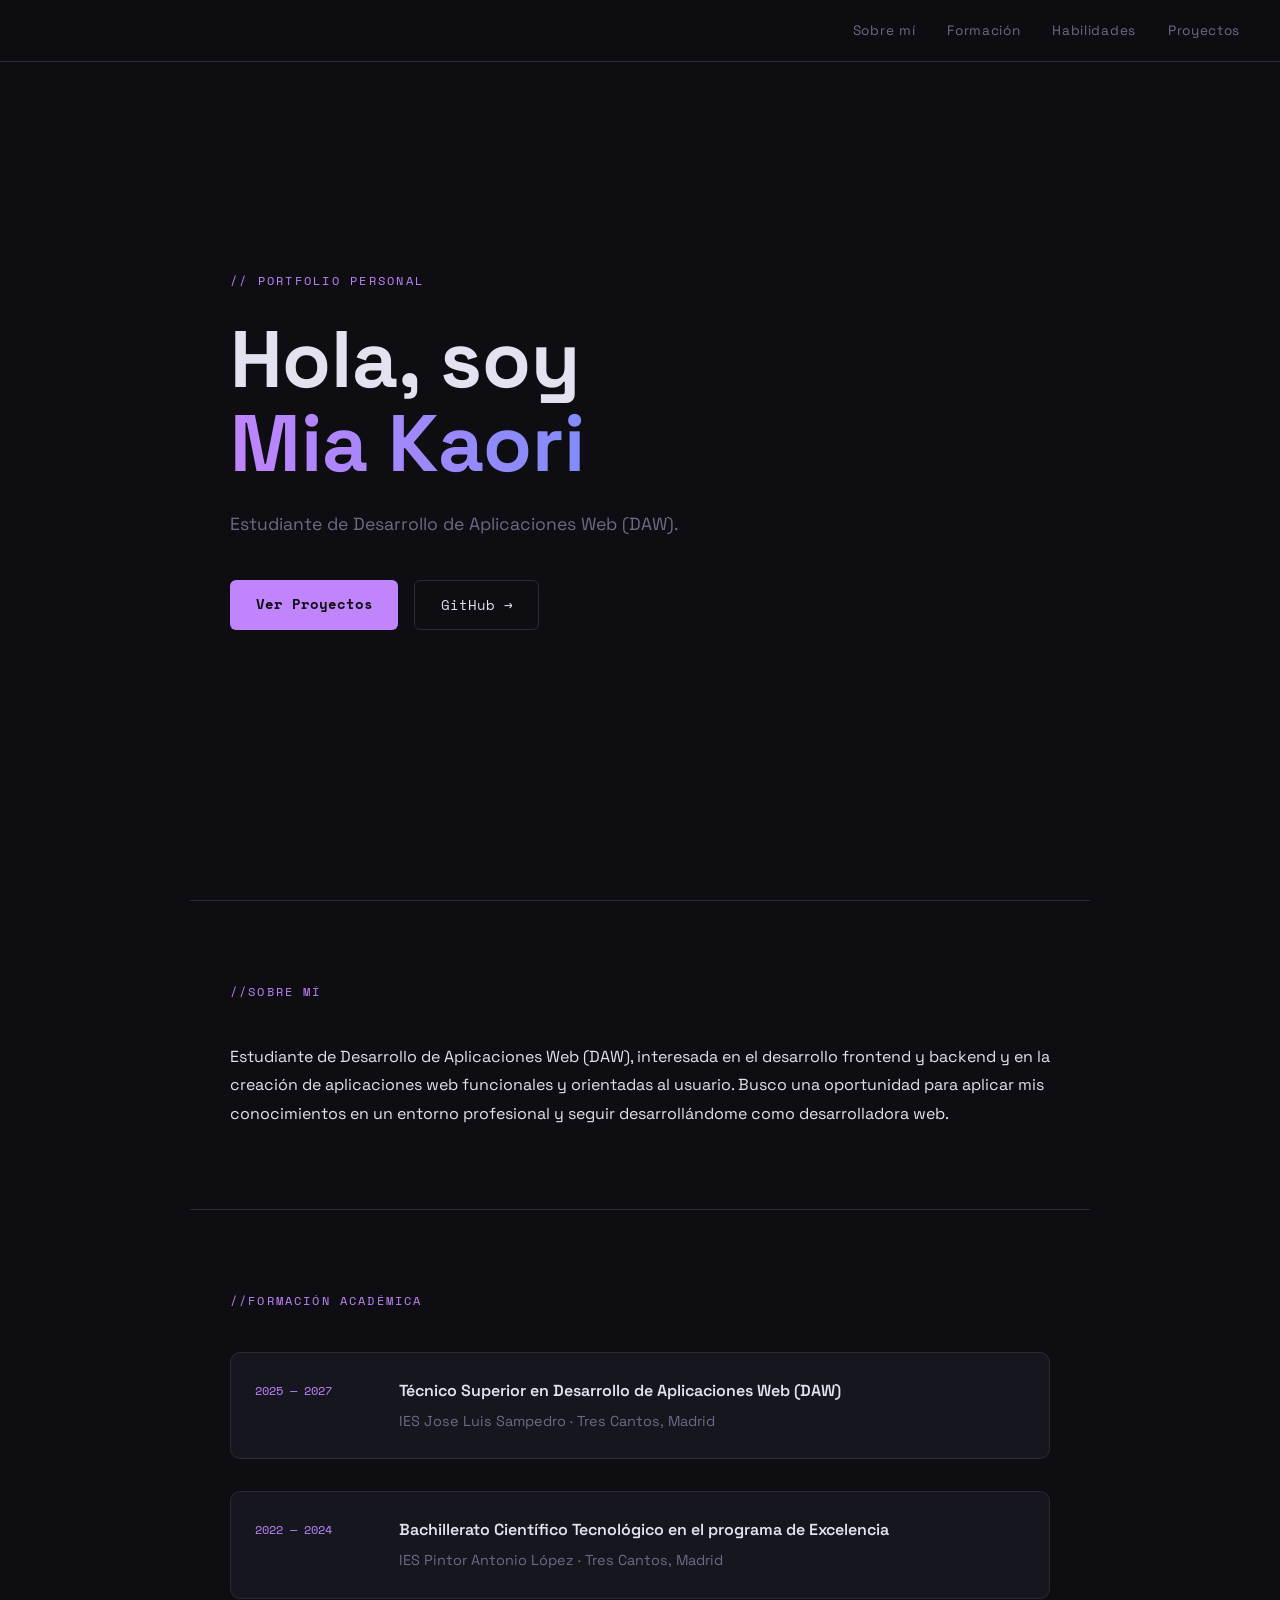
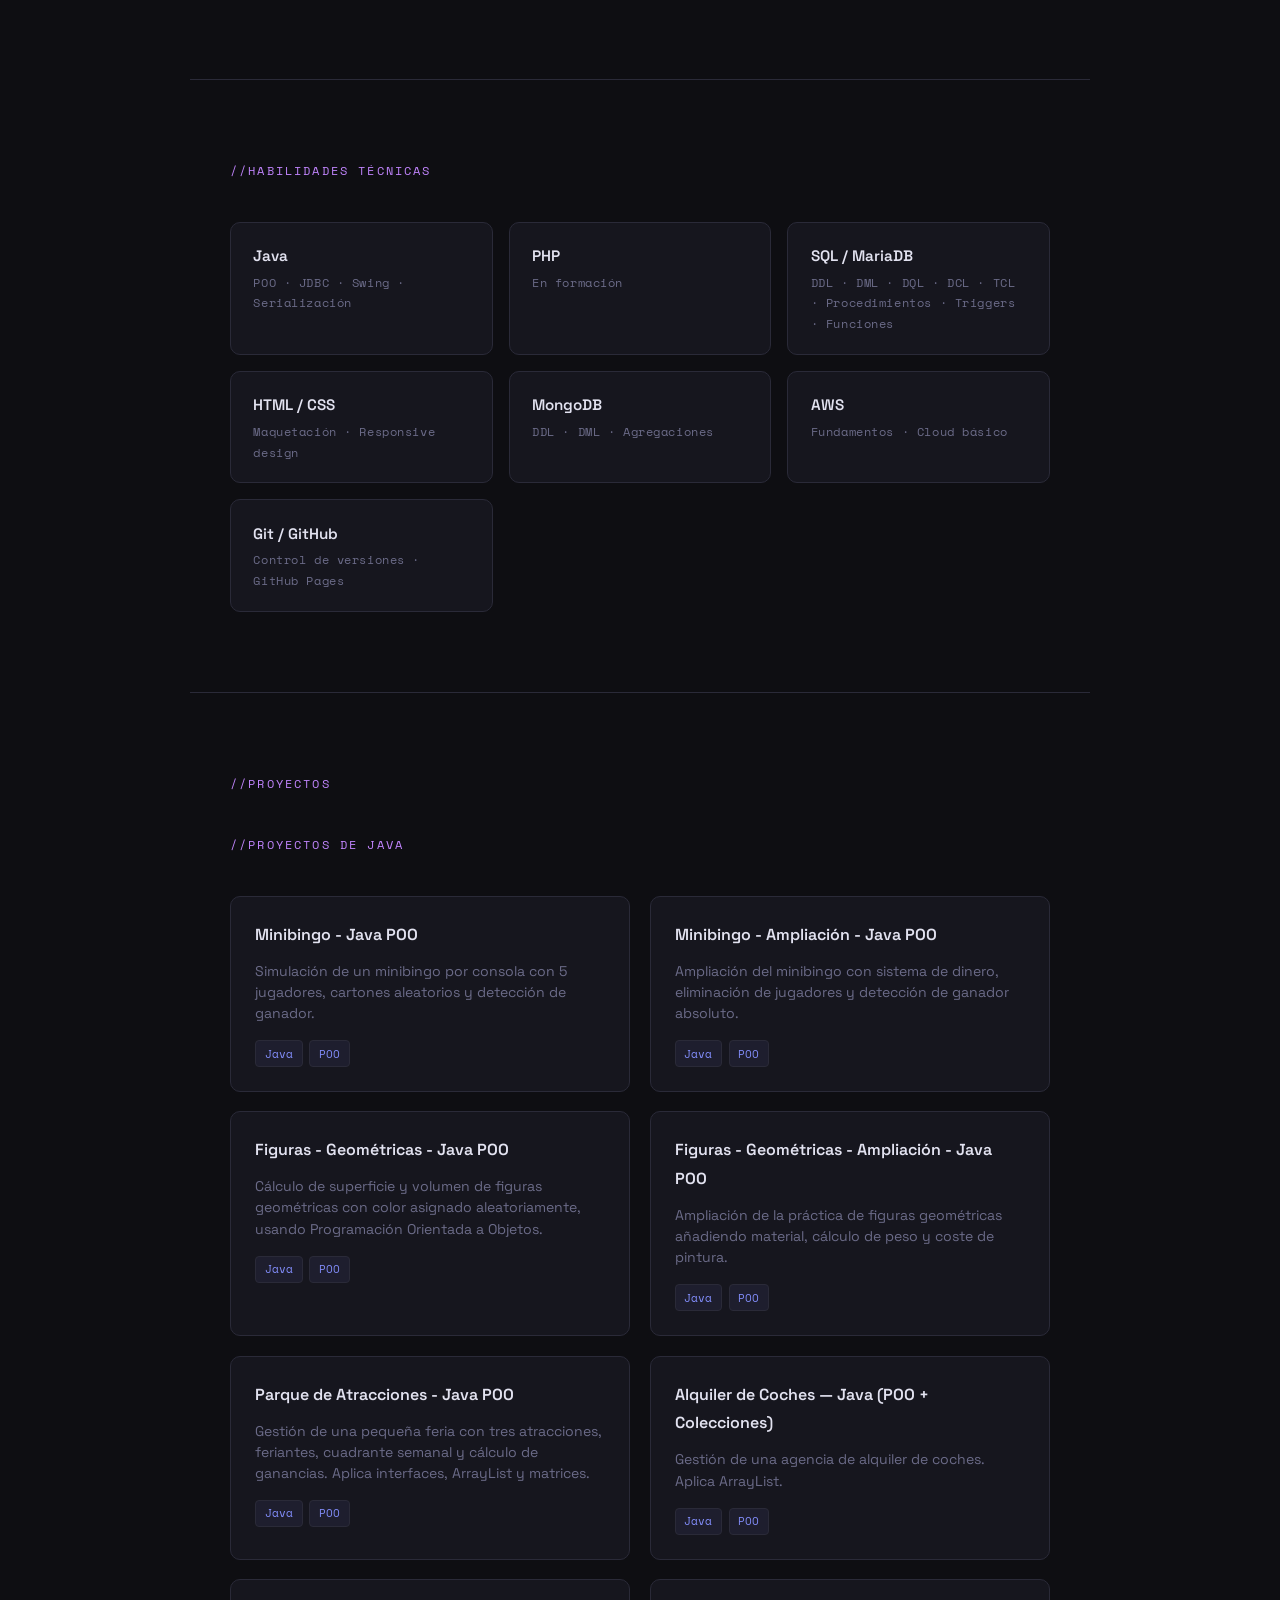
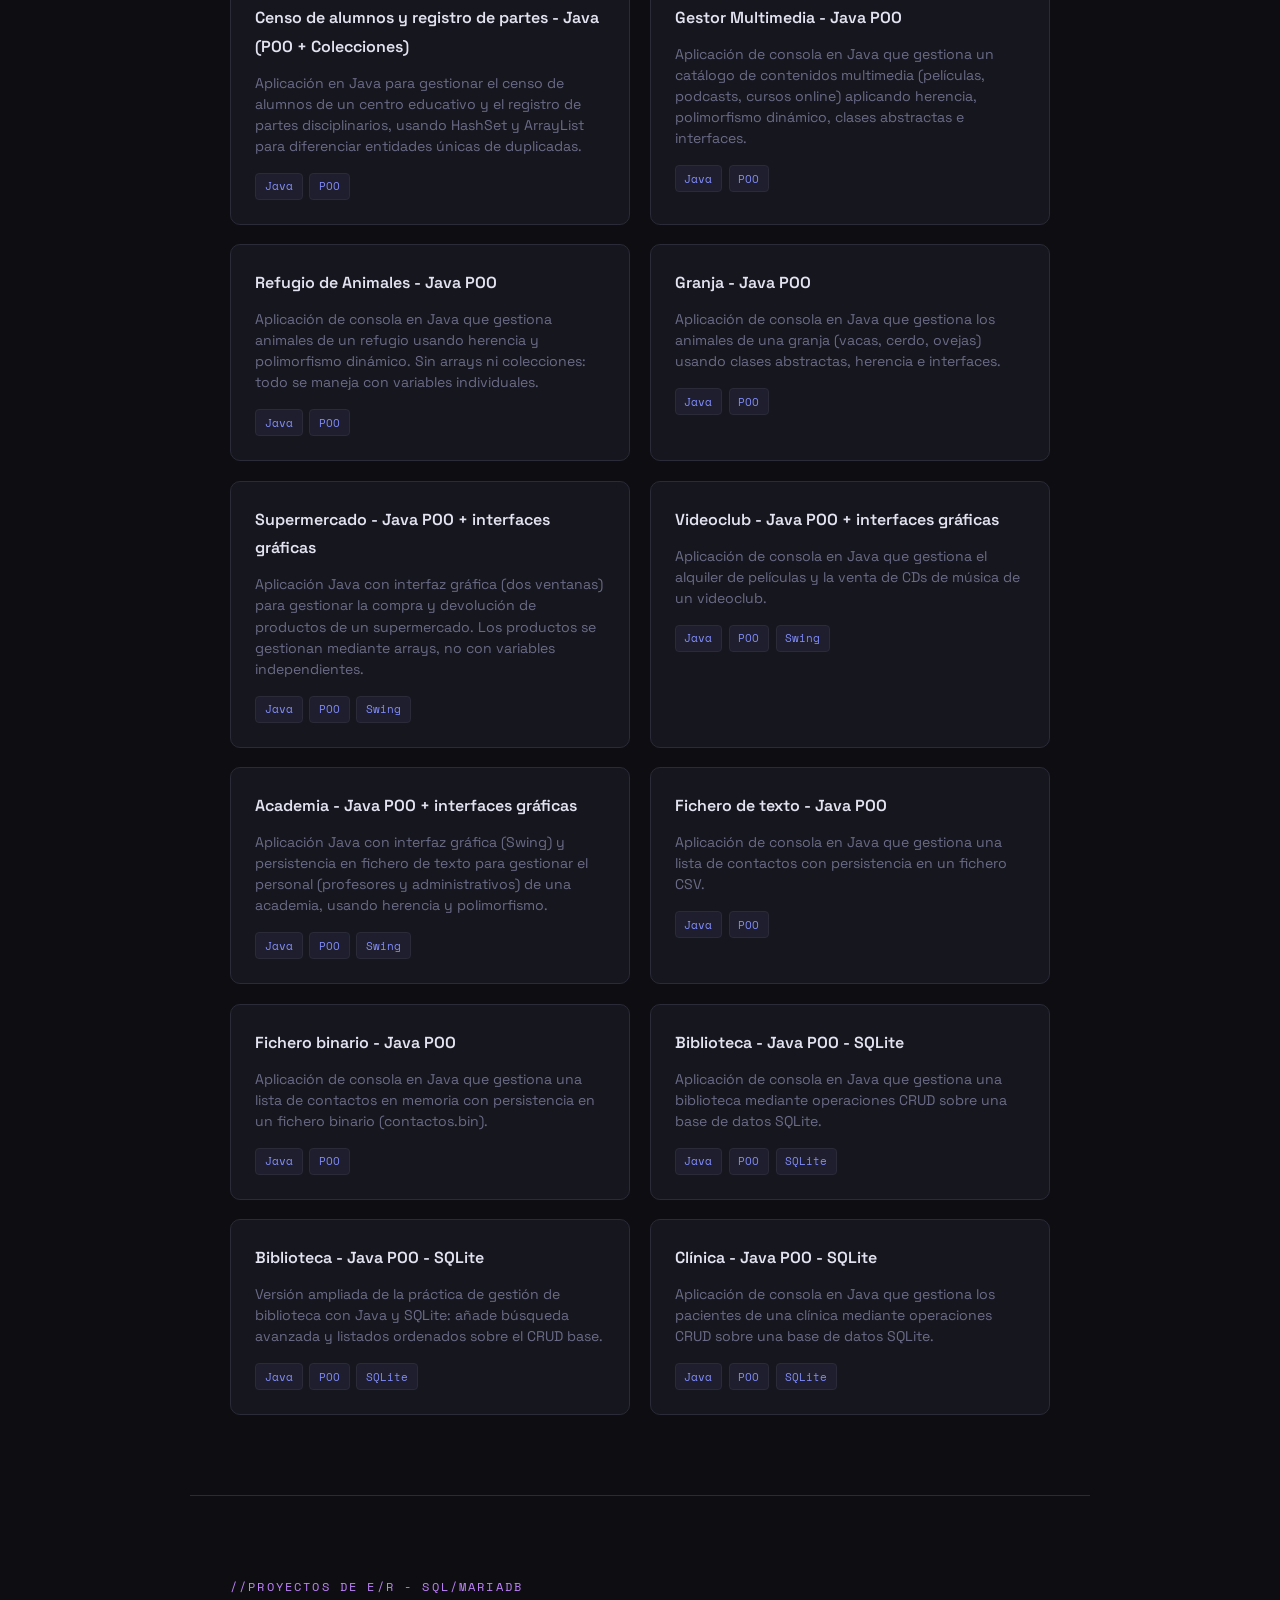
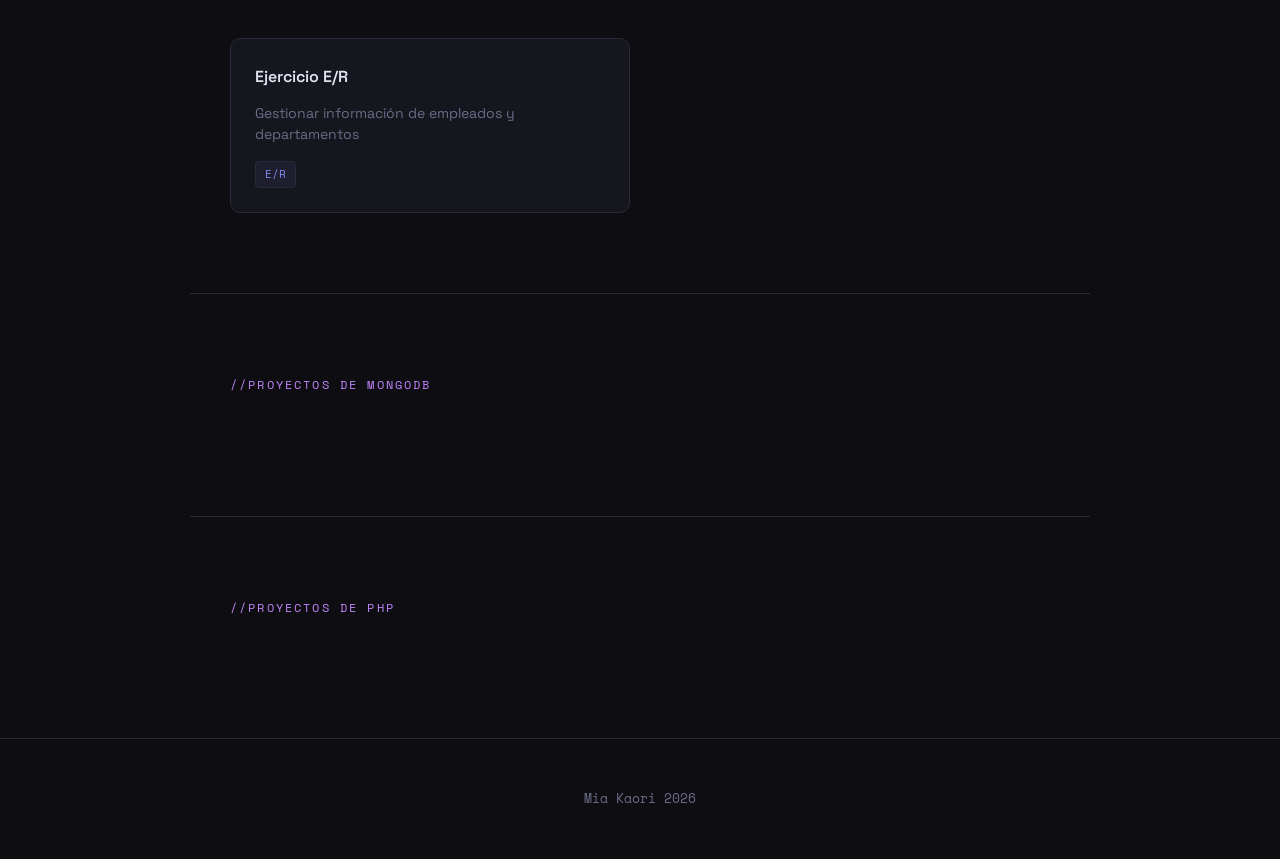
==== index.html @ c41f1506 "Update index.html" ====
<html>
<head>
  <meta name="viewport" content="width=device-width, initial-scale=1.0" />
  <title>Portfolio</title>
  <link href="https://fonts.googleapis.com/css2?family=Space+Grotesk:wght@300;400;500;700&family=Space+Mono:wght@400;700&display=swap" rel="stylesheet" />
  <link rel="stylesheet" href="style.css" />

</head>
<body>

  <nav>
    <span class="nav-logo"></span>
    <ul class="nav-links">
      <li><a href="#sobreMi">Sobre mí</a></li>
      <li><a href="#formacion">Formación</a></li>
      <li><a href="#habilidades">Habilidades</a></li>
      <li><a href="#proyectos">Proyectos</a></li>
    </ul>
  </nav>

  <div class="hero">
    <p class="hero-eyebrow">// portfolio personal</p>
    <h1>Hola, soy<br /><span> Mia Kaori</span></h1>
    <p class="hero-desc">
      Estudiante de Desarrollo de Aplicaciones Web (DAW).
    <div class="hero-cta">
      <a href="#proyectos" class="btn btn-primary">Ver Proyectos</a>
      <a href="https://github.com/Mia-Kaori" target="_blank" class="btn btn-ghost">GitHub →</a>
    </div>
  </div>

    <section id="sobreMi">
    <p class="section-label">//sobre mí</p>
    <div class="about-content">
      <div class="about-text">
        <p>Estudiante de Desarrollo de Aplicaciones Web (DAW), interesada en el desarrollo frontend 
          y backend y en la creación de aplicaciones web funcionales y orientadas al usuario. 
          Busco una oportunidad para aplicar mis conocimientos en un entorno profesional y seguir 
          desarrollándome como desarrolladora web.
        </p>
      </div>
     </div>
    </section>

    <section id="formacion">
    <p class="section-label">//formación académica</p>
    <div class="edu-list">

      <div class="edu-item">
        <span class="edu-year">2025 — 2027</span>
        <div>
          <p class="edu-name">Técnico Superior en Desarrollo de Aplicaciones Web (DAW)</p>
          <p class="edu-place">IES Jose Luis Sampedro · Tres Cantos, Madrid </p>
        </div>
      </div>

      <div class="edu-item">
        <span class="edu-year">2022 — 2024</span>
        <div>
          <p class="edu-name">Bachillerato Científico Tecnológico en el programa de Excelencia  </p>
          <p class="edu-place">IES Pintor Antonio López · Tres Cantos, Madrid</p>
        </div>
      </div>

    </div>
  </section>

  <section id="habilidades">
    <p class="section-label">//habilidades técnicas</p>
    <div class="skills-grid">

      <a class="skill-card" href="#proyectos">
        <p class="skill-name">Java</p>
        <p class="skill-level">POO · JDBC · Swing · Serialización</p>
      </a>

      <a class="skill-card" href="#proyectos-php">
        <p class="skill-name">PHP</p>
        <p class="skill-level">En formación</p>
      </a>

      <a class="skill-card" href="#proyectos-sql">
        <p class="skill-name">SQL / MariaDB</p>
        <p class="skill-level">DDL · DML · DQL · DCL · TCL · Procedimientos · Triggers · Funciones</p>
      </a>

      <div class="skill-card">
        <p class="skill-name">HTML / CSS</p>
        <p class="skill-level">Maquetación · Responsive design</p>
      </div>

      <a class="skill-card" href="#proyectos-mongo">
        <p class="skill-name">MongoDB</p>
        <p class="skill-level">DDL · DML · Agregaciones</p>
      </a>

      <div class="skill-card">
        <p class="skill-name">AWS</p>
        <p class="skill-level">Fundamentos · Cloud básico</p>
      </div>

      <div class="skill-card">
        <p class="skill-name">Git / GitHub</p>
        <p class="skill-level">Control de versiones · GitHub Pages</p>
      </div>

    </div>
  </section>

  <section id="proyectos">
    <p class="section-label">//proyectos</p>
    <p class="section-label">//proyectos de java</p>
    <div class="projects-grid">

      <a class="project-card" href="https://github.com/Mia-Kaori/practica-java-bingo" target="_blank">
        <p class="project-title">Minibingo - Java POO</p>
        <p class="project-desc">Simulación de un minibingo por consola con 5 jugadores, cartones aleatorios y detección de ganador.</p>
        <div class="tags">
          <span class="tag">Java</span>
          <span class="tag">POO</span>
        </div>
      </a>

      <a class="project-card" href="https://github.com/Mia-Kaori/bingo-java-ampliacion" target="_blank">
        <p class="project-title">Minibingo - Ampliación - Java POO</p>
        <p class="project-desc">Ampliación del minibingo con sistema de dinero, eliminación de jugadores y detección de ganador absoluto.</p>
        <div class="tags">
          <span class="tag">Java</span>
          <span class="tag">POO</span>
        </div>
      </a>

      <a class="project-card" href="https://github.com/Mia-Kaori/figuras-geometricas-java" target="_blank">
        <p class="project-title">Figuras - Geométricas - Java POO</p>
        <p class="project-desc">Cálculo de superficie y volumen de figuras geométricas con color asignado aleatoriamente, usando Programación Orientada a Objetos.</p>
        <div class="tags">
          <span class="tag">Java</span>
          <span class="tag">POO</span>
        </div>
      </a>

      <a class="project-card" href="https://github.com/Mia-Kaori/figuras-geometricas-ampliacion" target="_blank">
        <p class="project-title">Figuras - Geométricas - Ampliación - Java POO</p>
        <p class="project-desc">Ampliación de la práctica de figuras geométricas añadiendo material, cálculo de peso y coste de pintura.</p>
        <div class="tags">
          <span class="tag">Java</span>
          <span class="tag">POO</span>
        </div>
      </a>

      <a class="project-card" href="https://github.com/Mia-Kaori/parque-de-atracciones-java" target="_blank">
        <p class="project-title">Parque de Atracciones - Java POO</p>
        <p class="project-desc">Gestión de una pequeña feria con tres atracciones, feriantes, cuadrante semanal y cálculo de ganancias. Aplica interfaces, ArrayList y matrices.</p>
        <div class="tags">
          <span class="tag">Java</span>
          <span class="tag">POO</span>
        </div>
      </a>

      <a class="project-card" href="https://github.com/Mia-Kaori/alquiler-coche-java" target="_blank">
        <p class="project-title">Alquiler de Coches — Java (POO + Colecciones)</p>
        <p class="project-desc">Gestión de una agencia de alquiler de coches. Aplica ArrayList.</p>
        <div class="tags">
          <span class="tag">Java</span>
          <span class="tag">POO</span>
        </div>
      </a>

      <a class="project-card" href="https://github.com/Mia-Kaori/practica-censo-java" target="_blank">
        <p class="project-title">Censo de alumnos y registro de partes - Java (POO + Colecciones)</p>
        <p class="project-desc">Aplicación en Java para gestionar el censo de alumnos de un centro educativo y el registro de partes disciplinarios, usando HashSet y ArrayList para diferenciar entidades únicas de duplicadas.</p>
        <div class="tags">
          <span class="tag">Java</span>
          <span class="tag">POO</span>
        </div>
      </a>
    
      <a class="project-card" href="https://github.com/Mia-Kaori/gestor-multimedia-java" target="_blank">
        <p class="project-title">Gestor Multimedia - Java POO</p>
        <p class="project-desc">Aplicación de consola en Java que gestiona un catálogo de contenidos multimedia (películas, podcasts, cursos online) aplicando herencia, polimorfismo dinámico, clases abstractas e interfaces.</p>
        <div class="tags">
          <span class="tag">Java</span>
          <span class="tag">POO</span>
        </div>
      </a>
    
      <a class="project-card" href="https://github.com/Mia-Kaori/refugio-de-animales-java" target="_blank">
        <p class="project-title">Refugio de Animales - Java POO</p>
        <p class="project-desc">Aplicación de consola en Java que gestiona animales de un refugio usando herencia y polimorfismo dinámico. Sin arrays ni colecciones: todo se maneja con variables individuales.</p>
        <div class="tags">
          <span class="tag">Java</span>
          <span class="tag">POO</span>
        </div>
      </a>

      <a class="project-card" href="https://github.com/Mia-Kaori/granja-java" target="_blank">
        <p class="project-title">Granja - Java POO</p>
        <p class="project-desc">Aplicación de consola en Java que gestiona los animales de una granja (vacas, cerdo, ovejas) usando clases abstractas, herencia e interfaces.</p>
        <div class="tags">
          <span class="tag">Java</span>
          <span class="tag">POO</span>
        </div>
      </a>

      <a class="project-card" href="https://github.com/Mia-Kaori/supermercado-java" target="_blank">
        <p class="project-title">Supermercado - Java POO + interfaces gráficas</p>
        <p class="project-desc">Aplicación Java con interfaz gráfica (dos ventanas) para gestionar la compra y devolución de productos de un supermercado. Los productos se gestionan mediante arrays, no con variables independientes.</p>
        <div class="tags">
          <span class="tag">Java</span>
          <span class="tag">POO</span>
          <span class="tag">Swing</span>
        </div>
      </a>

      <a class="project-card" href="https://github.com/Mia-Kaori/videoclub-java" target="_blank">
        <p class="project-title">Videoclub - Java POO + interfaces gráficas</p>
        <p class="project-desc">Aplicación de consola en Java que gestiona el alquiler de películas y la venta de CDs de música de un videoclub.</p>
        <div class="tags">
          <span class="tag">Java</span>
          <span class="tag">POO</span>
          <span class="tag">Swing</span>
        </div>
      </a>

      <a class="project-card" href="https://github.com/Mia-Kaori/academia-java" target="_blank">
        <p class="project-title">Academia - Java POO + interfaces gráficas</p>
        <p class="project-desc">Aplicación Java con interfaz gráfica (Swing) y persistencia en fichero de texto para gestionar el personal (profesores y administrativos) de una academia, usando herencia y polimorfismo.</p>
        <div class="tags">
          <span class="tag">Java</span>
          <span class="tag">POO</span>
          <span class="tag">Swing</span>
        </div>
      </a>

      <a class="project-card" href="https://github.com/Mia-Kaori/fichero-de-texto-java" target="_blank">
        <p class="project-title">Fichero de texto - Java POO</p>
        <p class="project-desc">Aplicación de consola en Java que gestiona una lista de contactos con persistencia en un fichero CSV.</p>
        <div class="tags">
          <span class="tag">Java</span>
          <span class="tag">POO</span>
        </div>
      </a>

      <a class="project-card" href="https://github.com/Mia-Kaori/fichero-binario-java" target="_blank">
        <p class="project-title">Fichero binario - Java POO</p>
        <p class="project-desc">Aplicación de consola en Java que gestiona una lista de contactos en memoria con persistencia en un fichero binario (contactos.bin).</p>
        <div class="tags">
          <span class="tag">Java</span>
          <span class="tag">POO</span>
        </div>
      </a>

      <a class="project-card" href="https://github.com/Mia-Kaori/biblioteca-java" target="_blank">
        <p class="project-title">Biblioteca - Java POO - SQLite</p>
        <p class="project-desc">Aplicación de consola en Java que gestiona una biblioteca mediante operaciones CRUD sobre una base de datos SQLite.</p>
        <div class="tags">
          <span class="tag">Java</span>
          <span class="tag">POO</span>
          <span class="tag">SQLite</span>
        </div>
      </a>

      <a class="project-card" href="https://github.com/Mia-Kaori/biblioteca-opcional-java" target="_blank">
        <p class="project-title">Biblioteca - Java POO - SQLite</p>
        <p class="project-desc">Versión ampliada de la práctica de gestión de biblioteca con Java y SQLite: añade búsqueda avanzada y listados ordenados sobre el CRUD base.</p>
        <div class="tags">
          <span class="tag">Java</span>
          <span class="tag">POO</span>
          <span class="tag">SQLite</span>
        </div>
      </a>

      <a class="project-card" href="https://github.com/Mia-Kaori/clinica-java" target="_blank">
        <p class="project-title">Clínica - Java POO - SQLite</p>
        <p class="project-desc">Aplicación de consola en Java que gestiona los pacientes de una clínica mediante operaciones CRUD sobre una base de datos SQLite.</p>
        <div class="tags">
          <span class="tag">Java</span>
          <span class="tag">POO</span>
          <span class="tag">SQLite</span>
        </div>
      </a>

    </div>
  </section>

  <section id="proyectos-sql">
    <p class="section-label">//proyectos de E/R - sql/mariadb</p>
    <div class="projects-grid">
      <a class="project-card" href="https://github.com/Mia-Kaori/er-01" target="_blank">
        <p class="project-title">Ejercicio E/R</p>
        <p class="project-desc">Gestionar información de empleados y departamentos</p>
        <div class="tags">
          <span class="tag">E/R</span>
        </div>
      </a>

    </div>
  </section>

  <section id="proyectos-mongo">
    <p class="section-label">//proyectos de mongodb</p>
    <div class="projects-grid">

    </div>
  </section>

  <section id="proyectos-php">
    <p class="section-label">//proyectos de php</p>
    <div class="projects-grid">

    </div>
  </section>

  <footer>
    <p>Mia Kaori 2026</p>
  </footer>

</body>
</html>
---- style.css ----
:root {
      --bg: #0e0e12;
      --surface: #16161e;
      --border: #2a2a38;
      --accent: #c084fc;
      --accent2: #818cf8;
      --text: #e2e2f0;
      --muted: #6b6b88;
      --tag-bg: #1e1e2e;
    }

    * { margin: 0; padding: 0; box-sizing: border-box; }

    body {
      background: var(--bg);
      color: var(--text);
      font-family: 'Space Grotesk', sans-serif;
      line-height: 1.8;
      min-height: 100vh;
    }

    nav {
      position: fixed;
      top: 0; left: 0; right: 0;
      display: flex;
      justify-content: space-between;
      align-items: center;
      padding: 1rem 2.5rem;
      background: rgba(14,14,18,0.85);
      backdrop-filter: blur(10px);
      border-bottom: 1px solid var(--border);
      z-index: 100;
    }
    .nav-logo {
      font-family: 'Space Mono', monospace;
      font-size: 0.9rem;
      color: var(--accent);
      letter-spacing: 0.1em;
    }
    .nav-links { display: flex; gap: 2rem; list-style: none; }
    .nav-links a {
      color: var(--muted);
      text-decoration: none;
      font-size: 0.85rem;
      letter-spacing: 0.05em;
      transition: color 0.2s;
    }
    .nav-links a:hover { color: var(--text); }

    .hero {
      min-height: 100vh;
      display: flex;
      flex-direction: column;
      justify-content: center;
      padding: 0 2.5rem;
      max-width: 900px;
      margin: 0 auto;
    }
    .hero-eyebrow {
      font-family: 'Space Mono', monospace;
      font-size: 0.78rem;
      color: var(--accent);
      letter-spacing: 0.18em;
      text-transform: uppercase;
      margin-bottom: 1.5rem;
    }
    .hero h1 {
      font-size: clamp(2.8rem, 7vw, 5rem);
      font-weight: 700;
      line-height: 1.05;
      margin-bottom: 1.5rem;
    }
    .hero h1 span {
      background: linear-gradient(90deg, var(--accent), var(--accent2));
      -webkit-background-clip: text;
      -webkit-text-fill-color: transparent;
      background-clip: text;
    }
    .hero-desc {
      font-size: 1.1rem;
      color: var(--muted);
      max-width: 520px;
      margin-bottom: 2.5rem;
    }
    .hero-cta {
      display: flex; gap: 1rem; flex-wrap: wrap;
    }
    .btn {
      display: inline-block;
      padding: 0.7rem 1.6rem;
      border-radius: 6px;
      font-size: 0.88rem;
      font-family: 'Space Mono', monospace;
      text-decoration: none;
      transition: all 0.2s;
      cursor: pointer;
    }
    .btn-primary {
      background: var(--accent);
      color: #0e0e12;
      font-weight: 700;
    }
    .btn-primary:hover { filter: brightness(1.15); }
    .btn-ghost {
      border: 1px solid var(--border);
      color: var(--text);
    }
    .btn-ghost:hover { border-color: var(--accent); color: var(--accent); }

    section {
      max-width: 900px;
      margin: 0 auto;
      padding: 5rem 2.5rem;
      border-top: 1px solid var(--border);
    }
    .section-label {
      font-family: 'Space Mono', monospace;
      font-size: 0.75rem;
      color: var(--accent);
      letter-spacing: 0.18em;
      text-transform: uppercase;
      margin-bottom: 2.5rem;
    }
    h2 {
      font-size: 1.9rem;
      font-weight: 700;
      margin-bottom: 0.4rem;
    }
    h3 {
      font-size: 1.1rem;
      font-weight: 500;
    }

    .edu-list { display: flex; flex-direction: column; gap: 2rem; }
    .edu-item {
      display: grid;
      grid-template-columns: 120px 1fr;
      gap: 1.5rem;
      padding: 1.5rem;
      background: var(--surface);
      border: 1px solid var(--border);
      border-radius: 10px;
    }
    .edu-year {
      font-family: 'Space Mono', monospace;
      font-size: 0.78rem;
      color: var(--accent);
      padding-top: 3px;
    }
    .edu-name { font-weight: 600; margin-bottom: 0.2rem; }
    .edu-place { font-size: 0.9rem; color: var(--muted); }

    .skills-grid {
      display: grid;
      grid-template-columns: repeat(auto-fill, minmax(200px, 1fr));
      gap: 1rem;
    }
    .skill-card {
      background: var(--surface);
      border: 1px solid var(--border);
      border-radius: 10px;
      padding: 1.2rem 1.4rem;
      transition: border-color 0.2s;
      text-decoration: none;
      color: inherit;
    }
    .skill-card:hover { border-color: var(--accent); }
    .skill-name { font-size: 0.95rem; font-weight: 600; margin-bottom: 0.2rem; }
    .skill-level {
      font-family: 'Space Mono', monospace;
      font-size: 0.72rem;
      color: var(--muted);
      letter-spacing: 0.05em;
    }

    .projects-grid {
      display: grid;
      grid-template-columns: repeat(auto-fill, minmax(280px, 1fr));
      gap: 1.2rem;
    }
    .project-card {
      background: var(--surface);
      border: 1px solid var(--border);
      border-radius: 10px;
      padding: 1.5rem;
      text-decoration: none;
      color: var(--text);
      display: flex;
      flex-direction: column;
      gap: 0.7rem;
      transition: border-color 0.2s, transform 0.2s;
    }
    .project-card:hover {
      border-color: var(--accent2);
      transform: translateY(-3px);
    }
   
    .project-title { font-weight: 600; font-size: 1rem; }
    .project-desc { font-size: 0.88rem; color: var(--muted); line-height: 1.5; }
    .tags { display: flex; flex-wrap: wrap; gap: 0.4rem; margin-top: 0.3rem; }
    .tag {
      background: var(--tag-bg);
      border: 1px solid var(--border);
      border-radius: 4px;
      padding: 0.15rem 0.55rem;
      font-family: 'Space Mono', monospace;
      font-size: 0.7rem;
      color: var(--accent2);
    }


    footer {
      text-align: center;
      padding: 3rem 2rem;
      color: var(--muted);
      font-size: 0.82rem;
      font-family: 'Space Mono', monospace;
      border-top: 1px solid var(--border);
    }

    @media (max-width: 600px) {
      nav { padding: 1rem 1.2rem; }
      .nav-links { gap: 1rem; }
      section { padding: 3.5rem 1.2rem; }
      .hero { padding: 0 1.2rem; }
      .edu-item { grid-template-columns: 1fr; gap: 0.5rem; }
    }
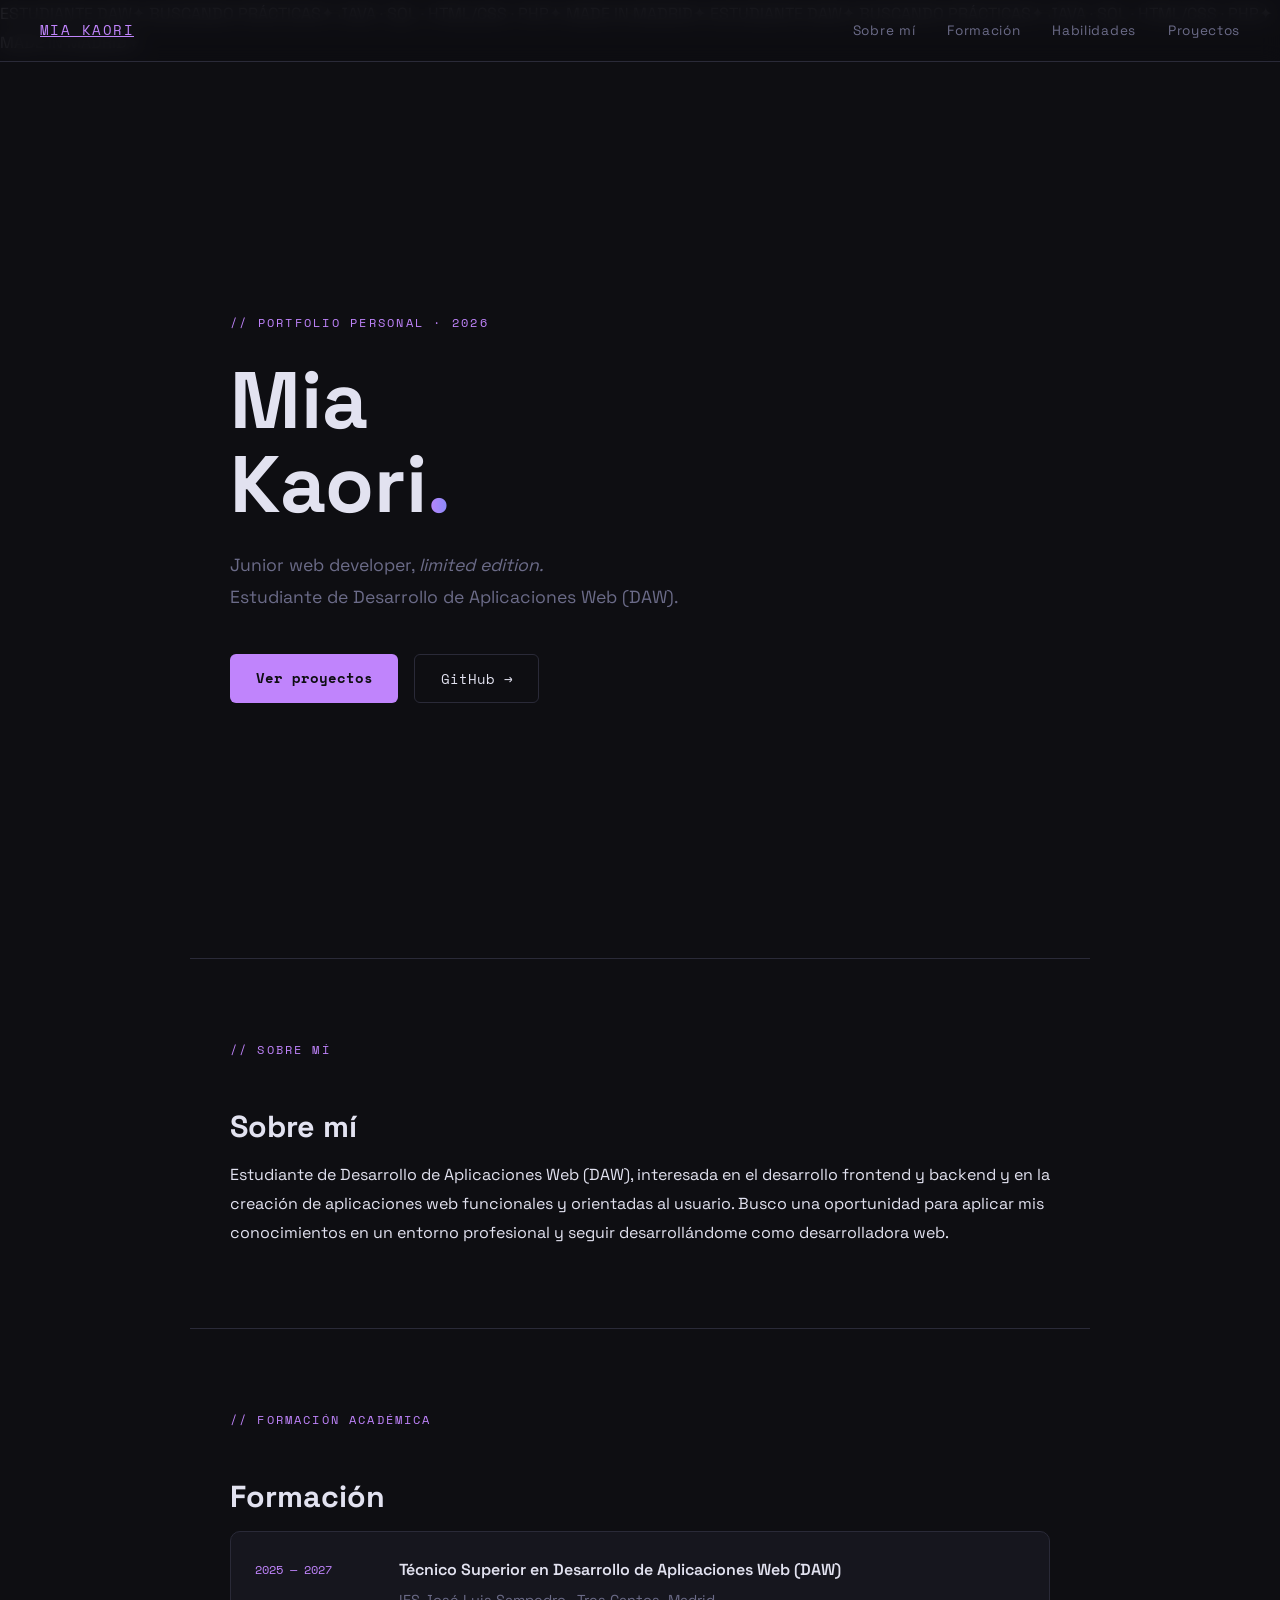
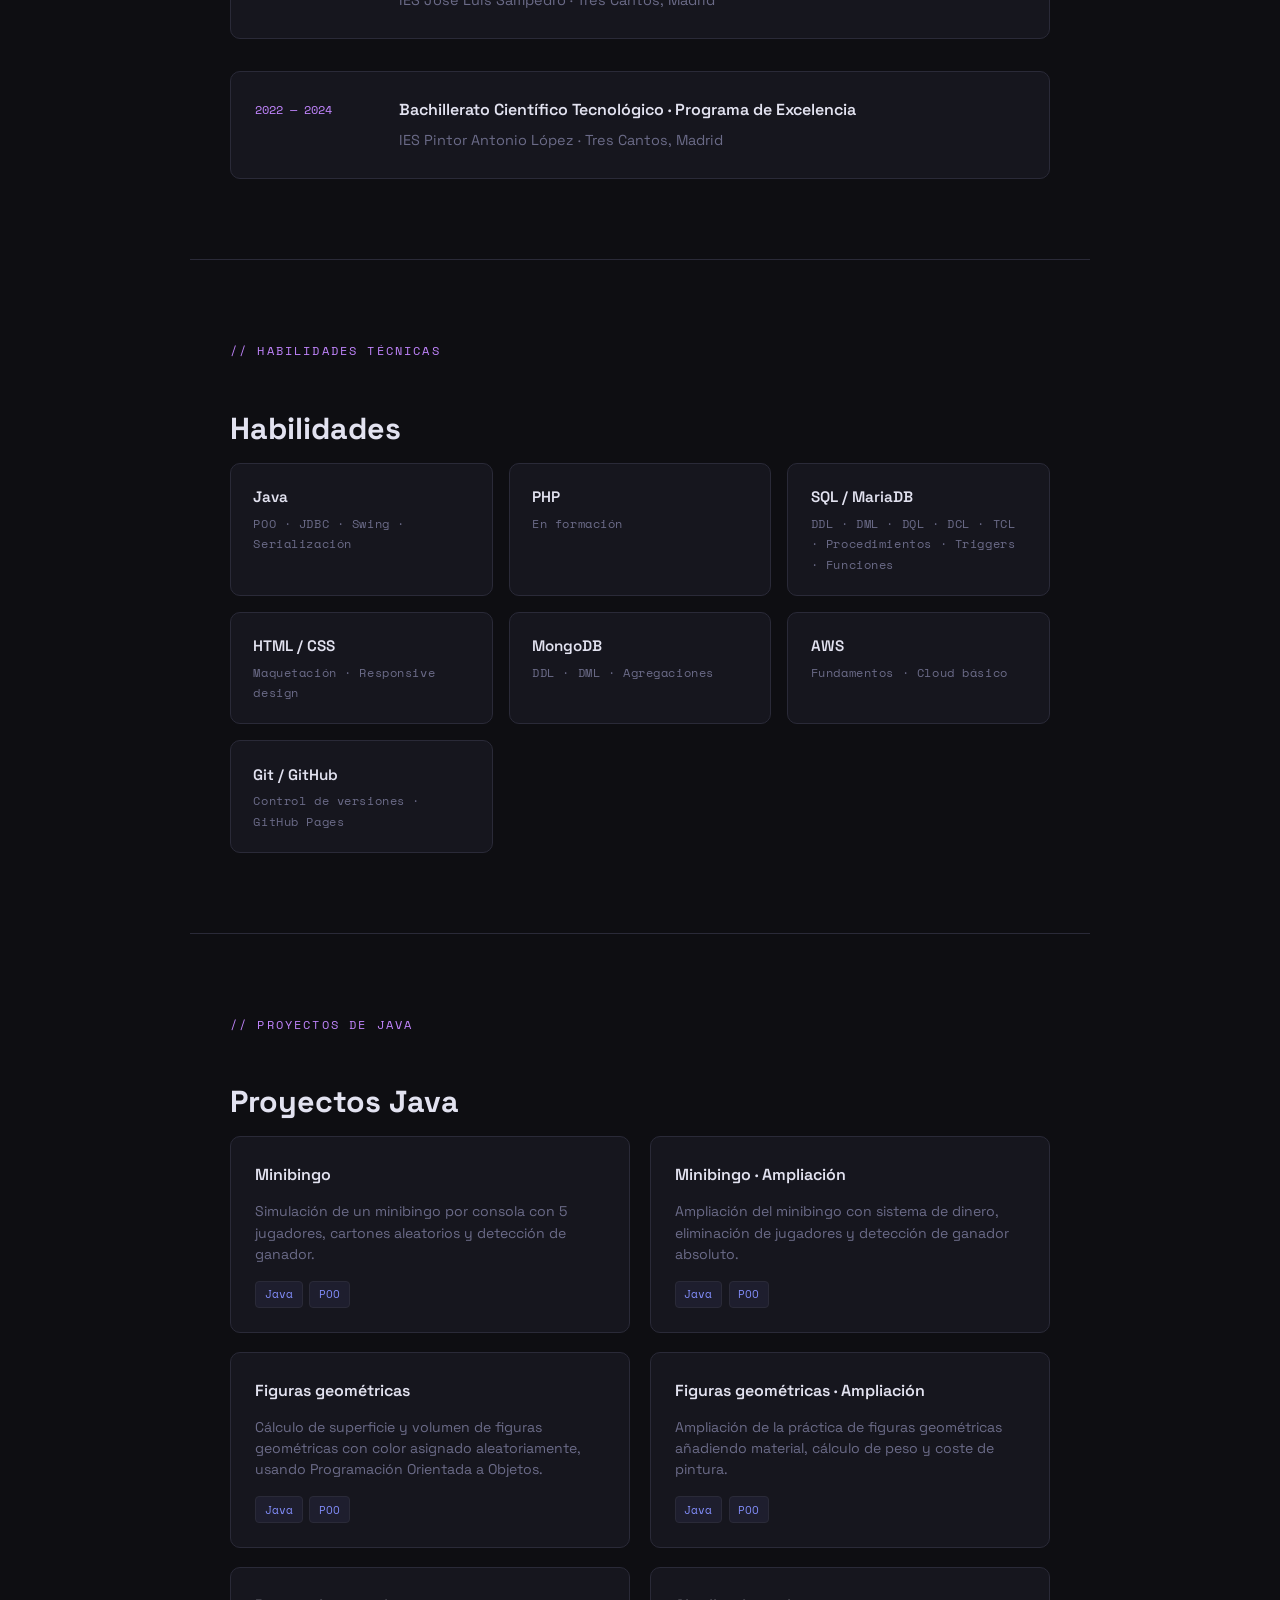
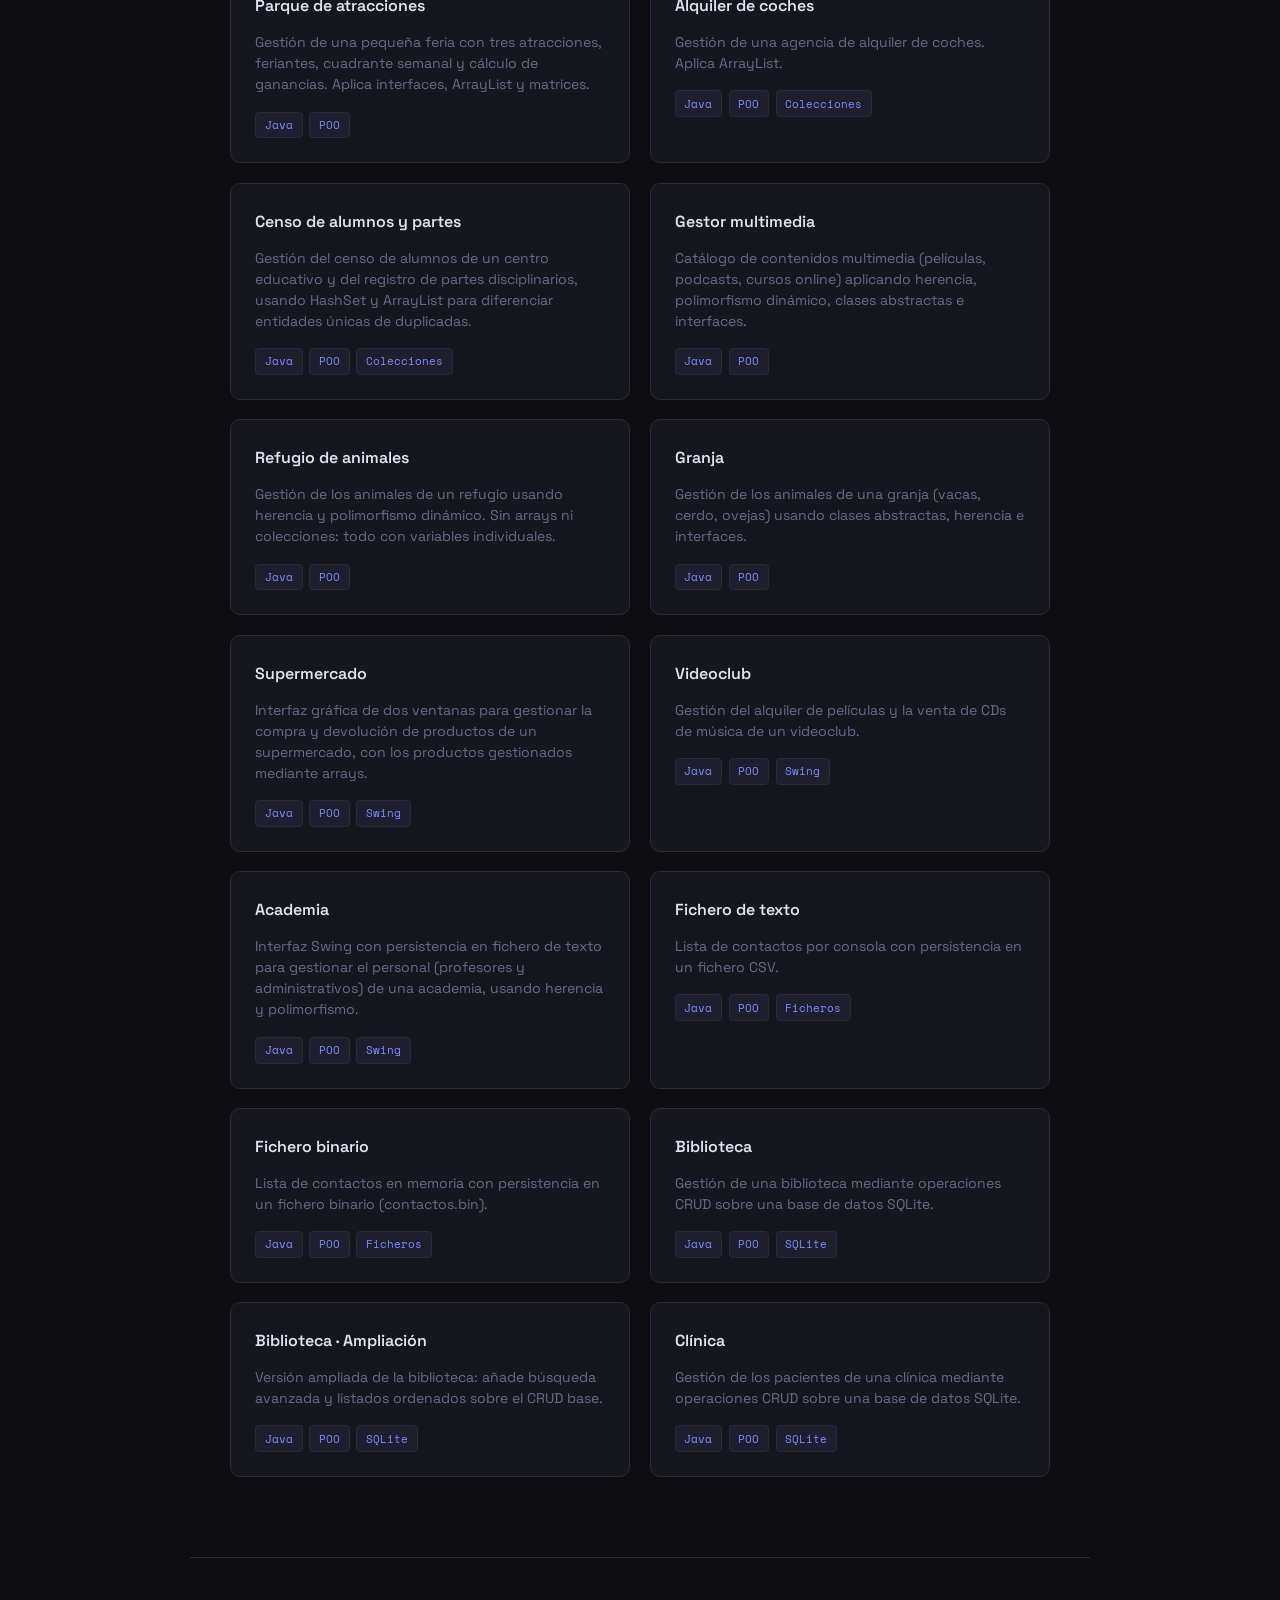
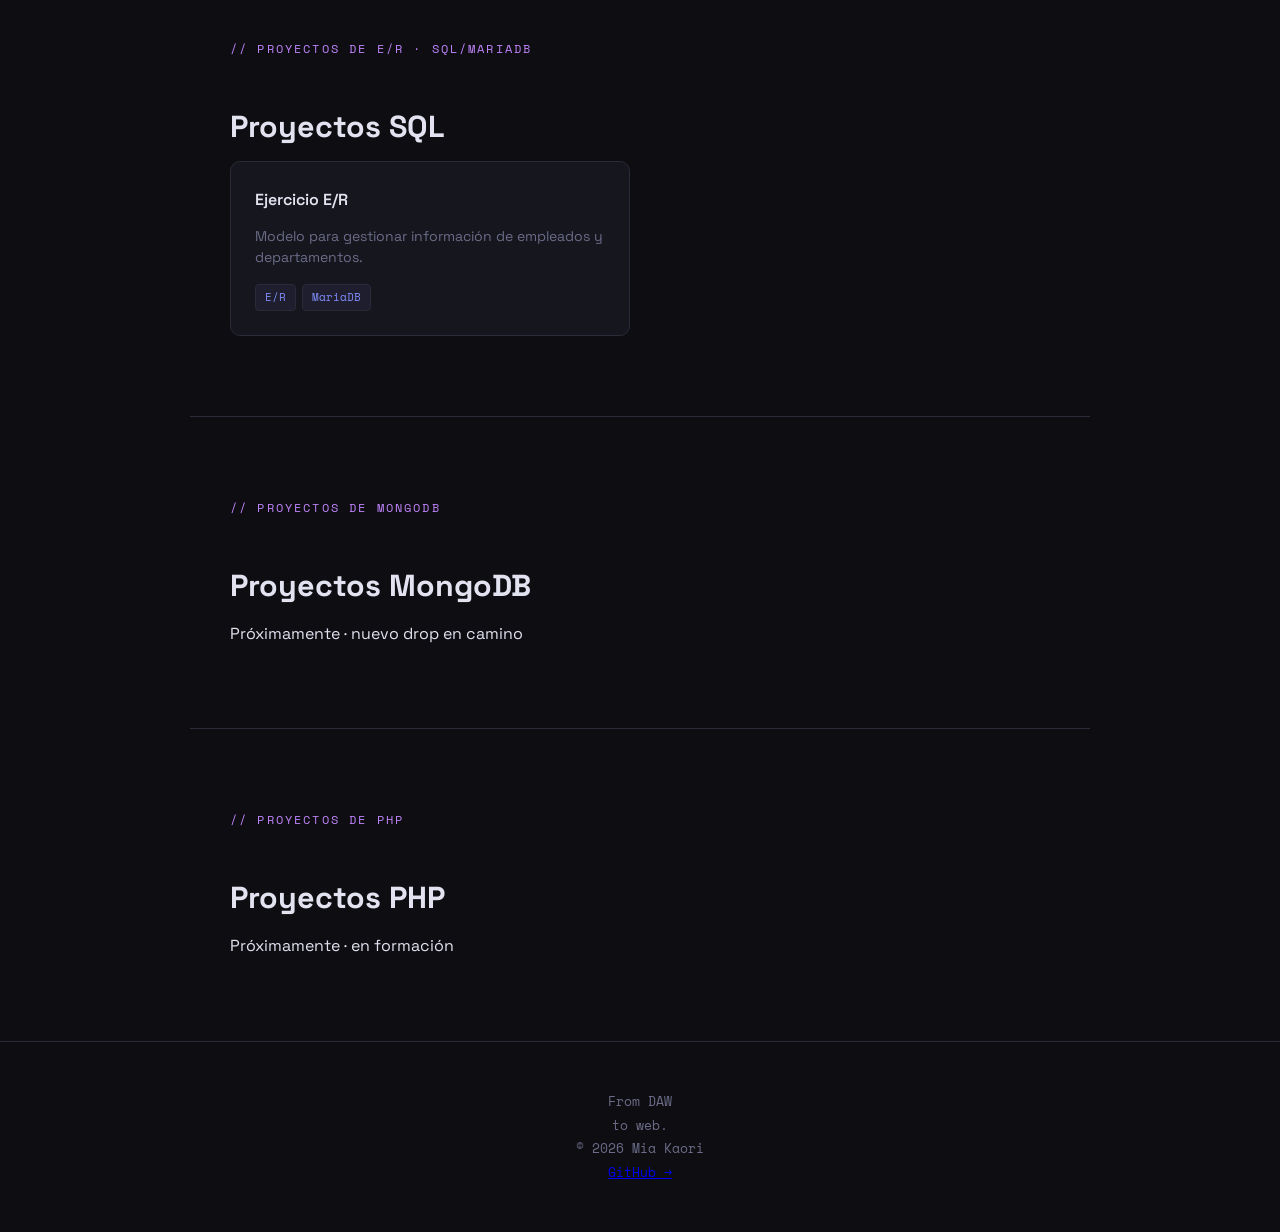
==== commit 509baf07: "Update index.html" ====
--- a/index.html
+++ b/index.html
@@ -1,15 +1,33 @@
-<html>
+<!DOCTYPE html>
+<html lang="es">
 <head>
+  <meta charset="UTF-8" />
   <meta name="viewport" content="width=device-width, initial-scale=1.0" />
-  <title>Portfolio</title>
-  <link href="https://fonts.googleapis.com/css2?family=Space+Grotesk:wght@300;400;500;700&family=Space+Mono:wght@400;700&display=swap" rel="stylesheet" />
+  <title>Mia Kaori · Portfolio</title>
+  <meta name="description" content="Portfolio de Mia Kaori, estudiante de Desarrollo de Aplicaciones Web (DAW)." />
+  <link rel="preconnect" href="https://fonts.googleapis.com" />
+  <link rel="preconnect" href="https://fonts.gstatic.com" crossorigin />
+  <link href="https://fonts.googleapis.com/css2?family=Archivo+Black&family=Space+Grotesk:wght@400;500;700&family=Space+Mono:wght@400;700&display=swap" rel="stylesheet" />
   <link rel="stylesheet" href="style.css" />
-
 </head>
 <body>
 
+  <!-- Cinta superior -->
+  <div class="ticker" aria-hidden="true">
+    <div class="ticker-track">
+      <span>ESTUDIANTE DAW</span><span>✦</span>
+      <span>BUSCANDO PRÁCTICAS</span><span>✦</span>
+      <span>JAVA · SQL · HTML/CSS · PHP</span><span>✦</span>
+      <span>MADE IN MADRID</span><span>✦</span>
+      <span>ESTUDIANTE DAW</span><span>✦</span>
+      <span>BUSCANDO PRÁCTICAS</span><span>✦</span>
+      <span>JAVA · SQL · HTML/CSS · PHP</span><span>✦</span>
+      <span>MADE IN MADRID</span><span>✦</span>
+    </div>
+  </div>
+
   <nav>
-    <span class="nav-logo"></span>
+    <a href="#" class="nav-logo">MIA KAORI</a>
     <ul class="nav-links">
       <li><a href="#sobreMi">Sobre mí</a></li>
       <li><a href="#formacion">Formación</a></li>
@@ -18,301 +36,250 @@
     </ul>
   </nav>
 
-  <div class="hero">
-    <p class="hero-eyebrow">// portfolio personal</p>
-    <h1>Hola, soy<br /><span> Mia Kaori</span></h1>
+  <header class="hero">
+    <p class="hero-eyebrow">// portfolio personal · 2026</p>
+    <h1>Mia<br />Kaori<span class="dot">.</span></h1>
     <p class="hero-desc">
+      Junior web developer, <em>limited edition.</em><br />
       Estudiante de Desarrollo de Aplicaciones Web (DAW).
+    </p>
     <div class="hero-cta">
-      <a href="#proyectos" class="btn btn-primary">Ver Proyectos</a>
-      <a href="https://github.com/Mia-Kaori" target="_blank" class="btn btn-ghost">GitHub →</a>
+      <a href="#proyectos" class="btn btn-primary">Ver proyectos</a>
+      <a href="https://github.com/Mia-Kaori" target="_blank" rel="noopener" class="btn btn-ghost">GitHub →</a>
     </div>
-  </div>
+  </header>
+
+  <main>
 
     <section id="sobreMi">
-    <p class="section-label">//sobre mí</p>
-    <div class="about-content">
-      <div class="about-text">
-        <p>Estudiante de Desarrollo de Aplicaciones Web (DAW), interesada en el desarrollo frontend 
-          y backend y en la creación de aplicaciones web funcionales y orientadas al usuario. 
-          Busco una oportunidad para aplicar mis conocimientos en un entorno profesional y seguir 
-          desarrollándome como desarrolladora web.
-        </p>
-      </div>
-     </div>
+      <div class="section-head">
+        <p class="section-label">// sobre mí</p>
+        <h2>Sobre mí</h2>
+      </div>
+      <p class="about-text">
+        Estudiante de Desarrollo de Aplicaciones Web (DAW), interesada en el desarrollo frontend
+        y backend y en la creación de aplicaciones web funcionales y orientadas al usuario.
+        Busco una oportunidad para aplicar mis conocimientos en un entorno profesional y seguir
+        desarrollándome como desarrolladora web.
+      </p>
     </section>
 
     <section id="formacion">
-    <p class="section-label">//formación académica</p>
-    <div class="edu-list">
-
-      <div class="edu-item">
-        <span class="edu-year">2025 — 2027</span>
-        <div>
-          <p class="edu-name">Técnico Superior en Desarrollo de Aplicaciones Web (DAW)</p>
-          <p class="edu-place">IES Jose Luis Sampedro · Tres Cantos, Madrid </p>
-        </div>
-      </div>
-
-      <div class="edu-item">
-        <span class="edu-year">2022 — 2024</span>
-        <div>
-          <p class="edu-name">Bachillerato Científico Tecnológico en el programa de Excelencia  </p>
-          <p class="edu-place">IES Pintor Antonio López · Tres Cantos, Madrid</p>
-        </div>
-      </div>
-
+      <div class="section-head">
+        <p class="section-label">// formación académica</p>
+        <h2>Formación</h2>
+      </div>
+      <div class="edu-list">
+        <div class="edu-item">
+          <span class="edu-year">2025 — 2027</span>
+          <div>
+            <p class="edu-name">Técnico Superior en Desarrollo de Aplicaciones Web (DAW)</p>
+            <p class="edu-place">IES José Luis Sampedro · Tres Cantos, Madrid</p>
+          </div>
+        </div>
+        <div class="edu-item">
+          <span class="edu-year">2022 — 2024</span>
+          <div>
+            <p class="edu-name">Bachillerato Científico Tecnológico · Programa de Excelencia</p>
+            <p class="edu-place">IES Pintor Antonio López · Tres Cantos, Madrid</p>
+          </div>
+        </div>
+      </div>
+    </section>
+
+    <section id="habilidades">
+      <div class="section-head">
+        <p class="section-label">// habilidades técnicas</p>
+        <h2>Habilidades</h2>
+      </div>
+      <div class="skills-grid">
+        <a class="skill-card" href="#proyectos">
+          <p class="skill-name">Java</p>
+          <p class="skill-level">POO · JDBC · Swing · Serialización</p>
+        </a>
+        <a class="skill-card" href="#proyectos-php">
+          <p class="skill-name">PHP</p>
+          <p class="skill-level">En formación</p>
+        </a>
+        <a class="skill-card" href="#proyectos-sql">
+          <p class="skill-name">SQL / MariaDB</p>
+          <p class="skill-level">DDL · DML · DQL · DCL · TCL · Procedimientos · Triggers · Funciones</p>
+        </a>
+        <div class="skill-card">
+          <p class="skill-name">HTML / CSS</p>
+          <p class="skill-level">Maquetación · Responsive design</p>
+        </div>
+        <a class="skill-card" href="#proyectos-mongo">
+          <p class="skill-name">MongoDB</p>
+          <p class="skill-level">DDL · DML · Agregaciones</p>
+        </a>
+        <div class="skill-card">
+          <p class="skill-name">AWS</p>
+          <p class="skill-level">Fundamentos · Cloud básico</p>
+        </div>
+        <div class="skill-card">
+          <p class="skill-name">Git / GitHub</p>
+          <p class="skill-level">Control de versiones · GitHub Pages</p>
+        </div>
+      </div>
+    </section>
+
+    <section id="proyectos">
+      <div class="section-head">
+        <p class="section-label">// proyectos de java</p>
+        <h2>Proyectos <span class="count">Java</span></h2>
+      </div>
+      <div class="projects-grid">
+
+        <a class="project-card" href="https://github.com/Mia-Kaori/practica-java-bingo" target="_blank" rel="noopener">
+          <p class="project-title">Minibingo</p>
+          <p class="project-desc">Simulación de un minibingo por consola con 5 jugadores, cartones aleatorios y detección de ganador.</p>
+          <div class="tags"><span class="tag">Java</span><span class="tag">POO</span></div>
+        </a>
+
+        <a class="project-card" href="https://github.com/Mia-Kaori/bingo-java-ampliacion" target="_blank" rel="noopener">
+          <p class="project-title">Minibingo · Ampliación</p>
+          <p class="project-desc">Ampliación del minibingo con sistema de dinero, eliminación de jugadores y detección de ganador absoluto.</p>
+          <div class="tags"><span class="tag">Java</span><span class="tag">POO</span></div>
+        </a>
+
+        <a class="project-card" href="https://github.com/Mia-Kaori/figuras-geometricas-java" target="_blank" rel="noopener">
+          <p class="project-title">Figuras geométricas</p>
+          <p class="project-desc">Cálculo de superficie y volumen de figuras geométricas con color asignado aleatoriamente, usando Programación Orientada a Objetos.</p>
+          <div class="tags"><span class="tag">Java</span><span class="tag">POO</span></div>
+        </a>
+
+        <a class="project-card" href="https://github.com/Mia-Kaori/figuras-geometricas-ampliacion" target="_blank" rel="noopener">
+          <p class="project-title">Figuras geométricas · Ampliación</p>
+          <p class="project-desc">Ampliación de la práctica de figuras geométricas añadiendo material, cálculo de peso y coste de pintura.</p>
+          <div class="tags"><span class="tag">Java</span><span class="tag">POO</span></div>
+        </a>
+
+        <a class="project-card" href="https://github.com/Mia-Kaori/parque-de-atracciones-java" target="_blank" rel="noopener">
+          <p class="project-title">Parque de atracciones</p>
+          <p class="project-desc">Gestión de una pequeña feria con tres atracciones, feriantes, cuadrante semanal y cálculo de ganancias. Aplica interfaces, ArrayList y matrices.</p>
+          <div class="tags"><span class="tag">Java</span><span class="tag">POO</span></div>
+        </a>
+
+        <a class="project-card" href="https://github.com/Mia-Kaori/alquiler-coche-java" target="_blank" rel="noopener">
+          <p class="project-title">Alquiler de coches</p>
+          <p class="project-desc">Gestión de una agencia de alquiler de coches. Aplica ArrayList.</p>
+          <div class="tags"><span class="tag">Java</span><span class="tag">POO</span><span class="tag">Colecciones</span></div>
+        </a>
+
+        <a class="project-card" href="https://github.com/Mia-Kaori/practica-censo-java" target="_blank" rel="noopener">
+          <p class="project-title">Censo de alumnos y partes</p>
+          <p class="project-desc">Gestión del censo de alumnos de un centro educativo y del registro de partes disciplinarios, usando HashSet y ArrayList para diferenciar entidades únicas de duplicadas.</p>
+          <div class="tags"><span class="tag">Java</span><span class="tag">POO</span><span class="tag">Colecciones</span></div>
+        </a>
+
+        <a class="project-card" href="https://github.com/Mia-Kaori/gestor-multimedia-java" target="_blank" rel="noopener">
+          <p class="project-title">Gestor multimedia</p>
+          <p class="project-desc">Catálogo de contenidos multimedia (películas, podcasts, cursos online) aplicando herencia, polimorfismo dinámico, clases abstractas e interfaces.</p>
+          <div class="tags"><span class="tag">Java</span><span class="tag">POO</span></div>
+        </a>
+
+        <a class="project-card" href="https://github.com/Mia-Kaori/refugio-de-animales-java" target="_blank" rel="noopener">
+          <p class="project-title">Refugio de animales</p>
+          <p class="project-desc">Gestión de los animales de un refugio usando herencia y polimorfismo dinámico. Sin arrays ni colecciones: todo con variables individuales.</p>
+          <div class="tags"><span class="tag">Java</span><span class="tag">POO</span></div>
+        </a>
+
+        <a class="project-card" href="https://github.com/Mia-Kaori/granja-java" target="_blank" rel="noopener">
+          <p class="project-title">Granja</p>
+          <p class="project-desc">Gestión de los animales de una granja (vacas, cerdo, ovejas) usando clases abstractas, herencia e interfaces.</p>
+          <div class="tags"><span class="tag">Java</span><span class="tag">POO</span></div>
+        </a>
+
+        <a class="project-card" href="https://github.com/Mia-Kaori/supermercado-java" target="_blank" rel="noopener">
+          <p class="project-title">Supermercado</p>
+          <p class="project-desc">Interfaz gráfica de dos ventanas para gestionar la compra y devolución de productos de un supermercado, con los productos gestionados mediante arrays.</p>
+          <div class="tags"><span class="tag">Java</span><span class="tag">POO</span><span class="tag tag-accent">Swing</span></div>
+        </a>
+
+        <a class="project-card" href="https://github.com/Mia-Kaori/videoclub-java" target="_blank" rel="noopener">
+          <p class="project-title">Videoclub</p>
+          <p class="project-desc">Gestión del alquiler de películas y la venta de CDs de música de un videoclub.</p>
+          <div class="tags"><span class="tag">Java</span><span class="tag">POO</span><span class="tag tag-accent">Swing</span></div>
+        </a>
+
+        <a class="project-card" href="https://github.com/Mia-Kaori/academia-java" target="_blank" rel="noopener">
+          <p class="project-title">Academia</p>
+          <p class="project-desc">Interfaz Swing con persistencia en fichero de texto para gestionar el personal (profesores y administrativos) de una academia, usando herencia y polimorfismo.</p>
+          <div class="tags"><span class="tag">Java</span><span class="tag">POO</span><span class="tag tag-accent">Swing</span></div>
+        </a>
+
+        <a class="project-card" href="https://github.com/Mia-Kaori/fichero-de-texto-java" target="_blank" rel="noopener">
+          <p class="project-title">Fichero de texto</p>
+          <p class="project-desc">Lista de contactos por consola con persistencia en un fichero CSV.</p>
+          <div class="tags"><span class="tag">Java</span><span class="tag">POO</span><span class="tag">Ficheros</span></div>
+        </a>
+
+        <a class="project-card" href="https://github.com/Mia-Kaori/fichero-binario-java" target="_blank" rel="noopener">
+          <p class="project-title">Fichero binario</p>
+          <p class="project-desc">Lista de contactos en memoria con persistencia en un fichero binario (contactos.bin).</p>
+          <div class="tags"><span class="tag">Java</span><span class="tag">POO</span><span class="tag">Ficheros</span></div>
+        </a>
+
+        <a class="project-card" href="https://github.com/Mia-Kaori/biblioteca-java" target="_blank" rel="noopener">
+          <p class="project-title">Biblioteca</p>
+          <p class="project-desc">Gestión de una biblioteca mediante operaciones CRUD sobre una base de datos SQLite.</p>
+          <div class="tags"><span class="tag">Java</span><span class="tag">POO</span><span class="tag tag-accent">SQLite</span></div>
+        </a>
+
+        <a class="project-card" href="https://github.com/Mia-Kaori/biblioteca-opcional-java" target="_blank" rel="noopener">
+          <p class="project-title">Biblioteca · Ampliación</p>
+          <p class="project-desc">Versión ampliada de la biblioteca: añade búsqueda avanzada y listados ordenados sobre el CRUD base.</p>
+          <div class="tags"><span class="tag">Java</span><span class="tag">POO</span><span class="tag tag-accent">SQLite</span></div>
+        </a>
+
+        <a class="project-card" href="https://github.com/Mia-Kaori/clinica-java" target="_blank" rel="noopener">
+          <p class="project-title">Clínica</p>
+          <p class="project-desc">Gestión de los pacientes de una clínica mediante operaciones CRUD sobre una base de datos SQLite.</p>
+          <div class="tags"><span class="tag">Java</span><span class="tag">POO</span><span class="tag tag-accent">SQLite</span></div>
+        </a>
+
+      </div>
+    </section>
+
+    <section id="proyectos-sql">
+      <div class="section-head">
+        <p class="section-label">// proyectos de E/R · sql/mariadb</p>
+        <h2>Proyectos <span class="count">SQL</span></h2>
+      </div>
+      <div class="projects-grid">
+        <a class="project-card" href="https://github.com/Mia-Kaori/er-01" target="_blank" rel="noopener">
+          <p class="project-title">Ejercicio E/R</p>
+          <p class="project-desc">Modelo para gestionar información de empleados y departamentos.</p>
+          <div class="tags"><span class="tag">E/R</span><span class="tag">MariaDB</span></div>
+        </a>
+      </div>
+    </section>
+
+    <section id="proyectos-mongo">
+      <div class="section-head">
+        <p class="section-label">// proyectos de mongodb</p>
+        <h2>Proyectos <span class="count">MongoDB</span></h2>
+      </div>
+      <p class="empty">Próximamente · nuevo drop en camino</p>
+    </section>
+
+    <section id="proyectos-php">
+      <div class="section-head">
+        <p class="section-label">// proyectos de php</p>
+        <h2>Proyectos <span class="count">PHP</span></h2>
+      </div>
+      <p class="empty">Próximamente · en formación</p>
+    </section>
+
+  </main>
+
+  <footer>
+    <p class="footer-big">From DAW<br />to web.</p>
+    <div class="footer-row">
+      <p>© 2026 Mia Kaori</p>
+      <a href="https://github.com/Mia-Kaori" target="_blank" rel="noopener">GitHub →</a>
     </div>
-  </section>
-
-  <section id="habilidades">
-    <p class="section-label">//habilidades técnicas</p>
-    <div class="skills-grid">
-
-      <a class="skill-card" href="#proyectos">
-        <p class="skill-name">Java</p>
-        <p class="skill-level">POO · JDBC · Swing · Serialización</p>
-      </a>
-
-      <a class="skill-card" href="#proyectos-php">
-        <p class="skill-name">PHP</p>
-        <p class="skill-level">En formación</p>
-      </a>
-
-      <a class="skill-card" href="#proyectos-sql">
-        <p class="skill-name">SQL / MariaDB</p>
-        <p class="skill-level">DDL · DML · DQL · DCL · TCL · Procedimientos · Triggers · Funciones</p>
-      </a>
-
-      <div class="skill-card">
-        <p class="skill-name">HTML / CSS</p>
-        <p class="skill-level">Maquetación · Responsive design</p>
-      </div>
-
-      <a class="skill-card" href="#proyectos-mongo">
-        <p class="skill-name">MongoDB</p>
-        <p class="skill-level">DDL · DML · Agregaciones</p>
-      </a>
-
-      <div class="skill-card">
-        <p class="skill-name">AWS</p>
-        <p class="skill-level">Fundamentos · Cloud básico</p>
-      </div>
-
-      <div class="skill-card">
-        <p class="skill-name">Git / GitHub</p>
-        <p class="skill-level">Control de versiones · GitHub Pages</p>
-      </div>
-
-    </div>
-  </section>
-
-  <section id="proyectos">
-    <p class="section-label">//proyectos</p>
-    <p class="section-label">//proyectos de java</p>
-    <div class="projects-grid">
-
-      <a class="project-card" href="https://github.com/Mia-Kaori/practica-java-bingo" target="_blank">
-        <p class="project-title">Minibingo - Java POO</p>
-        <p class="project-desc">Simulación de un minibingo por consola con 5 jugadores, cartones aleatorios y detección de ganador.</p>
-        <div class="tags">
-          <span class="tag">Java</span>
-          <span class="tag">POO</span>
-        </div>
-      </a>
-
-      <a class="project-card" href="https://github.com/Mia-Kaori/bingo-java-ampliacion" target="_blank">
-        <p class="project-title">Minibingo - Ampliación - Java POO</p>
-        <p class="project-desc">Ampliación del minibingo con sistema de dinero, eliminación de jugadores y detección de ganador absoluto.</p>
-        <div class="tags">
-          <span class="tag">Java</span>
-          <span class="tag">POO</span>
-        </div>
-      </a>
-
-      <a class="project-card" href="https://github.com/Mia-Kaori/figuras-geometricas-java" target="_blank">
-        <p class="project-title">Figuras - Geométricas - Java POO</p>
-        <p class="project-desc">Cálculo de superficie y volumen de figuras geométricas con color asignado aleatoriamente, usando Programación Orientada a Objetos.</p>
-        <div class="tags">
-          <span class="tag">Java</span>
-          <span class="tag">POO</span>
-        </div>
-      </a>
-
-      <a class="project-card" href="https://github.com/Mia-Kaori/figuras-geometricas-ampliacion" target="_blank">
-        <p class="project-title">Figuras - Geométricas - Ampliación - Java POO</p>
-        <p class="project-desc">Ampliación de la práctica de figuras geométricas añadiendo material, cálculo de peso y coste de pintura.</p>
-        <div class="tags">
-          <span class="tag">Java</span>
-          <span class="tag">POO</span>
-        </div>
-      </a>
-
-      <a class="project-card" href="https://github.com/Mia-Kaori/parque-de-atracciones-java" target="_blank">
-        <p class="project-title">Parque de Atracciones - Java POO</p>
-        <p class="project-desc">Gestión de una pequeña feria con tres atracciones, feriantes, cuadrante semanal y cálculo de ganancias. Aplica interfaces, ArrayList y matrices.</p>
-        <div class="tags">
-          <span class="tag">Java</span>
-          <span class="tag">POO</span>
-        </div>
-      </a>
-
-      <a class="project-card" href="https://github.com/Mia-Kaori/alquiler-coche-java" target="_blank">
-        <p class="project-title">Alquiler de Coches — Java (POO + Colecciones)</p>
-        <p class="project-desc">Gestión de una agencia de alquiler de coches. Aplica ArrayList.</p>
-        <div class="tags">
-          <span class="tag">Java</span>
-          <span class="tag">POO</span>
-        </div>
-      </a>
-
-      <a class="project-card" href="https://github.com/Mia-Kaori/practica-censo-java" target="_blank">
-        <p class="project-title">Censo de alumnos y registro de partes - Java (POO + Colecciones)</p>
-        <p class="project-desc">Aplicación en Java para gestionar el censo de alumnos de un centro educativo y el registro de partes disciplinarios, usando HashSet y ArrayList para diferenciar entidades únicas de duplicadas.</p>
-        <div class="tags">
-          <span class="tag">Java</span>
-          <span class="tag">POO</span>
-        </div>
-      </a>
-    
-      <a class="project-card" href="https://github.com/Mia-Kaori/gestor-multimedia-java" target="_blank">
-        <p class="project-title">Gestor Multimedia - Java POO</p>
-        <p class="project-desc">Aplicación de consola en Java que gestiona un catálogo de contenidos multimedia (películas, podcasts, cursos online) aplicando herencia, polimorfismo dinámico, clases abstractas e interfaces.</p>
-        <div class="tags">
-          <span class="tag">Java</span>
-          <span class="tag">POO</span>
-        </div>
-      </a>
-    
-      <a class="project-card" href="https://github.com/Mia-Kaori/refugio-de-animales-java" target="_blank">
-        <p class="project-title">Refugio de Animales - Java POO</p>
-        <p class="project-desc">Aplicación de consola en Java que gestiona animales de un refugio usando herencia y polimorfismo dinámico. Sin arrays ni colecciones: todo se maneja con variables individuales.</p>
-        <div class="tags">
-          <span class="tag">Java</span>
-          <span class="tag">POO</span>
-        </div>
-      </a>
-
-      <a class="project-card" href="https://github.com/Mia-Kaori/granja-java" target="_blank">
-        <p class="project-title">Granja - Java POO</p>
-        <p class="project-desc">Aplicación de consola en Java que gestiona los animales de una granja (vacas, cerdo, ovejas) usando clases abstractas, herencia e interfaces.</p>
-        <div class="tags">
-          <span class="tag">Java</span>
-          <span class="tag">POO</span>
-        </div>
-      </a>
-
-      <a class="project-card" href="https://github.com/Mia-Kaori/supermercado-java" target="_blank">
-        <p class="project-title">Supermercado - Java POO + interfaces gráficas</p>
-        <p class="project-desc">Aplicación Java con interfaz gráfica (dos ventanas) para gestionar la compra y devolución de productos de un supermercado. Los productos se gestionan mediante arrays, no con variables independientes.</p>
-        <div class="tags">
-          <span class="tag">Java</span>
-          <span class="tag">POO</span>
-          <span class="tag">Swing</span>
-        </div>
-      </a>
-
-      <a class="project-card" href="https://github.com/Mia-Kaori/videoclub-java" target="_blank">
-        <p class="project-title">Videoclub - Java POO + interfaces gráficas</p>
-        <p class="project-desc">Aplicación de consola en Java que gestiona el alquiler de películas y la venta de CDs de música de un videoclub.</p>
-        <div class="tags">
-          <span class="tag">Java</span>
-          <span class="tag">POO</span>
-          <span class="tag">Swing</span>
-        </div>
-      </a>
-
-      <a class="project-card" href="https://github.com/Mia-Kaori/academia-java" target="_blank">
-        <p class="project-title">Academia - Java POO + interfaces gráficas</p>
-        <p class="project-desc">Aplicación Java con interfaz gráfica (Swing) y persistencia en fichero de texto para gestionar el personal (profesores y administrativos) de una academia, usando herencia y polimorfismo.</p>
-        <div class="tags">
-          <span class="tag">Java</span>
-          <span class="tag">POO</span>
-          <span class="tag">Swing</span>
-        </div>
-      </a>
-
-      <a class="project-card" href="https://github.com/Mia-Kaori/fichero-de-texto-java" target="_blank">
-        <p class="project-title">Fichero de texto - Java POO</p>
-        <p class="project-desc">Aplicación de consola en Java que gestiona una lista de contactos con persistencia en un fichero CSV.</p>
-        <div class="tags">
-          <span class="tag">Java</span>
-          <span class="tag">POO</span>
-        </div>
-      </a>
-
-      <a class="project-card" href="https://github.com/Mia-Kaori/fichero-binario-java" target="_blank">
-        <p class="project-title">Fichero binario - Java POO</p>
-        <p class="project-desc">Aplicación de consola en Java que gestiona una lista de contactos en memoria con persistencia en un fichero binario (contactos.bin).</p>
-        <div class="tags">
-          <span class="tag">Java</span>
-          <span class="tag">POO</span>
-        </div>
-      </a>
-
-      <a class="project-card" href="https://github.com/Mia-Kaori/biblioteca-java" target="_blank">
-        <p class="project-title">Biblioteca - Java POO - SQLite</p>
-        <p class="project-desc">Aplicación de consola en Java que gestiona una biblioteca mediante operaciones CRUD sobre una base de datos SQLite.</p>
-        <div class="tags">
-          <span class="tag">Java</span>
-          <span class="tag">POO</span>
-          <span class="tag">SQLite</span>
-        </div>
-      </a>
-
-      <a class="project-card" href="https://github.com/Mia-Kaori/biblioteca-opcional-java" target="_blank">
-        <p class="project-title">Biblioteca - Java POO - SQLite</p>
-        <p class="project-desc">Versión ampliada de la práctica de gestión de biblioteca con Java y SQLite: añade búsqueda avanzada y listados ordenados sobre el CRUD base.</p>
-        <div class="tags">
-          <span class="tag">Java</span>
-          <span class="tag">POO</span>
-          <span class="tag">SQLite</span>
-        </div>
-      </a>
-
-      <a class="project-card" href="https://github.com/Mia-Kaori/clinica-java" target="_blank">
-        <p class="project-title">Clínica - Java POO - SQLite</p>
-        <p class="project-desc">Aplicación de consola en Java que gestiona los pacientes de una clínica mediante operaciones CRUD sobre una base de datos SQLite.</p>
-        <div class="tags">
-          <span class="tag">Java</span>
-          <span class="tag">POO</span>
-          <span class="tag">SQLite</span>
-        </div>
-      </a>
-
-    </div>
-  </section>
-
-  <section id="proyectos-sql">
-    <p class="section-label">//proyectos de E/R - sql/mariadb</p>
-    <div class="projects-grid">
-      <a class="project-card" href="https://github.com/Mia-Kaori/er-01" target="_blank">
-        <p class="project-title">Ejercicio E/R</p>
-        <p class="project-desc">Gestionar información de empleados y departamentos</p>
-        <div class="tags">
-          <span class="tag">E/R</span>
-        </div>
-      </a>
-
-    </div>
-  </section>
-
-  <section id="proyectos-mongo">
-    <p class="section-label">//proyectos de mongodb</p>
-    <div class="projects-grid">
-
-    </div>
-  </section>
-
-  <section id="proyectos-php">
-    <p class="section-label">//proyectos de php</p>
-    <div class="projects-grid">
-
-    </div>
-  </section>
-
-  <footer>
-    <p>Mia Kaori 2026</p>
   </footer>
 
 </body>
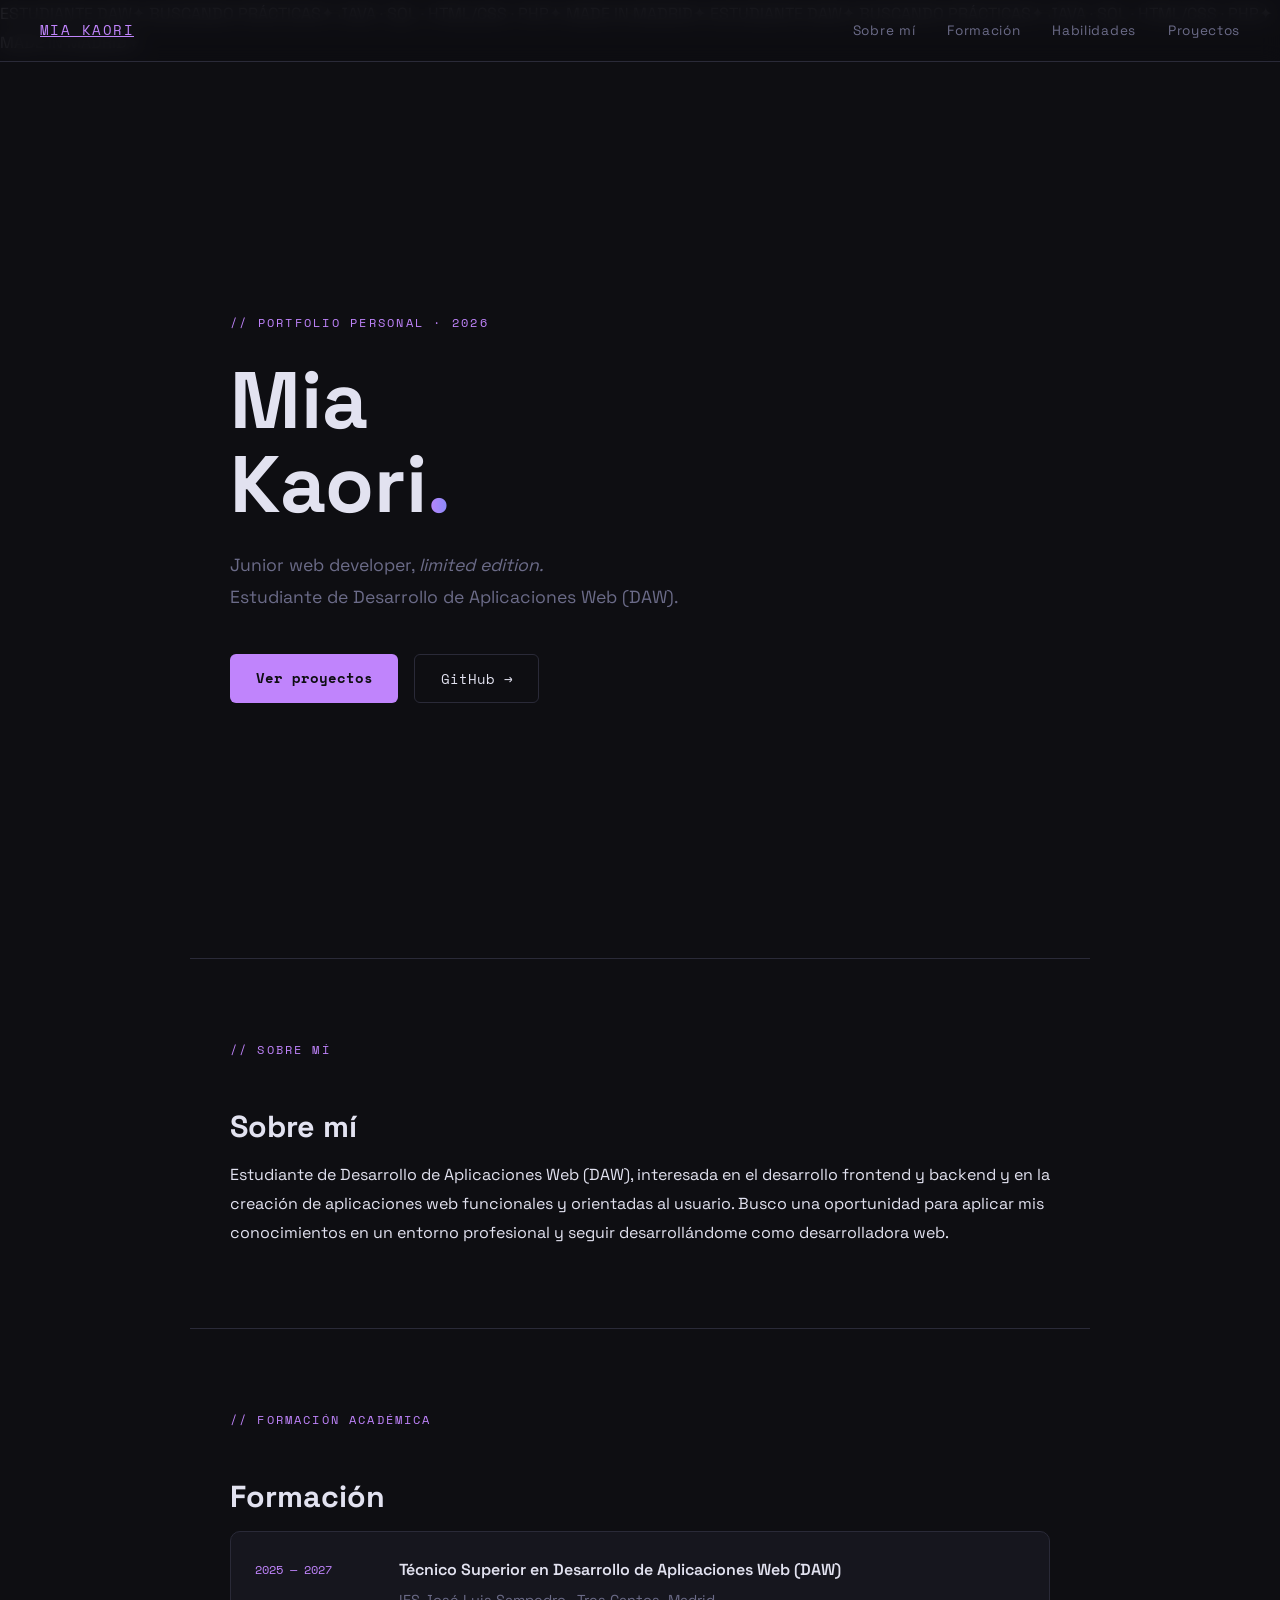
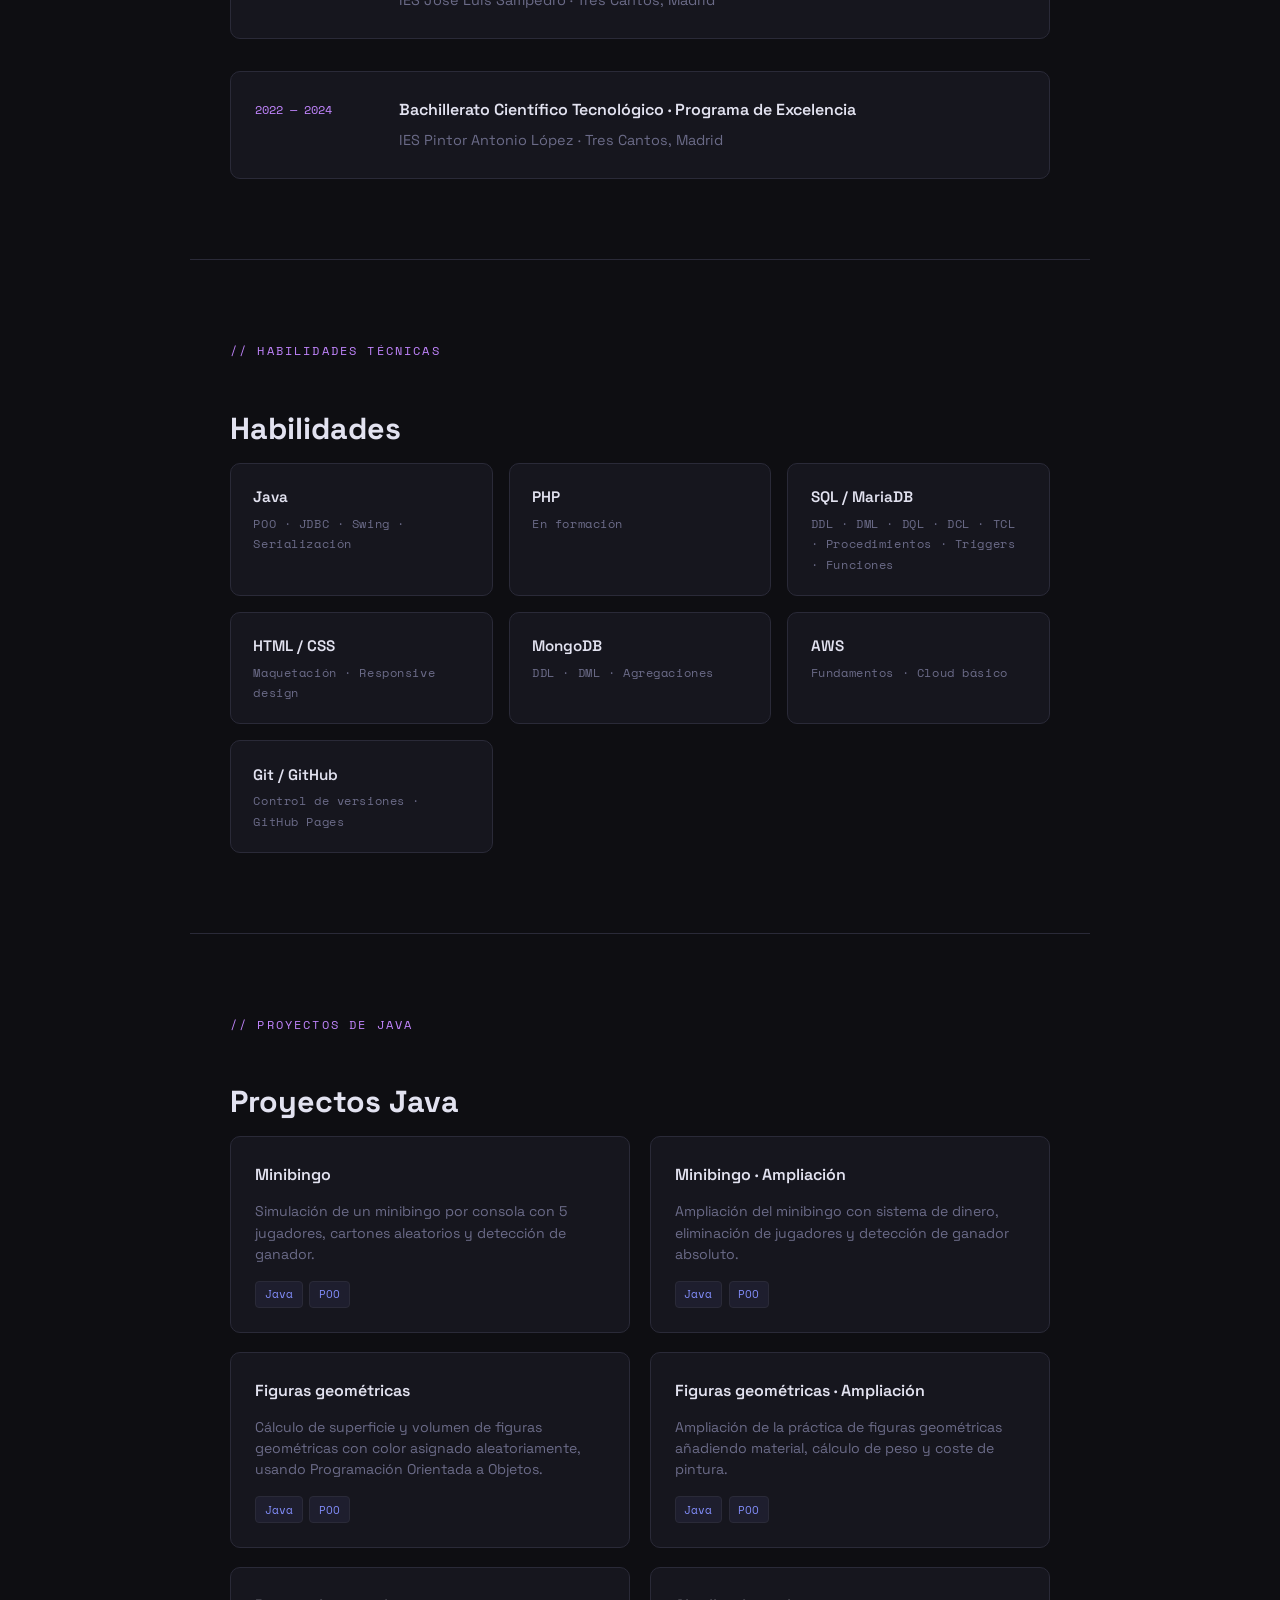
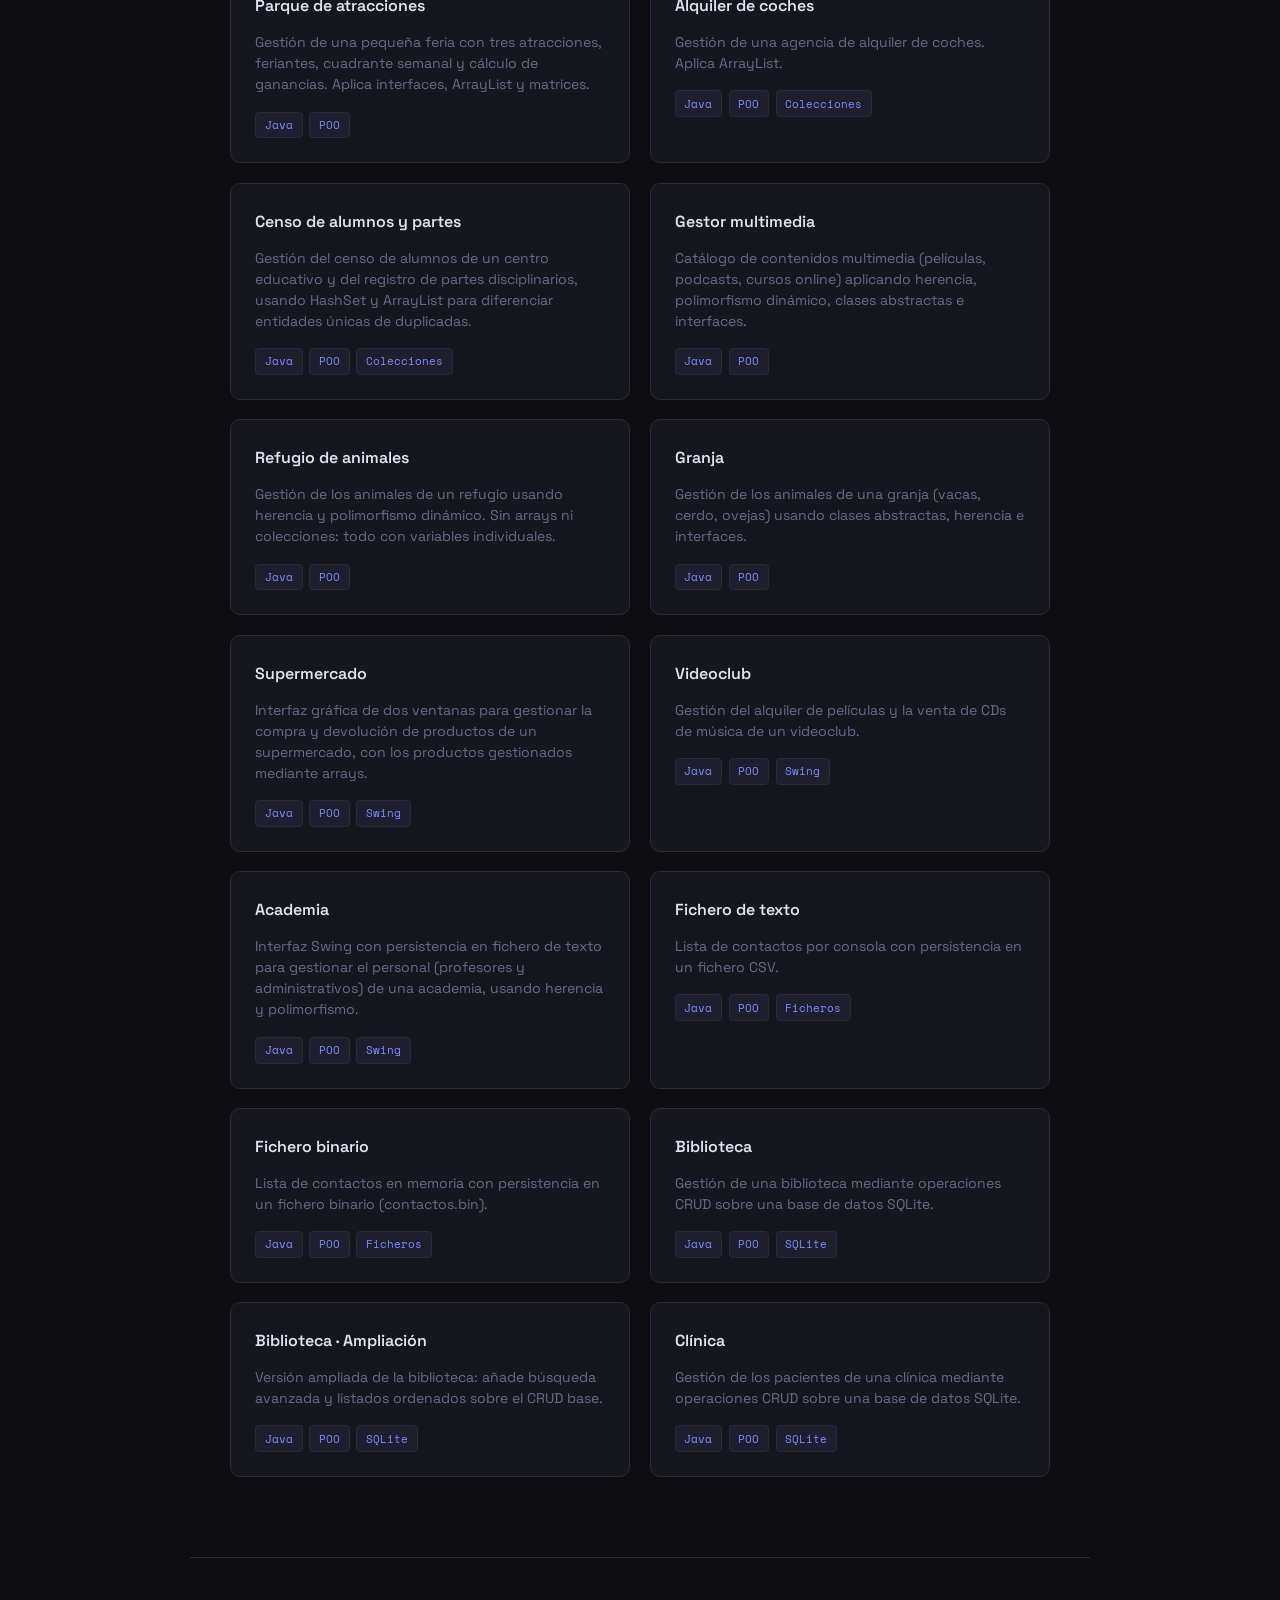
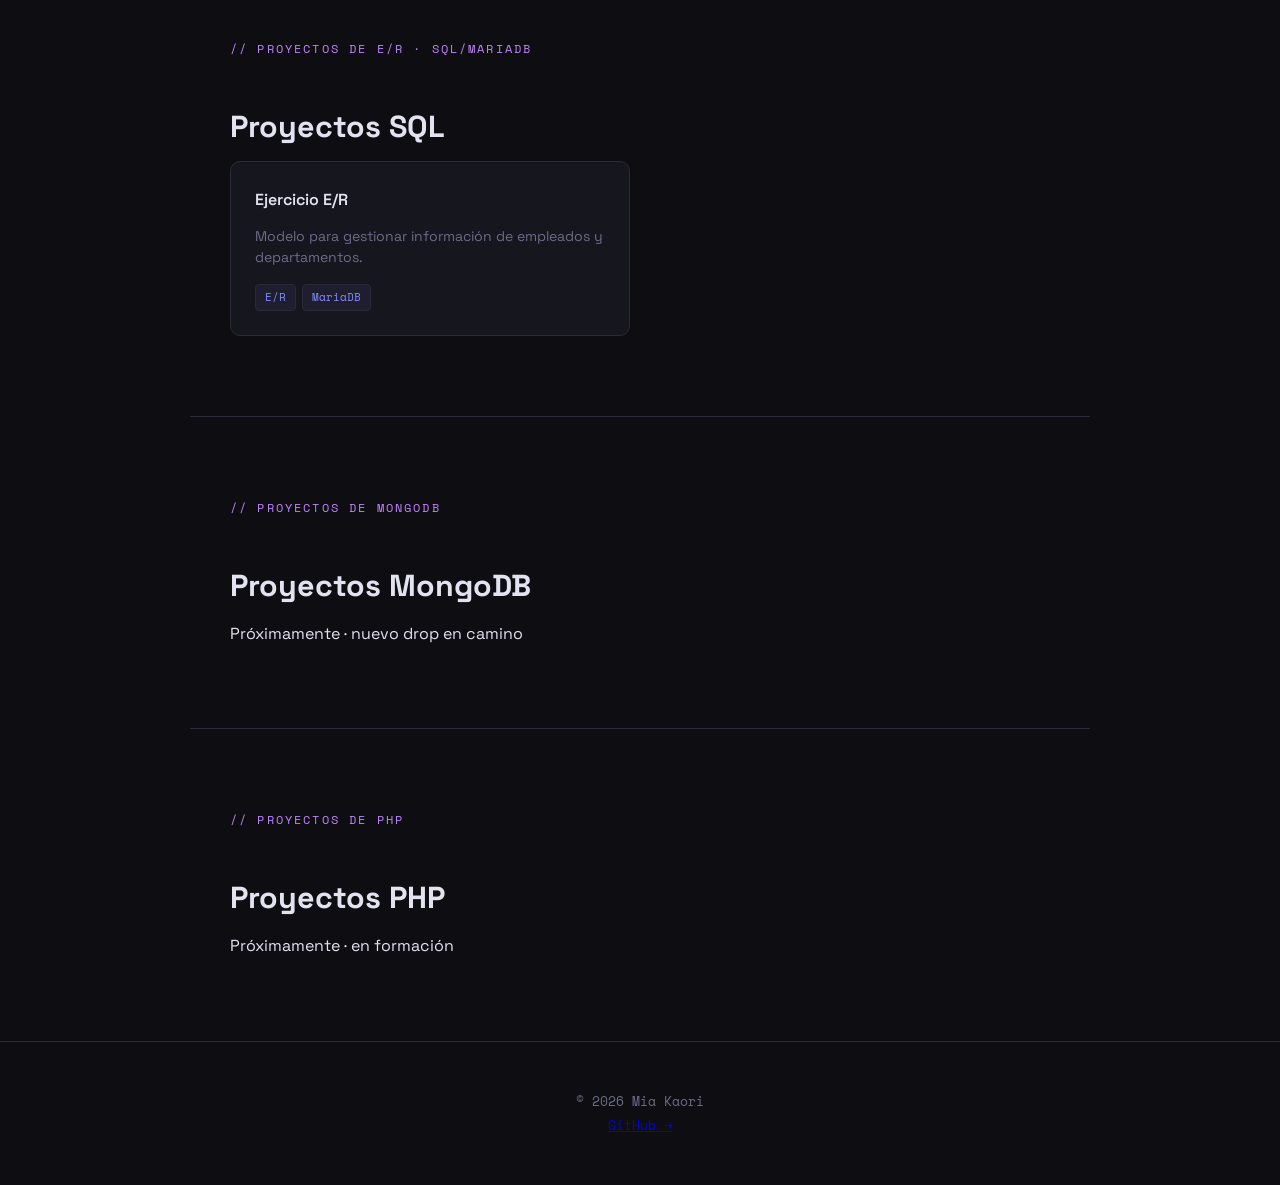
==== commit 40e9b3b8: "Update index.html" ====
--- a/index.html
+++ b/index.html
@@ -275,7 +275,6 @@
   </main>
 
   <footer>
-    <p class="footer-big">From DAW<br />to web.</p>
     <div class="footer-row">
       <p>© 2026 Mia Kaori</p>
       <a href="https://github.com/Mia-Kaori" target="_blank" rel="noopener">GitHub →</a>
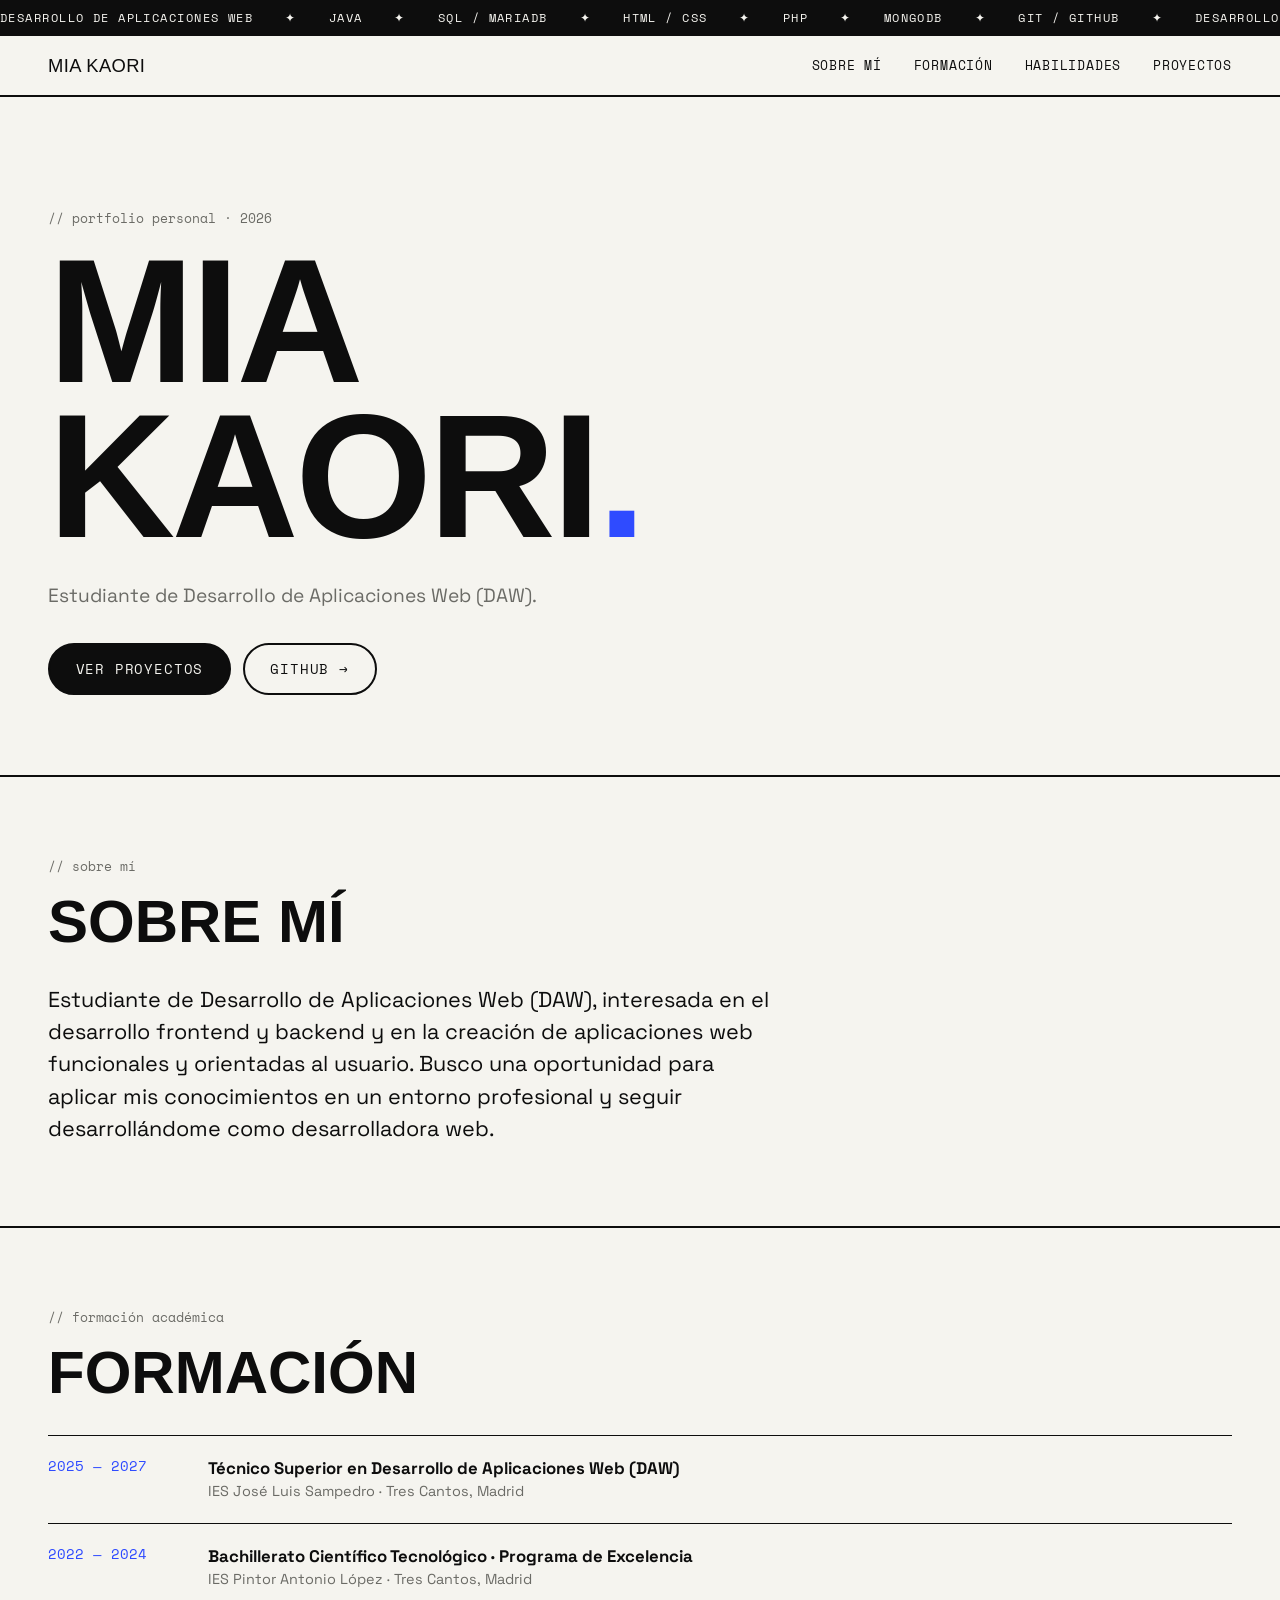
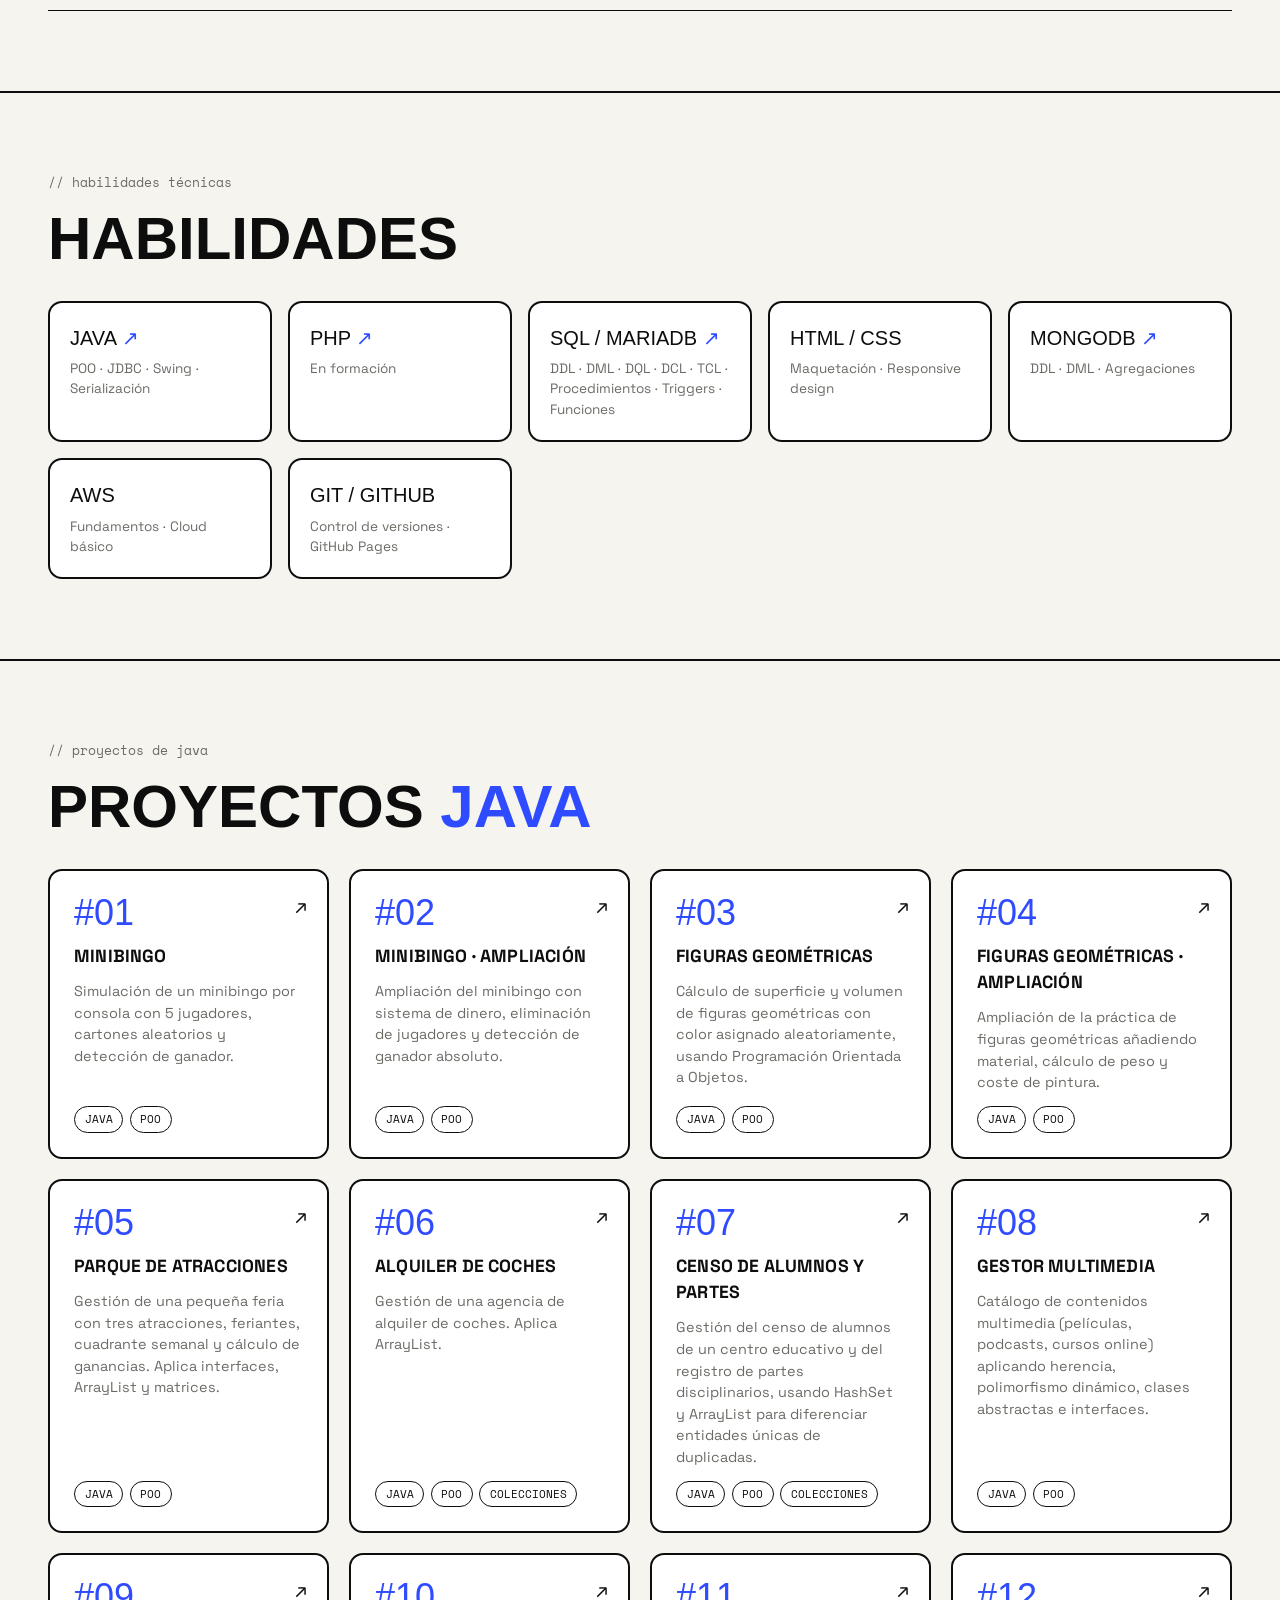
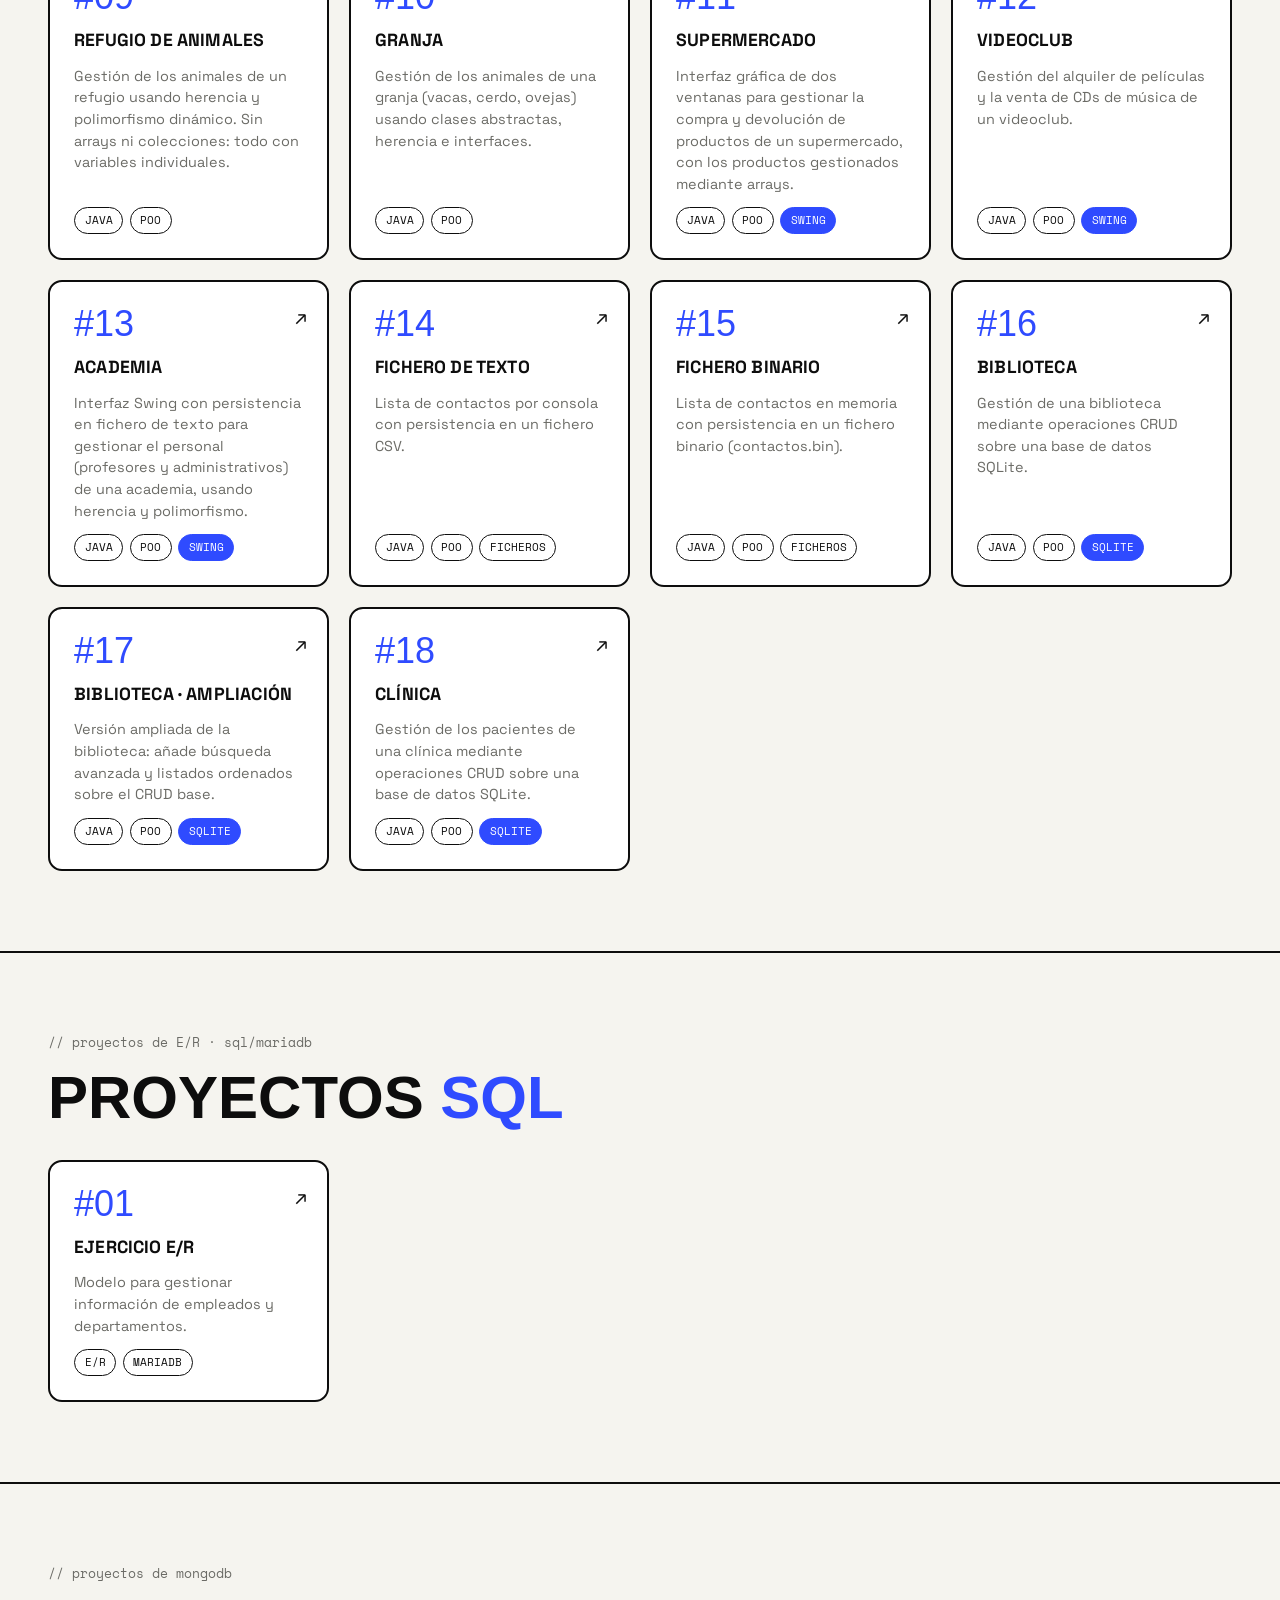
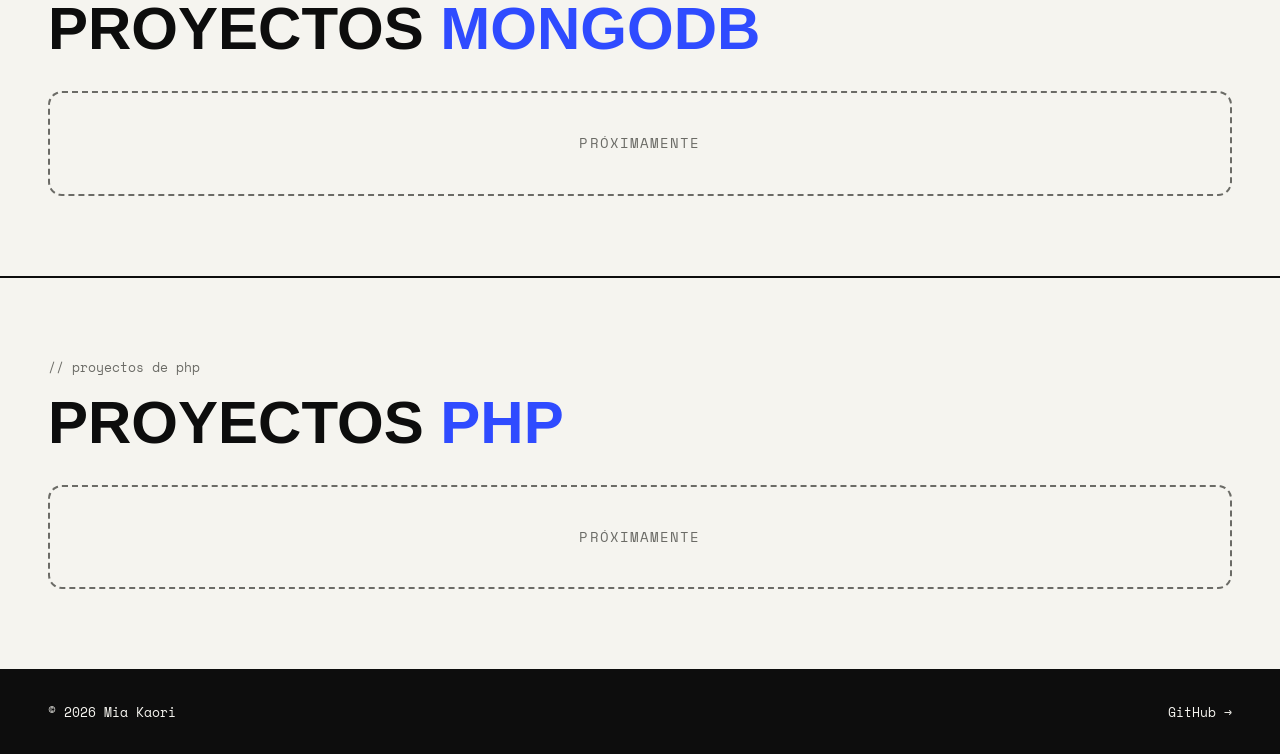
==== commit 6334c1f9: "Update index.html" ====
--- a/index.html
+++ b/index.html
@@ -15,14 +15,20 @@
   <!-- Cinta superior -->
   <div class="ticker" aria-hidden="true">
     <div class="ticker-track">
-      <span>ESTUDIANTE DAW</span><span>✦</span>
-      <span>BUSCANDO PRÁCTICAS</span><span>✦</span>
-      <span>JAVA · SQL · HTML/CSS · PHP</span><span>✦</span>
-      <span>MADE IN MADRID</span><span>✦</span>
-      <span>ESTUDIANTE DAW</span><span>✦</span>
-      <span>BUSCANDO PRÁCTICAS</span><span>✦</span>
-      <span>JAVA · SQL · HTML/CSS · PHP</span><span>✦</span>
-      <span>MADE IN MADRID</span><span>✦</span>
+      <span>DESARROLLO DE APLICACIONES WEB</span><span>✦</span>
+      <span>JAVA</span><span>✦</span>
+      <span>SQL / MARIADB</span><span>✦</span>
+      <span>HTML / CSS</span><span>✦</span>
+      <span>PHP</span><span>✦</span>
+      <span>MONGODB</span><span>✦</span>
+      <span>GIT / GITHUB</span><span>✦</span>
+      <span>DESARROLLO DE APLICACIONES WEB</span><span>✦</span>
+      <span>JAVA</span><span>✦</span>
+      <span>SQL / MARIADB</span><span>✦</span>
+      <span>HTML / CSS</span><span>✦</span>
+      <span>PHP</span><span>✦</span>
+      <span>MONGODB</span><span>✦</span>
+      <span>GIT / GITHUB</span><span>✦</span>
     </div>
   </div>
 
@@ -40,7 +46,6 @@
     <p class="hero-eyebrow">// portfolio personal · 2026</p>
     <h1>Mia<br />Kaori<span class="dot">.</span></h1>
     <p class="hero-desc">
-      Junior web developer, <em>limited edition.</em><br />
       Estudiante de Desarrollo de Aplicaciones Web (DAW).
     </p>
     <div class="hero-cta">
@@ -261,7 +266,7 @@
         <p class="section-label">// proyectos de mongodb</p>
         <h2>Proyectos <span class="count">MongoDB</span></h2>
       </div>
-      <p class="empty">Próximamente · nuevo drop en camino</p>
+      <p class="empty">Próximamente</p>
     </section>
 
     <section id="proyectos-php">
@@ -269,7 +274,7 @@
         <p class="section-label">// proyectos de php</p>
         <h2>Proyectos <span class="count">PHP</span></h2>
       </div>
-      <p class="empty">Próximamente · en formación</p>
+      <p class="empty">Próximamente</p>
     </section>
 
   </main>
@@ -281,5 +286,22 @@
     </div>
   </footer>
 
+  <!-- Aparición al hacer scroll -->
+  <script>
+    const elementos = document.querySelectorAll('.section-head, .about-text, .edu-item, .skill-card, .project-card, .empty');
+    elementos.forEach(el => el.classList.add('reveal'));
+
+    const observer = new IntersectionObserver(entries => {
+      entries.forEach(entry => {
+        if (entry.isIntersecting) {
+          entry.target.classList.add('visible');
+          observer.unobserve(entry.target);
+        }
+      });
+    }, { threshold: 0.15 });
+
+    elementos.forEach(el => observer.observe(el));
+  </script>
+
 </body>
 </html>
--- a/style.css
+++ b/style.css
@@ -1,228 +1,293 @@
-
-    :root {
-      --bg: #0e0e12;
-      --surface: #16161e;
-      --border: #2a2a38;
-      --accent: #c084fc;
-      --accent2: #818cf8;
-      --text: #e2e2f0;
-      --muted: #6b6b88;
-      --tag-bg: #1e1e2e;
-    }
-
-    * { margin: 0; padding: 0; box-sizing: border-box; }
-
-    body {
-      background: var(--bg);
-      color: var(--text);
-      font-family: 'Space Grotesk', sans-serif;
-      line-height: 1.8;
-      min-height: 100vh;
-    }
-
-    nav {
-      position: fixed;
-      top: 0; left: 0; right: 0;
-      display: flex;
-      justify-content: space-between;
-      align-items: center;
-      padding: 1rem 2.5rem;
-      background: rgba(14,14,18,0.85);
-      backdrop-filter: blur(10px);
-      border-bottom: 1px solid var(--border);
-      z-index: 100;
-    }
-    .nav-logo {
-      font-family: 'Space Mono', monospace;
-      font-size: 0.9rem;
-      color: var(--accent);
-      letter-spacing: 0.1em;
-    }
-    .nav-links { display: flex; gap: 2rem; list-style: none; }
-    .nav-links a {
-      color: var(--muted);
-      text-decoration: none;
-      font-size: 0.85rem;
-      letter-spacing: 0.05em;
-      transition: color 0.2s;
-    }
-    .nav-links a:hover { color: var(--text); }
-
-    .hero {
-      min-height: 100vh;
-      display: flex;
-      flex-direction: column;
-      justify-content: center;
-      padding: 0 2.5rem;
-      max-width: 900px;
-      margin: 0 auto;
-    }
-    .hero-eyebrow {
-      font-family: 'Space Mono', monospace;
-      font-size: 0.78rem;
-      color: var(--accent);
-      letter-spacing: 0.18em;
-      text-transform: uppercase;
-      margin-bottom: 1.5rem;
-    }
-    .hero h1 {
-      font-size: clamp(2.8rem, 7vw, 5rem);
-      font-weight: 700;
-      line-height: 1.05;
-      margin-bottom: 1.5rem;
-    }
-    .hero h1 span {
-      background: linear-gradient(90deg, var(--accent), var(--accent2));
-      -webkit-background-clip: text;
-      -webkit-text-fill-color: transparent;
-      background-clip: text;
-    }
-    .hero-desc {
-      font-size: 1.1rem;
-      color: var(--muted);
-      max-width: 520px;
-      margin-bottom: 2.5rem;
-    }
-    .hero-cta {
-      display: flex; gap: 1rem; flex-wrap: wrap;
-    }
-    .btn {
-      display: inline-block;
-      padding: 0.7rem 1.6rem;
-      border-radius: 6px;
-      font-size: 0.88rem;
-      font-family: 'Space Mono', monospace;
-      text-decoration: none;
-      transition: all 0.2s;
-      cursor: pointer;
-    }
-    .btn-primary {
-      background: var(--accent);
-      color: #0e0e12;
-      font-weight: 700;
-    }
-    .btn-primary:hover { filter: brightness(1.15); }
-    .btn-ghost {
-      border: 1px solid var(--border);
-      color: var(--text);
-    }
-    .btn-ghost:hover { border-color: var(--accent); color: var(--accent); }
-
-    section {
-      max-width: 900px;
-      margin: 0 auto;
-      padding: 5rem 2.5rem;
-      border-top: 1px solid var(--border);
-    }
-    .section-label {
-      font-family: 'Space Mono', monospace;
-      font-size: 0.75rem;
-      color: var(--accent);
-      letter-spacing: 0.18em;
-      text-transform: uppercase;
-      margin-bottom: 2.5rem;
-    }
-    h2 {
-      font-size: 1.9rem;
-      font-weight: 700;
-      margin-bottom: 0.4rem;
-    }
-    h3 {
-      font-size: 1.1rem;
-      font-weight: 500;
-    }
-
-    .edu-list { display: flex; flex-direction: column; gap: 2rem; }
-    .edu-item {
-      display: grid;
-      grid-template-columns: 120px 1fr;
-      gap: 1.5rem;
-      padding: 1.5rem;
-      background: var(--surface);
-      border: 1px solid var(--border);
-      border-radius: 10px;
-    }
-    .edu-year {
-      font-family: 'Space Mono', monospace;
-      font-size: 0.78rem;
-      color: var(--accent);
-      padding-top: 3px;
-    }
-    .edu-name { font-weight: 600; margin-bottom: 0.2rem; }
-    .edu-place { font-size: 0.9rem; color: var(--muted); }
-
-    .skills-grid {
-      display: grid;
-      grid-template-columns: repeat(auto-fill, minmax(200px, 1fr));
-      gap: 1rem;
-    }
-    .skill-card {
-      background: var(--surface);
-      border: 1px solid var(--border);
-      border-radius: 10px;
-      padding: 1.2rem 1.4rem;
-      transition: border-color 0.2s;
-      text-decoration: none;
-      color: inherit;
-    }
-    .skill-card:hover { border-color: var(--accent); }
-    .skill-name { font-size: 0.95rem; font-weight: 600; margin-bottom: 0.2rem; }
-    .skill-level {
-      font-family: 'Space Mono', monospace;
-      font-size: 0.72rem;
-      color: var(--muted);
-      letter-spacing: 0.05em;
-    }
-
-    .projects-grid {
-      display: grid;
-      grid-template-columns: repeat(auto-fill, minmax(280px, 1fr));
-      gap: 1.2rem;
-    }
-    .project-card {
-      background: var(--surface);
-      border: 1px solid var(--border);
-      border-radius: 10px;
-      padding: 1.5rem;
-      text-decoration: none;
-      color: var(--text);
-      display: flex;
-      flex-direction: column;
-      gap: 0.7rem;
-      transition: border-color 0.2s, transform 0.2s;
-    }
-    .project-card:hover {
-      border-color: var(--accent2);
-      transform: translateY(-3px);
-    }
-   
-    .project-title { font-weight: 600; font-size: 1rem; }
-    .project-desc { font-size: 0.88rem; color: var(--muted); line-height: 1.5; }
-    .tags { display: flex; flex-wrap: wrap; gap: 0.4rem; margin-top: 0.3rem; }
-    .tag {
-      background: var(--tag-bg);
-      border: 1px solid var(--border);
-      border-radius: 4px;
-      padding: 0.15rem 0.55rem;
-      font-family: 'Space Mono', monospace;
-      font-size: 0.7rem;
-      color: var(--accent2);
-    }
-
-
-    footer {
-      text-align: center;
-      padding: 3rem 2rem;
-      color: var(--muted);
-      font-size: 0.82rem;
-      font-family: 'Space Mono', monospace;
-      border-top: 1px solid var(--border);
-    }
-
-    @media (max-width: 600px) {
-      nav { padding: 1rem 1.2rem; }
-      .nav-links { gap: 1rem; }
-      section { padding: 3.5rem 1.2rem; }
-      .hero { padding: 0 1.2rem; }
-      .edu-item { grid-template-columns: 1fr; gap: 0.5rem; }
-    }
+/* ===== Variables ===== */
+:root {
+  --bg: #f5f4ef;
+  --card: #ffffff;
+  --ink: #0d0d0d;
+  --muted: #6b6b66;
+  --accent: #2f4bff;
+  --radius: 14px;
+  --display: "Archivo Black", Impact, sans-serif;
+  --body: "Space Grotesk", system-ui, sans-serif;
+  --mono: "Space Mono", ui-monospace, monospace;
+}
+
+* { box-sizing: border-box; margin: 0; padding: 0; }
+
+html { scroll-behavior: smooth; }
+
+body {
+  background: var(--bg);
+  color: var(--ink);
+  font-family: var(--body);
+  line-height: 1.5;
+  -webkit-font-smoothing: antialiased;
+}
+
+a { color: inherit; text-decoration: none; }
+
+/* ===== Cinta superior ===== */
+.ticker {
+  background: var(--ink);
+  color: var(--bg);
+  overflow: hidden;
+  white-space: nowrap;
+  font-family: var(--mono);
+  font-size: 0.75rem;
+  letter-spacing: 0.12em;
+  padding: 0.55rem 0;
+}
+.ticker-track {
+  display: inline-flex;
+  gap: 2rem;
+  animation: ticker 28s linear infinite;
+}
+@keyframes ticker {
+  from { transform: translateX(0); }
+  to   { transform: translateX(-50%); }
+}
+
+/* ===== Navegación ===== */
+nav {
+  position: sticky;
+  top: 0;
+  z-index: 10;
+  display: flex;
+  align-items: center;
+  justify-content: space-between;
+  gap: 1rem;
+  padding: 1rem clamp(1rem, 4vw, 3rem);
+  background: var(--bg);
+  border-bottom: 2px solid var(--ink);
+}
+.nav-logo {
+  font-family: var(--display);
+  font-size: 1.15rem;
+  letter-spacing: 0.02em;
+}
+.nav-links {
+  display: flex;
+  gap: clamp(0.9rem, 2.5vw, 2rem);
+  list-style: none;
+  overflow-x: auto;
+}
+.nav-links a {
+  font-family: var(--mono);
+  font-size: 0.8rem;
+  text-transform: uppercase;
+  letter-spacing: 0.06em;
+  white-space: nowrap;
+  padding-bottom: 2px;
+  border-bottom: 2px solid transparent;
+  transition: border-color 0.2s;
+}
+.nav-links a:hover { border-color: var(--accent); }
+
+/* ===== Hero ===== */
+.hero {
+  padding: clamp(3rem, 9vw, 7rem) clamp(1rem, 4vw, 3rem) clamp(3rem, 7vw, 5rem);
+  border-bottom: 2px solid var(--ink);
+}
+.hero-eyebrow,
+.section-label {
+  font-family: var(--mono);
+  font-size: 0.8rem;
+  color: var(--muted);
+  margin-bottom: 1rem;
+}
+.hero h1 {
+  font-family: var(--display);
+  font-size: clamp(3.5rem, 15vw, 11rem);
+  line-height: 0.88;
+  text-transform: uppercase;
+  letter-spacing: -0.02em;
+}
+.hero h1 .dot { color: var(--accent); }
+.hero-desc {
+  margin-top: 1.75rem;
+  max-width: 34rem;
+  font-size: clamp(1rem, 2vw, 1.2rem);
+  color: var(--muted);
+}
+.hero-desc em {
+  font-style: normal;
+  color: var(--ink);
+  font-weight: 700;
+}
+.hero-cta {
+  display: flex;
+  flex-wrap: wrap;
+  gap: 0.75rem;
+  margin-top: 2rem;
+}
+
+/* ===== Botones ===== */
+.btn {
+  display: inline-block;
+  padding: 0.85rem 1.6rem;
+  border: 2px solid var(--ink);
+  border-radius: 999px;
+  font-family: var(--mono);
+  font-size: 0.85rem;
+  text-transform: uppercase;
+  letter-spacing: 0.06em;
+  transition: background 0.2s, color 0.2s, transform 0.2s;
+}
+.btn-primary { background: var(--ink); color: var(--bg); }
+.btn-primary:hover { background: var(--accent); border-color: var(--accent); }
+.btn-ghost:hover { background: var(--ink); color: var(--bg); }
+.btn:hover { transform: translateY(-2px); }
+
+/* ===== Secciones ===== */
+main section {
+  padding: clamp(3rem, 7vw, 5rem) clamp(1rem, 4vw, 3rem);
+  border-bottom: 2px solid var(--ink);
+  scroll-margin-top: 4.5rem;
+}
+.section-head { margin-bottom: 2rem; }
+.section-head h2 {
+  font-family: var(--display);
+  font-size: clamp(2rem, 6vw, 3.75rem);
+  line-height: 1;
+  text-transform: uppercase;
+}
+.section-head .count { color: var(--accent); }
+
+.about-text {
+  max-width: 46rem;
+  font-size: clamp(1.05rem, 2.2vw, 1.35rem);
+}
+
+/* ===== Formación ===== */
+.edu-item {
+  display: grid;
+  grid-template-columns: 9rem 1fr;
+  gap: 1rem;
+  padding: 1.25rem 0;
+  border-top: 1px solid var(--ink);
+}
+.edu-item:last-child { border-bottom: 1px solid var(--ink); }
+.edu-year { font-family: var(--mono); font-size: 0.85rem; color: var(--accent); }
+.edu-name { font-weight: 700; font-size: 1.05rem; }
+.edu-place { color: var(--muted); font-size: 0.9rem; }
+
+/* ===== Habilidades ===== */
+.skills-grid {
+  display: grid;
+  grid-template-columns: repeat(auto-fill, minmax(220px, 1fr));
+  gap: 1rem;
+}
+.skill-card {
+  background: var(--card);
+  border: 2px solid var(--ink);
+  border-radius: var(--radius);
+  padding: 1.25rem;
+}
+.skill-name {
+  font-family: var(--display);
+  font-size: 1.25rem;
+  text-transform: uppercase;
+}
+.skill-level { margin-top: 0.4rem; font-size: 0.85rem; color: var(--muted); }
+a.skill-card { transition: transform 0.2s, box-shadow 0.2s; }
+a.skill-card .skill-name::after { content: " ↗"; color: var(--accent); }
+a.skill-card:hover { transform: translate(-3px, -3px); box-shadow: 5px 5px 0 var(--ink); }
+
+/* ===== Proyectos (estilo tarjeta de producto) ===== */
+.projects-grid {
+  display: grid;
+  grid-template-columns: repeat(auto-fill, minmax(270px, 1fr));
+  gap: 1.25rem;
+  counter-reset: proyecto;
+}
+.project-card {
+  position: relative;
+  display: flex;
+  flex-direction: column;
+  gap: 0.75rem;
+  background: var(--card);
+  border: 2px solid var(--ink);
+  border-radius: var(--radius);
+  padding: 1.5rem;
+  counter-increment: proyecto;
+  transition: transform 0.2s, box-shadow 0.2s;
+}
+.project-card::before {
+  content: "#" counter(proyecto, decimal-leading-zero);
+  font-family: var(--display);
+  font-size: 2.25rem;
+  line-height: 1;
+  color: var(--accent);
+}
+.project-card::after {
+  content: "↗";
+  position: absolute;
+  top: 1.25rem;
+  right: 1.25rem;
+  font-size: 1.25rem;
+  transition: transform 0.2s;
+}
+.project-card:hover { transform: translate(-4px, -4px); box-shadow: 7px 7px 0 var(--ink); }
+.project-card:hover::after { transform: translate(3px, -3px); }
+
+.project-title {
+  font-weight: 700;
+  font-size: 1.1rem;
+  text-transform: uppercase;
+  letter-spacing: 0.01em;
+}
+.project-desc { font-size: 0.9rem; color: var(--muted); flex-grow: 1; }
+
+.tags { display: flex; flex-wrap: wrap; gap: 0.4rem; }
+.tag {
+  font-family: var(--mono);
+  font-size: 0.7rem;
+  text-transform: uppercase;
+  padding: 0.25rem 0.6rem;
+  border: 1.5px solid var(--ink);
+  border-radius: 999px;
+}
+.tag-accent { background: var(--accent); border-color: var(--accent); color: #fff; }
+
+/* Secciones sin proyectos todavía */
+.empty {
+  font-family: var(--mono);
+  font-size: 0.85rem;
+  text-transform: uppercase;
+  letter-spacing: 0.08em;
+  color: var(--muted);
+  text-align: center;
+  padding: 2.5rem 1rem;
+  border: 2px dashed var(--muted);
+  border-radius: var(--radius);
+}
+
+/* ===== Footer ===== */
+footer {
+  background: var(--ink);
+  color: var(--bg);
+  padding: 2rem clamp(1rem, 4vw, 3rem);
+}
+
+.footer-row {
+  display: flex;
+  justify-content: space-between;
+  flex-wrap: wrap;
+  gap: 1rem;
+  font-family: var(--mono);
+  font-size: 0.8rem;
+}
+.footer-row a:hover { color: var(--accent); }
+
+/* ===== Móvil ===== */
+@media (max-width: 600px) {
+  nav { flex-direction: column; align-items: flex-start; gap: 0.6rem; }
+  .nav-links { width: 100%; }
+  .edu-item { grid-template-columns: 1fr; gap: 0.25rem; }
+}
+
+/* Accesibilidad: sin animación si el usuario lo prefiere */
+@media (prefers-reduced-motion: reduce) {
+  .ticker-track { animation: none; }
+  html { scroll-behavior: auto; }
+  * { transition: none !important; }
+}
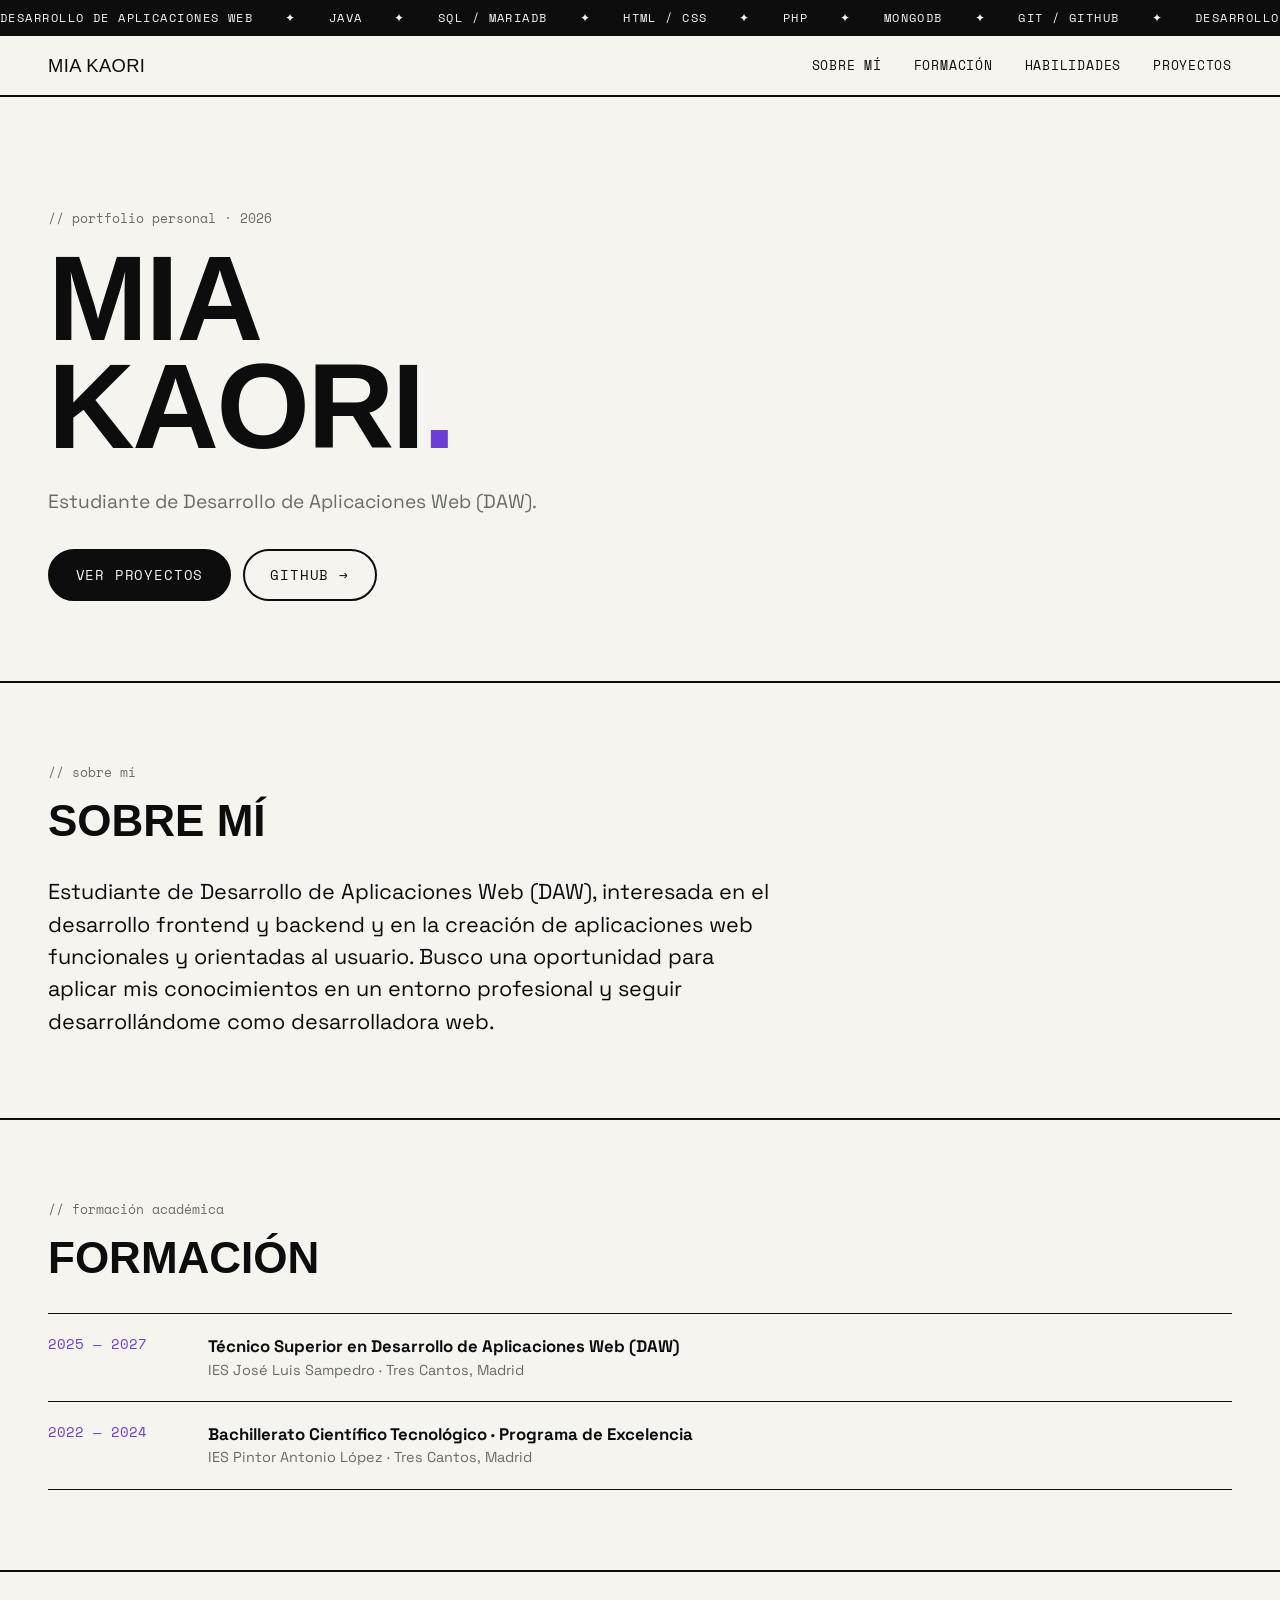
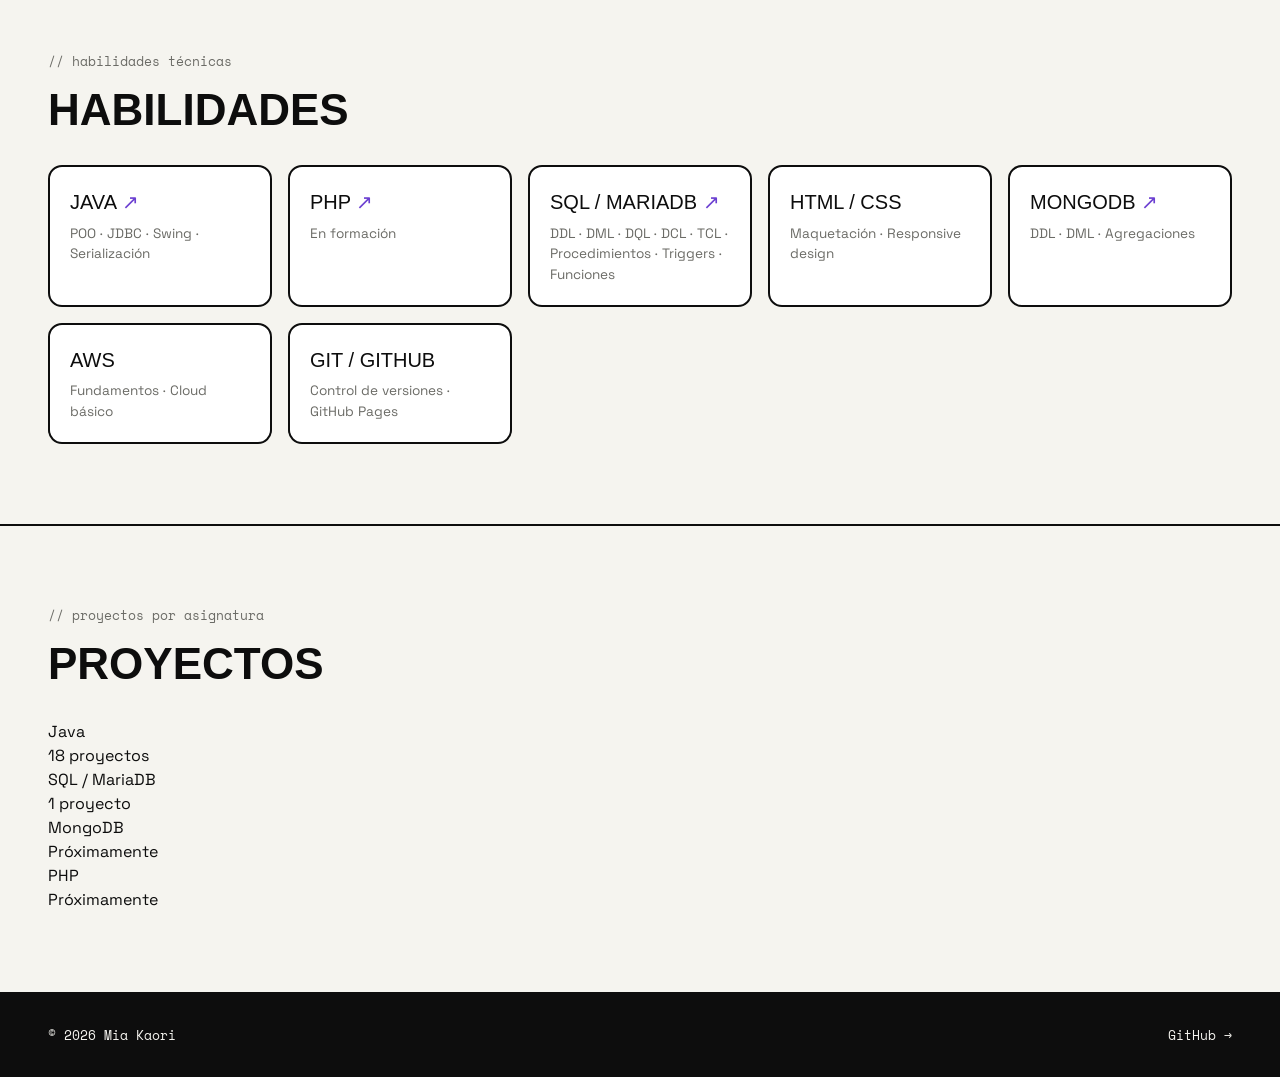
==== commit 7522cede: "Update index.html" ====
--- a/index.html
+++ b/index.html
@@ -33,7 +33,7 @@
   </div>
 
   <nav>
-    <a href="#" class="nav-logo">MIA KAORI</a>
+    <a href="index.html" class="nav-logo">MIA KAORI</a>
     <ul class="nav-links">
       <li><a href="#sobreMi">Sobre mí</a></li>
       <li><a href="#formacion">Formación</a></li>
@@ -98,15 +98,15 @@
         <h2>Habilidades</h2>
       </div>
       <div class="skills-grid">
-        <a class="skill-card" href="#proyectos">
+        <a class="skill-card" href="java.html">
           <p class="skill-name">Java</p>
           <p class="skill-level">POO · JDBC · Swing · Serialización</p>
         </a>
-        <a class="skill-card" href="#proyectos-php">
+        <a class="skill-card" href="php.html">
           <p class="skill-name">PHP</p>
           <p class="skill-level">En formación</p>
         </a>
-        <a class="skill-card" href="#proyectos-sql">
+        <a class="skill-card" href="sql.html">
           <p class="skill-name">SQL / MariaDB</p>
           <p class="skill-level">DDL · DML · DQL · DCL · TCL · Procedimientos · Triggers · Funciones</p>
         </a>
@@ -114,7 +114,7 @@
           <p class="skill-name">HTML / CSS</p>
           <p class="skill-level">Maquetación · Responsive design</p>
         </div>
-        <a class="skill-card" href="#proyectos-mongo">
+        <a class="skill-card" href="mongodb.html">
           <p class="skill-name">MongoDB</p>
           <p class="skill-level">DDL · DML · Agregaciones</p>
         </a>
@@ -131,150 +131,27 @@
 
     <section id="proyectos">
       <div class="section-head">
-        <p class="section-label">// proyectos de java</p>
-        <h2>Proyectos <span class="count">Java</span></h2>
+        <p class="section-label">// proyectos por asignatura</p>
+        <h2>Proyectos</h2>
       </div>
-      <div class="projects-grid">
-
-        <a class="project-card" href="https://github.com/Mia-Kaori/practica-java-bingo" target="_blank" rel="noopener">
-          <p class="project-title">Minibingo</p>
-          <p class="project-desc">Simulación de un minibingo por consola con 5 jugadores, cartones aleatorios y detección de ganador.</p>
-          <div class="tags"><span class="tag">Java</span><span class="tag">POO</span></div>
+      <div class="subjects-grid">
+        <a class="subject-card" href="java.html">
+          <p class="subject-name">Java</p>
+          <p class="subject-count">18 proyectos</p>
         </a>
-
-        <a class="project-card" href="https://github.com/Mia-Kaori/bingo-java-ampliacion" target="_blank" rel="noopener">
-          <p class="project-title">Minibingo · Ampliación</p>
-          <p class="project-desc">Ampliación del minibingo con sistema de dinero, eliminación de jugadores y detección de ganador absoluto.</p>
-          <div class="tags"><span class="tag">Java</span><span class="tag">POO</span></div>
+        <a class="subject-card" href="sql.html">
+          <p class="subject-name">SQL / MariaDB</p>
+          <p class="subject-count">1 proyecto</p>
         </a>
-
-        <a class="project-card" href="https://github.com/Mia-Kaori/figuras-geometricas-java" target="_blank" rel="noopener">
-          <p class="project-title">Figuras geométricas</p>
-          <p class="project-desc">Cálculo de superficie y volumen de figuras geométricas con color asignado aleatoriamente, usando Programación Orientada a Objetos.</p>
-          <div class="tags"><span class="tag">Java</span><span class="tag">POO</span></div>
+        <a class="subject-card" href="mongodb.html">
+          <p class="subject-name">MongoDB</p>
+          <p class="subject-count">Próximamente</p>
         </a>
-
-        <a class="project-card" href="https://github.com/Mia-Kaori/figuras-geometricas-ampliacion" target="_blank" rel="noopener">
-          <p class="project-title">Figuras geométricas · Ampliación</p>
-          <p class="project-desc">Ampliación de la práctica de figuras geométricas añadiendo material, cálculo de peso y coste de pintura.</p>
-          <div class="tags"><span class="tag">Java</span><span class="tag">POO</span></div>
-        </a>
-
-        <a class="project-card" href="https://github.com/Mia-Kaori/parque-de-atracciones-java" target="_blank" rel="noopener">
-          <p class="project-title">Parque de atracciones</p>
-          <p class="project-desc">Gestión de una pequeña feria con tres atracciones, feriantes, cuadrante semanal y cálculo de ganancias. Aplica interfaces, ArrayList y matrices.</p>
-          <div class="tags"><span class="tag">Java</span><span class="tag">POO</span></div>
-        </a>
-
-        <a class="project-card" href="https://github.com/Mia-Kaori/alquiler-coche-java" target="_blank" rel="noopener">
-          <p class="project-title">Alquiler de coches</p>
-          <p class="project-desc">Gestión de una agencia de alquiler de coches. Aplica ArrayList.</p>
-          <div class="tags"><span class="tag">Java</span><span class="tag">POO</span><span class="tag">Colecciones</span></div>
-        </a>
-
-        <a class="project-card" href="https://github.com/Mia-Kaori/practica-censo-java" target="_blank" rel="noopener">
-          <p class="project-title">Censo de alumnos y partes</p>
-          <p class="project-desc">Gestión del censo de alumnos de un centro educativo y del registro de partes disciplinarios, usando HashSet y ArrayList para diferenciar entidades únicas de duplicadas.</p>
-          <div class="tags"><span class="tag">Java</span><span class="tag">POO</span><span class="tag">Colecciones</span></div>
-        </a>
-
-        <a class="project-card" href="https://github.com/Mia-Kaori/gestor-multimedia-java" target="_blank" rel="noopener">
-          <p class="project-title">Gestor multimedia</p>
-          <p class="project-desc">Catálogo de contenidos multimedia (películas, podcasts, cursos online) aplicando herencia, polimorfismo dinámico, clases abstractas e interfaces.</p>
-          <div class="tags"><span class="tag">Java</span><span class="tag">POO</span></div>
-        </a>
-
-        <a class="project-card" href="https://github.com/Mia-Kaori/refugio-de-animales-java" target="_blank" rel="noopener">
-          <p class="project-title">Refugio de animales</p>
-          <p class="project-desc">Gestión de los animales de un refugio usando herencia y polimorfismo dinámico. Sin arrays ni colecciones: todo con variables individuales.</p>
-          <div class="tags"><span class="tag">Java</span><span class="tag">POO</span></div>
-        </a>
-
-        <a class="project-card" href="https://github.com/Mia-Kaori/granja-java" target="_blank" rel="noopener">
-          <p class="project-title">Granja</p>
-          <p class="project-desc">Gestión de los animales de una granja (vacas, cerdo, ovejas) usando clases abstractas, herencia e interfaces.</p>
-          <div class="tags"><span class="tag">Java</span><span class="tag">POO</span></div>
-        </a>
-
-        <a class="project-card" href="https://github.com/Mia-Kaori/supermercado-java" target="_blank" rel="noopener">
-          <p class="project-title">Supermercado</p>
-          <p class="project-desc">Interfaz gráfica de dos ventanas para gestionar la compra y devolución de productos de un supermercado, con los productos gestionados mediante arrays.</p>
-          <div class="tags"><span class="tag">Java</span><span class="tag">POO</span><span class="tag tag-accent">Swing</span></div>
-        </a>
-
-        <a class="project-card" href="https://github.com/Mia-Kaori/videoclub-java" target="_blank" rel="noopener">
-          <p class="project-title">Videoclub</p>
-          <p class="project-desc">Gestión del alquiler de películas y la venta de CDs de música de un videoclub.</p>
-          <div class="tags"><span class="tag">Java</span><span class="tag">POO</span><span class="tag tag-accent">Swing</span></div>
-        </a>
-
-        <a class="project-card" href="https://github.com/Mia-Kaori/academia-java" target="_blank" rel="noopener">
-          <p class="project-title">Academia</p>
-          <p class="project-desc">Interfaz Swing con persistencia en fichero de texto para gestionar el personal (profesores y administrativos) de una academia, usando herencia y polimorfismo.</p>
-          <div class="tags"><span class="tag">Java</span><span class="tag">POO</span><span class="tag tag-accent">Swing</span></div>
-        </a>
-
-        <a class="project-card" href="https://github.com/Mia-Kaori/fichero-de-texto-java" target="_blank" rel="noopener">
-          <p class="project-title">Fichero de texto</p>
-          <p class="project-desc">Lista de contactos por consola con persistencia en un fichero CSV.</p>
-          <div class="tags"><span class="tag">Java</span><span class="tag">POO</span><span class="tag">Ficheros</span></div>
-        </a>
-
-        <a class="project-card" href="https://github.com/Mia-Kaori/fichero-binario-java" target="_blank" rel="noopener">
-          <p class="project-title">Fichero binario</p>
-          <p class="project-desc">Lista de contactos en memoria con persistencia en un fichero binario (contactos.bin).</p>
-          <div class="tags"><span class="tag">Java</span><span class="tag">POO</span><span class="tag">Ficheros</span></div>
-        </a>
-
-        <a class="project-card" href="https://github.com/Mia-Kaori/biblioteca-java" target="_blank" rel="noopener">
-          <p class="project-title">Biblioteca</p>
-          <p class="project-desc">Gestión de una biblioteca mediante operaciones CRUD sobre una base de datos SQLite.</p>
-          <div class="tags"><span class="tag">Java</span><span class="tag">POO</span><span class="tag tag-accent">SQLite</span></div>
-        </a>
-
-        <a class="project-card" href="https://github.com/Mia-Kaori/biblioteca-opcional-java" target="_blank" rel="noopener">
-          <p class="project-title">Biblioteca · Ampliación</p>
-          <p class="project-desc">Versión ampliada de la biblioteca: añade búsqueda avanzada y listados ordenados sobre el CRUD base.</p>
-          <div class="tags"><span class="tag">Java</span><span class="tag">POO</span><span class="tag tag-accent">SQLite</span></div>
-        </a>
-
-        <a class="project-card" href="https://github.com/Mia-Kaori/clinica-java" target="_blank" rel="noopener">
-          <p class="project-title">Clínica</p>
-          <p class="project-desc">Gestión de los pacientes de una clínica mediante operaciones CRUD sobre una base de datos SQLite.</p>
-          <div class="tags"><span class="tag">Java</span><span class="tag">POO</span><span class="tag tag-accent">SQLite</span></div>
-        </a>
-
-      </div>
-    </section>
-
-    <section id="proyectos-sql">
-      <div class="section-head">
-        <p class="section-label">// proyectos de E/R · sql/mariadb</p>
-        <h2>Proyectos <span class="count">SQL</span></h2>
-      </div>
-      <div class="projects-grid">
-        <a class="project-card" href="https://github.com/Mia-Kaori/er-01" target="_blank" rel="noopener">
-          <p class="project-title">Ejercicio E/R</p>
-          <p class="project-desc">Modelo para gestionar información de empleados y departamentos.</p>
-          <div class="tags"><span class="tag">E/R</span><span class="tag">MariaDB</span></div>
+        <a class="subject-card" href="php.html">
+          <p class="subject-name">PHP</p>
+          <p class="subject-count">Próximamente</p>
         </a>
       </div>
-    </section>
-
-    <section id="proyectos-mongo">
-      <div class="section-head">
-        <p class="section-label">// proyectos de mongodb</p>
-        <h2>Proyectos <span class="count">MongoDB</span></h2>
-      </div>
-      <p class="empty">Próximamente</p>
-    </section>
-
-    <section id="proyectos-php">
-      <div class="section-head">
-        <p class="section-label">// proyectos de php</p>
-        <h2>Proyectos <span class="count">PHP</span></h2>
-      </div>
-      <p class="empty">Próximamente</p>
     </section>
 
   </main>
@@ -288,7 +165,7 @@
 
   <!-- Aparición al hacer scroll -->
   <script>
-    const elementos = document.querySelectorAll('.section-head, .about-text, .edu-item, .skill-card, .project-card, .empty');
+    const elementos = document.querySelectorAll('.section-head, .about-text, .edu-item, .skill-card, .subject-card, .project-card, .empty');
     elementos.forEach(el => el.classList.add('reveal'));
 
     const observer = new IntersectionObserver(entries => {
--- a/style.css
+++ b/style.css
@@ -4,7 +4,7 @@
   --card: #ffffff;
   --ink: #0d0d0d;
   --muted: #6b6b66;
-  --accent: #2f4bff;
+  --accent: #6b3fd1;
   --radius: 14px;
   --display: "Archivo Black", Impact, sans-serif;
   --body: "Space Grotesk", system-ui, sans-serif;
@@ -39,7 +39,7 @@
 .ticker-track {
   display: inline-flex;
   gap: 2rem;
-  animation: ticker 28s linear infinite;
+  animation: ticker 32s linear infinite;
 }
 @keyframes ticker {
   from { transform: translateX(0); }
@@ -96,8 +96,8 @@
 }
 .hero h1 {
   font-family: var(--display);
-  font-size: clamp(3.5rem, 15vw, 11rem);
-  line-height: 0.88;
+  font-size: clamp(3rem, 11vw, 7.5rem);
+  line-height: 0.9;
   text-transform: uppercase;
   letter-spacing: -0.02em;
 }
@@ -108,11 +108,6 @@
   font-size: clamp(1rem, 2vw, 1.2rem);
   color: var(--muted);
 }
-.hero-desc em {
-  font-style: normal;
-  color: var(--ink);
-  font-weight: 700;
-}
 .hero-cta {
   display: flex;
   flex-wrap: wrap;
@@ -146,8 +141,8 @@
 .section-head { margin-bottom: 2rem; }
 .section-head h2 {
   font-family: var(--display);
-  font-size: clamp(2rem, 6vw, 3.75rem);
-  line-height: 1;
+  font-size: clamp(1.75rem, 4vw, 2.75rem);
+  line-height: 1.05;
   text-transform: uppercase;
 }
 .section-head .count { color: var(--accent); }
@@ -192,7 +187,7 @@
 a.skill-card .skill-name::after { content: " ↗"; color: var(--accent); }
 a.skill-card:hover { transform: translate(-3px, -3px); box-shadow: 5px 5px 0 var(--ink); }
 
-/* ===== Proyectos (estilo tarjeta de producto) ===== */
+/* ===== Proyectos ===== */
 .projects-grid {
   display: grid;
   grid-template-columns: repeat(auto-fill, minmax(270px, 1fr));
@@ -213,10 +208,11 @@
 }
 .project-card::before {
   content: "#" counter(proyecto, decimal-leading-zero);
-  font-family: var(--display);
-  font-size: 2.25rem;
-  line-height: 1;
+  font-family: var(--mono);
+  font-size: 0.85rem;
+  font-weight: 700;
   color: var(--accent);
+  letter-spacing: 0.05em;
 }
 .project-card::after {
   content: "↗";
@@ -267,7 +263,6 @@
   color: var(--bg);
   padding: 2rem clamp(1rem, 4vw, 3rem);
 }
-
 .footer-row {
   display: flex;
   justify-content: space-between;
@@ -277,6 +272,17 @@
   font-size: 0.8rem;
 }
 .footer-row a:hover { color: var(--accent); }
+
+/* ===== Aparición al hacer scroll ===== */
+.reveal {
+  opacity: 0;
+  translate: 0 24px;
+  transition: opacity 0.6s ease, translate 0.6s ease, transform 0.2s, box-shadow 0.2s;
+}
+.reveal.visible {
+  opacity: 1;
+  translate: 0 0;
+}
 
 /* ===== Móvil ===== */
 @media (max-width: 600px) {
@@ -285,9 +291,10 @@
   .edu-item { grid-template-columns: 1fr; gap: 0.25rem; }
 }
 
-/* Accesibilidad: sin animación si el usuario lo prefiere */
+/* ===== Accesibilidad: sin animaciones si el usuario lo prefiere ===== */
 @media (prefers-reduced-motion: reduce) {
   .ticker-track { animation: none; }
   html { scroll-behavior: auto; }
+  .reveal { opacity: 1; translate: none; }
   * { transition: none !important; }
 }
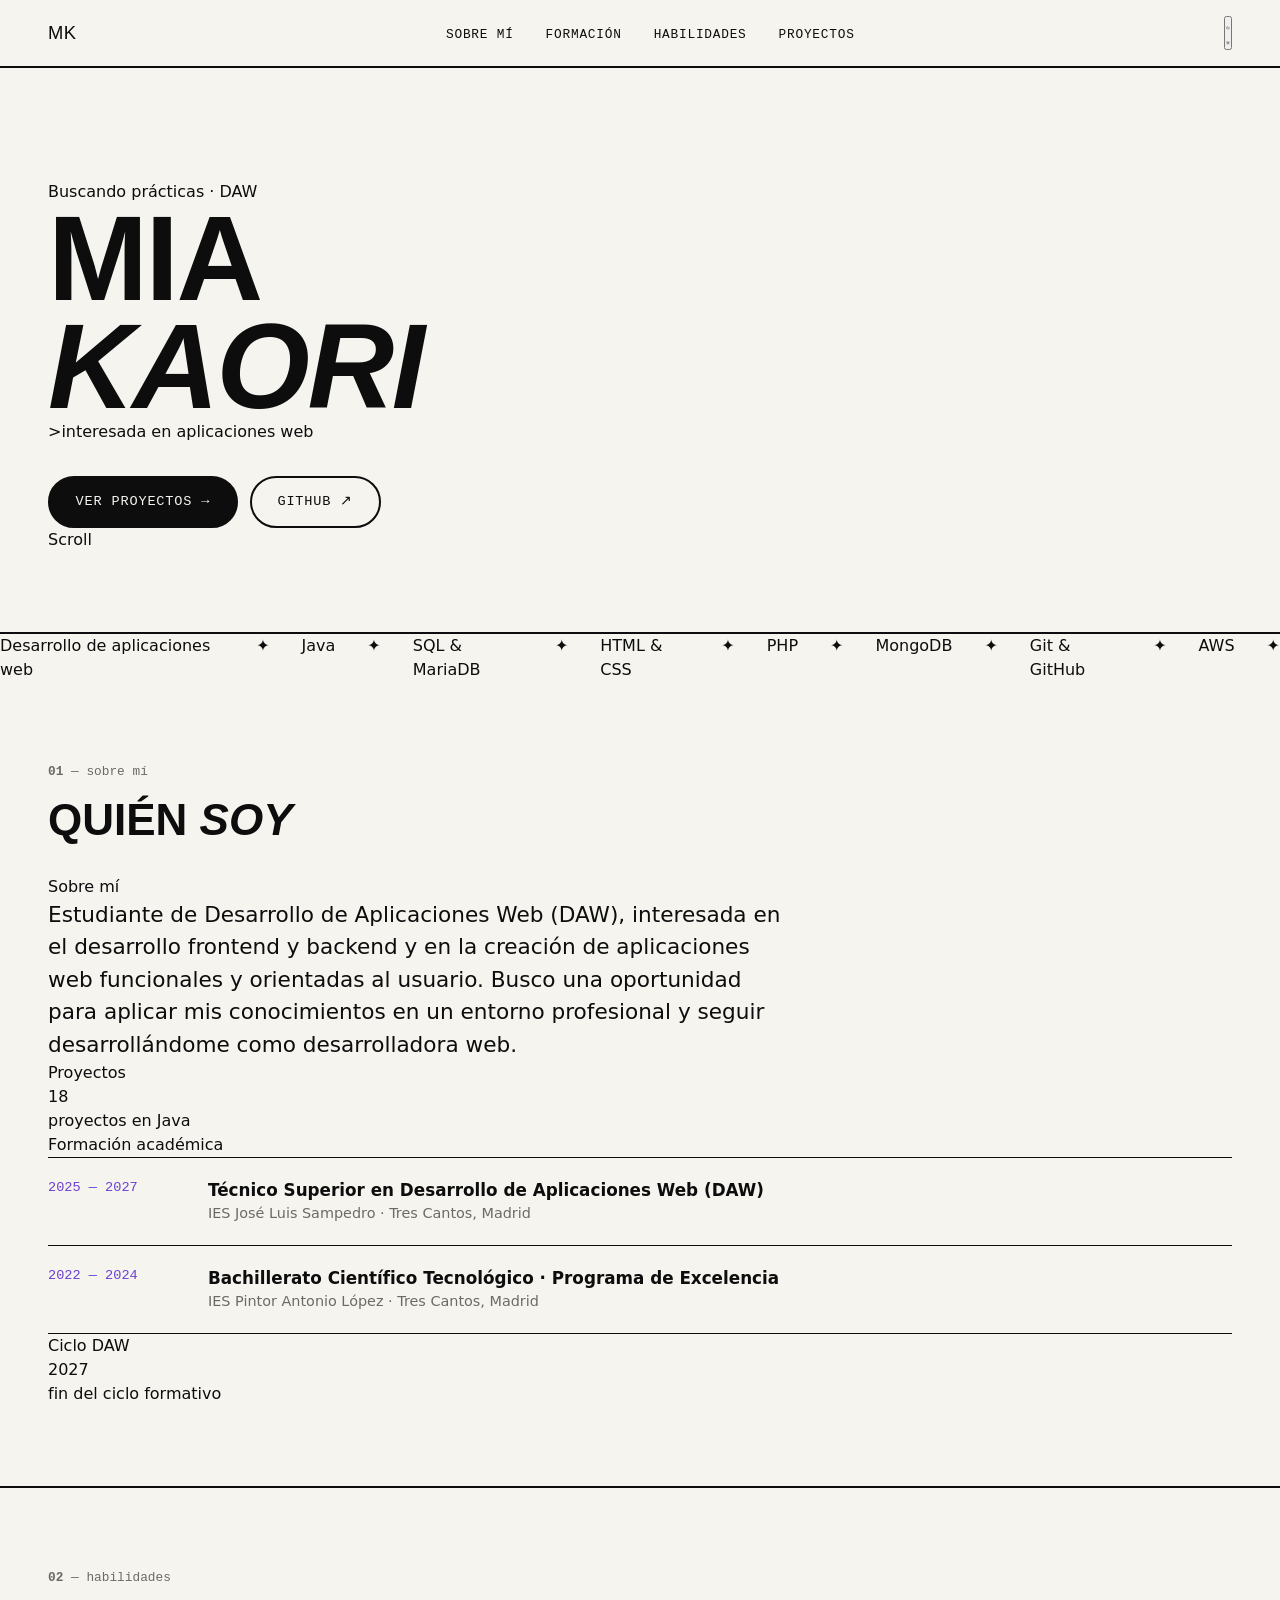
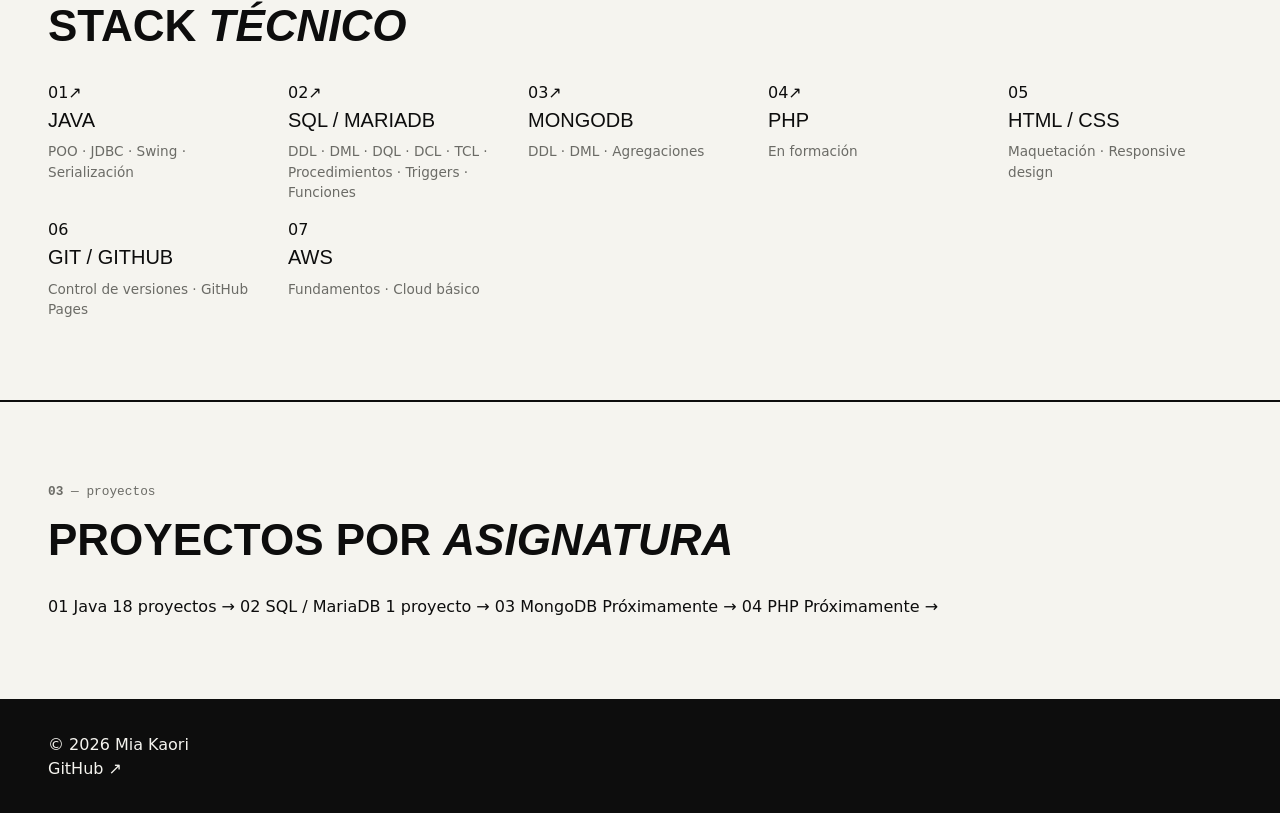
==== commit b7d1ac76: "Update index.html" ====
--- a/index.html
+++ b/index.html
@@ -5,180 +5,208 @@
   <meta name="viewport" content="width=device-width, initial-scale=1.0" />
   <title>Mia Kaori · Portfolio</title>
   <meta name="description" content="Portfolio de Mia Kaori, estudiante de Desarrollo de Aplicaciones Web (DAW)." />
+
+  <!-- Aplica el tema guardado antes de pintar la página (evita parpadeo) -->
+  <script>
+    (function () {
+      var t = null;
+      try { t = localStorage.getItem('tema'); } catch (e) {}
+      if (!t) t = window.matchMedia('(prefers-color-scheme: dark)').matches ? 'dark' : 'light';
+      document.documentElement.dataset.theme = t;
+    })();
+  </script>
+
   <link rel="preconnect" href="https://fonts.googleapis.com" />
   <link rel="preconnect" href="https://fonts.gstatic.com" crossorigin />
-  <link href="https://fonts.googleapis.com/css2?family=Archivo+Black&family=Space+Grotesk:wght@400;500;700&family=Space+Mono:wght@400;700&display=swap" rel="stylesheet" />
+  <link href="https://fonts.googleapis.com/css2?family=Fraunces:ital,opsz,wght@0,9..144,300..600;1,9..144,300..600&family=Manrope:wght@400;500;600;700&family=JetBrains+Mono:wght@400;500&display=swap" rel="stylesheet" />
   <link rel="stylesheet" href="style.css" />
 </head>
 <body>
 
-  <!-- Cinta superior -->
-  <div class="ticker" aria-hidden="true">
-    <div class="ticker-track">
-      <span>DESARROLLO DE APLICACIONES WEB</span><span>✦</span>
-      <span>JAVA</span><span>✦</span>
-      <span>SQL / MARIADB</span><span>✦</span>
-      <span>HTML / CSS</span><span>✦</span>
-      <span>PHP</span><span>✦</span>
-      <span>MONGODB</span><span>✦</span>
-      <span>GIT / GITHUB</span><span>✦</span>
-      <span>DESARROLLO DE APLICACIONES WEB</span><span>✦</span>
-      <span>JAVA</span><span>✦</span>
-      <span>SQL / MARIADB</span><span>✦</span>
-      <span>HTML / CSS</span><span>✦</span>
-      <span>PHP</span><span>✦</span>
-      <span>MONGODB</span><span>✦</span>
-      <span>GIT / GITHUB</span><span>✦</span>
-    </div>
-  </div>
-
-  <nav>
-    <a href="index.html" class="nav-logo">MIA KAORI</a>
+  <div class="aurora" aria-hidden="true"><span></span><span></span></div>
+  <div class="cursor-glow" aria-hidden="true"></div>
+
+  <nav class="nav">
+    <a href="index.html" class="nav-logo" aria-label="Inicio">MK</a>
     <ul class="nav-links">
       <li><a href="#sobreMi">Sobre mí</a></li>
       <li><a href="#formacion">Formación</a></li>
       <li><a href="#habilidades">Habilidades</a></li>
       <li><a href="#proyectos">Proyectos</a></li>
     </ul>
+    <button class="theme-toggle" type="button" aria-label="Cambiar tema">
+      <svg class="icon-moon" viewBox="0 0 24 24" fill="none" stroke="currentColor" stroke-width="1.8" stroke-linecap="round" stroke-linejoin="round"><path d="M21 12.8A9 9 0 1 1 11.2 3a7 7 0 0 0 9.8 9.8z"/></svg>
+      <svg class="icon-sun" viewBox="0 0 24 24" fill="none" stroke="currentColor" stroke-width="1.8" stroke-linecap="round"><circle cx="12" cy="12" r="4"/><path d="M12 2v2M12 20v2M4.9 4.9l1.4 1.4M17.7 17.7l1.4 1.4M2 12h2M20 12h2M4.9 19.1l1.4-1.4M17.7 6.3l1.4-1.4"/></svg>
+    </button>
   </nav>
 
   <header class="hero">
-    <p class="hero-eyebrow">// portfolio personal · 2026</p>
-    <h1>Mia<br />Kaori<span class="dot">.</span></h1>
-    <p class="hero-desc">
-      Estudiante de Desarrollo de Aplicaciones Web (DAW).
+    <p class="status"><span class="status-dot"></span>Buscando prácticas · DAW</p>
+    <h1 class="split" aria-label="Mia Kaori">Mia<br /><em>Kaori</em></h1>
+    <p class="hero-line">
+      <span class="prompt">&gt;</span>interesada en <span class="typed">aplicaciones web</span><span class="caret"></span>
     </p>
     <div class="hero-cta">
-      <a href="#proyectos" class="btn btn-primary">Ver proyectos</a>
-      <a href="https://github.com/Mia-Kaori" target="_blank" rel="noopener" class="btn btn-ghost">GitHub →</a>
+      <a href="#proyectos" class="btn btn-primary">Ver proyectos <span class="arrow">→</span></a>
+      <a href="https://github.com/Mia-Kaori" target="_blank" rel="noopener" class="btn btn-ghost">GitHub <span class="arrow">↗</span></a>
     </div>
+    <span class="scroll-hint">Scroll</span>
   </header>
 
+  <div class="band" aria-hidden="true">
+    <div class="ticker-track">
+      <span>Desarrollo de aplicaciones web</span><span class="sep">✦</span>
+      <span>Java</span><span class="sep">✦</span>
+      <span>SQL &amp; MariaDB</span><span class="sep">✦</span>
+      <span>HTML &amp; CSS</span><span class="sep">✦</span>
+      <span>PHP</span><span class="sep">✦</span>
+      <span>MongoDB</span><span class="sep">✦</span>
+      <span>Git &amp; GitHub</span><span class="sep">✦</span>
+      <span>AWS</span><span class="sep">✦</span>
+    </div>
+  </div>
+
   <main>
 
-    <section id="sobreMi">
+    <section class="section" id="sobreMi">
       <div class="section-head">
-        <p class="section-label">// sobre mí</p>
-        <h2>Sobre mí</h2>
-      </div>
-      <p class="about-text">
-        Estudiante de Desarrollo de Aplicaciones Web (DAW), interesada en el desarrollo frontend
-        y backend y en la creación de aplicaciones web funcionales y orientadas al usuario.
-        Busco una oportunidad para aplicar mis conocimientos en un entorno profesional y seguir
-        desarrollándome como desarrolladora web.
-      </p>
+        <p class="section-label"><b>01</b> — sobre mí</p>
+        <h2>Quién <em>soy</em></h2>
+      </div>
+
+      <div class="bento">
+        <article class="card glow about">
+          <p class="card-label">Sobre mí</p>
+          <p class="about-text">
+            Estudiante de Desarrollo de Aplicaciones Web (DAW), interesada en el desarrollo frontend
+            y backend y en la creación de aplicaciones web funcionales y orientadas al usuario.
+            Busco una oportunidad para aplicar mis conocimientos en un entorno profesional y seguir
+            desarrollándome como desarrolladora web.
+          </p>
+        </article>
+
+        <article class="card glow stat">
+          <p class="card-label">Proyectos</p>
+          <div>
+            <p class="stat-num" data-count="18">18</p>
+            <p class="stat-label">proyectos en Java</p>
+          </div>
+        </article>
+
+        <article class="card glow edu" id="formacion">
+          <p class="card-label">Formación académica</p>
+          <div class="edu-item">
+            <span class="edu-year">2025 — 2027</span>
+            <div>
+              <p class="edu-name">Técnico Superior en Desarrollo de Aplicaciones Web (DAW)</p>
+              <p class="edu-place">IES José Luis Sampedro · Tres Cantos, Madrid</p>
+            </div>
+          </div>
+          <div class="edu-item">
+            <span class="edu-year">2022 — 2024</span>
+            <div>
+              <p class="edu-name">Bachillerato Científico Tecnológico · Programa de Excelencia</p>
+              <p class="edu-place">IES Pintor Antonio López · Tres Cantos, Madrid</p>
+            </div>
+          </div>
+        </article>
+
+        <article class="card glow stat">
+          <p class="card-label">Ciclo DAW</p>
+          <div>
+            <p class="stat-num">2027</p>
+            <p class="stat-label">fin del ciclo formativo</p>
+          </div>
+        </article>
+      </div>
     </section>
 
-    <section id="formacion">
+    <section class="section" id="habilidades">
       <div class="section-head">
-        <p class="section-label">// formación académica</p>
-        <h2>Formación</h2>
-      </div>
-      <div class="edu-list">
-        <div class="edu-item">
-          <span class="edu-year">2025 — 2027</span>
-          <div>
-            <p class="edu-name">Técnico Superior en Desarrollo de Aplicaciones Web (DAW)</p>
-            <p class="edu-place">IES José Luis Sampedro · Tres Cantos, Madrid</p>
-          </div>
-        </div>
-        <div class="edu-item">
-          <span class="edu-year">2022 — 2024</span>
-          <div>
-            <p class="edu-name">Bachillerato Científico Tecnológico · Programa de Excelencia</p>
-            <p class="edu-place">IES Pintor Antonio López · Tres Cantos, Madrid</p>
-          </div>
-        </div>
-      </div>
-    </section>
-
-    <section id="habilidades">
-      <div class="section-head">
-        <p class="section-label">// habilidades técnicas</p>
-        <h2>Habilidades</h2>
-      </div>
+        <p class="section-label"><b>02</b> — habilidades</p>
+        <h2>Stack <em>técnico</em></h2>
+      </div>
+
       <div class="skills-grid">
-        <a class="skill-card" href="java.html">
+        <a class="card glow skill is-link" href="proyectos/java.html">
+          <div class="skill-top"><span>01</span><span class="skill-arrow">↗</span></div>
           <p class="skill-name">Java</p>
           <p class="skill-level">POO · JDBC · Swing · Serialización</p>
         </a>
-        <a class="skill-card" href="php.html">
+        <a class="card glow skill is-link" href="proyectos/sql.html">
+          <div class="skill-top"><span>02</span><span class="skill-arrow">↗</span></div>
+          <p class="skill-name">SQL / MariaDB</p>
+          <p class="skill-level">DDL · DML · DQL · DCL · TCL · Procedimientos · Triggers · Funciones</p>
+        </a>
+        <a class="card glow skill is-link" href="proyectos/mongodb.html">
+          <div class="skill-top"><span>03</span><span class="skill-arrow">↗</span></div>
+          <p class="skill-name">MongoDB</p>
+          <p class="skill-level">DDL · DML · Agregaciones</p>
+        </a>
+        <a class="card glow skill is-link" href="proyectos/php.html">
+          <div class="skill-top"><span>04</span><span class="skill-arrow">↗</span></div>
           <p class="skill-name">PHP</p>
           <p class="skill-level">En formación</p>
         </a>
-        <a class="skill-card" href="sql.html">
-          <p class="skill-name">SQL / MariaDB</p>
-          <p class="skill-level">DDL · DML · DQL · DCL · TCL · Procedimientos · Triggers · Funciones</p>
-        </a>
-        <div class="skill-card">
+        <div class="card glow skill">
+          <div class="skill-top"><span>05</span></div>
           <p class="skill-name">HTML / CSS</p>
           <p class="skill-level">Maquetación · Responsive design</p>
         </div>
-        <a class="skill-card" href="mongodb.html">
-          <p class="skill-name">MongoDB</p>
-          <p class="skill-level">DDL · DML · Agregaciones</p>
-        </a>
-        <div class="skill-card">
+        <div class="card glow skill">
+          <div class="skill-top"><span>06</span></div>
+          <p class="skill-name">Git / GitHub</p>
+          <p class="skill-level">Control de versiones · GitHub Pages</p>
+        </div>
+        <div class="card glow skill">
+          <div class="skill-top"><span>07</span></div>
           <p class="skill-name">AWS</p>
           <p class="skill-level">Fundamentos · Cloud básico</p>
         </div>
-        <div class="skill-card">
-          <p class="skill-name">Git / GitHub</p>
-          <p class="skill-level">Control de versiones · GitHub Pages</p>
-        </div>
       </div>
     </section>
 
-    <section id="proyectos">
+    <section class="section" id="proyectos">
       <div class="section-head">
-        <p class="section-label">// proyectos por asignatura</p>
-        <h2>Proyectos</h2>
-      </div>
-      <div class="subjects-grid">
-        <a class="subject-card" href="java.html">
-          <p class="subject-name">Java</p>
-          <p class="subject-count">18 proyectos</p>
-        </a>
-        <a class="subject-card" href="sql.html">
-          <p class="subject-name">SQL / MariaDB</p>
-          <p class="subject-count">1 proyecto</p>
-        </a>
-        <a class="subject-card" href="mongodb.html">
-          <p class="subject-name">MongoDB</p>
-          <p class="subject-count">Próximamente</p>
-        </a>
-        <a class="subject-card" href="php.html">
-          <p class="subject-name">PHP</p>
-          <p class="subject-count">Próximamente</p>
+        <p class="section-label"><b>03</b> — proyectos</p>
+        <h2>Proyectos por <em>asignatura</em></h2>
+      </div>
+
+      <div class="subject-list">
+        <a class="subject-row" href="proyectos/java.html">
+          <span class="row-num">01</span>
+          <span class="row-name">Java</span>
+          <span class="row-meta">18 proyectos</span>
+          <span class="row-arrow">→</span>
+        </a>
+        <a class="subject-row" href="proyectos/sql.html">
+          <span class="row-num">02</span>
+          <span class="row-name">SQL / MariaDB</span>
+          <span class="row-meta">1 proyecto</span>
+          <span class="row-arrow">→</span>
+        </a>
+        <a class="subject-row" href="proyectos/mongodb.html">
+          <span class="row-num">03</span>
+          <span class="row-name">MongoDB</span>
+          <span class="row-meta">Próximamente</span>
+          <span class="row-arrow">→</span>
+        </a>
+        <a class="subject-row" href="proyectos/php.html">
+          <span class="row-num">04</span>
+          <span class="row-name">PHP</span>
+          <span class="row-meta">Próximamente</span>
+          <span class="row-arrow">→</span>
         </a>
       </div>
     </section>
 
   </main>
 
-  <footer>
-    <div class="footer-row">
-      <p>© 2026 Mia Kaori</p>
-      <a href="https://github.com/Mia-Kaori" target="_blank" rel="noopener">GitHub →</a>
-    </div>
+  <footer class="footer">
+    <p>© 2026 Mia Kaori</p>
+    <a href="https://github.com/Mia-Kaori" target="_blank" rel="noopener">GitHub ↗</a>
   </footer>
 
-  <!-- Aparición al hacer scroll -->
-  <script>
-    const elementos = document.querySelectorAll('.section-head, .about-text, .edu-item, .skill-card, .subject-card, .project-card, .empty');
-    elementos.forEach(el => el.classList.add('reveal'));
-
-    const observer = new IntersectionObserver(entries => {
-      entries.forEach(entry => {
-        if (entry.isIntersecting) {
-          entry.target.classList.add('visible');
-          observer.unobserve(entry.target);
-        }
-      });
-    }, { threshold: 0.15 });
-
-    elementos.forEach(el => observer.observe(el));
-  </script>
-
+  <script src="script.js"></script>
 </body>
 </html>
--- a/style.css
+++ b/style.css
@@ -298,3 +298,85 @@
   .reveal { opacity: 1; translate: none; }
   * { transition: none !important; }
 }
+
+/* ===== Tarjetas de asignaturas (portada) ===== */
+.subjects-grid {
+  display: grid;
+  grid-template-columns: repeat(auto-fill, minmax(240px, 1fr));
+  gap: 1.25rem;
+}
+.subject-card {
+  position: relative;
+  display: flex;
+  flex-direction: column;
+  justify-content: space-between;
+  gap: 2.5rem;
+  min-height: 170px;
+  background: var(--card);
+  border: 2px solid var(--ink);
+  border-radius: var(--radius);
+  padding: 1.5rem;
+}
+.subject-card.reveal {
+  transition: opacity 0.6s ease, translate 0.6s ease, transform 0.2s, box-shadow 0.2s, background 0.2s, color 0.2s;
+}
+.subject-name {
+  font-family: var(--display);
+  font-size: clamp(1.4rem, 3vw, 1.9rem);
+  line-height: 1;
+  text-transform: uppercase;
+  padding-right: 2rem;
+}
+.subject-count {
+  font-family: var(--mono);
+  font-size: 0.8rem;
+  text-transform: uppercase;
+  letter-spacing: 0.06em;
+  color: var(--accent);
+}
+.subject-card::after {
+  content: "→";
+  position: absolute;
+  top: 1.25rem;
+  right: 1.25rem;
+  font-size: 1.4rem;
+  transition: transform 0.2s;
+}
+.subject-card:hover {
+  background: var(--ink);
+  color: var(--bg);
+  transform: translate(-4px, -4px);
+  box-shadow: 7px 7px 0 var(--accent);
+}
+.subject-card:hover .subject-count { color: #c4b0f5; }
+.subject-card:hover::after { transform: translateX(4px); }
+
+/* ===== Cabecera de las páginas de proyectos ===== */
+.page-head {
+  padding: clamp(2.5rem, 6vw, 4.5rem) clamp(1rem, 4vw, 3rem) clamp(2rem, 5vw, 3rem);
+  border-bottom: 2px solid var(--ink);
+}
+.page-head h1 {
+  font-family: var(--display);
+  font-size: clamp(2.25rem, 6vw, 4rem);
+  line-height: 1;
+  text-transform: uppercase;
+}
+.page-head h1 .count { color: var(--accent); }
+.page-intro {
+  margin-top: 1rem;
+  max-width: 40rem;
+  color: var(--muted);
+}
+.back {
+  display: inline-block;
+  margin-bottom: 2rem;
+  font-family: var(--mono);
+  font-size: 0.8rem;
+  text-transform: uppercase;
+  letter-spacing: 0.06em;
+  padding-bottom: 2px;
+  border-bottom: 2px solid transparent;
+  transition: border-color 0.2s;
+}
+.back:hover { border-color: var(--accent); }
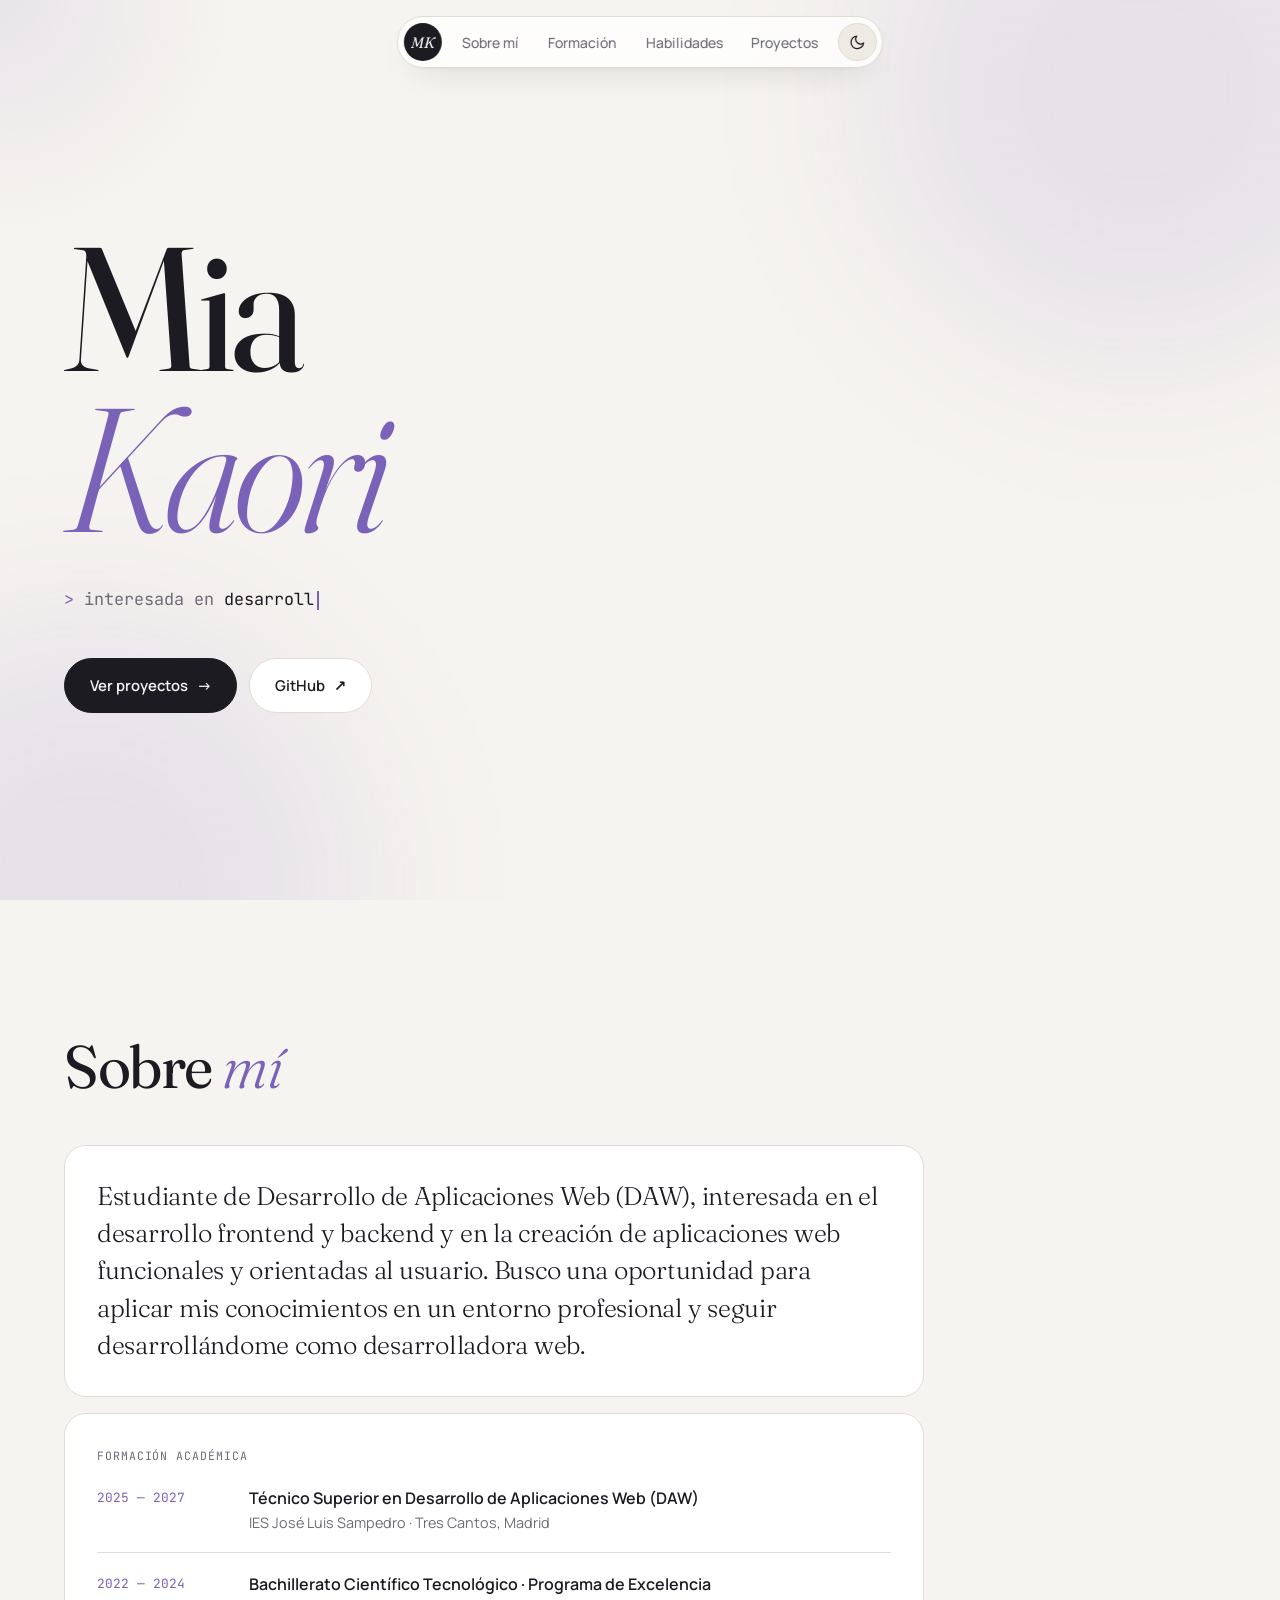
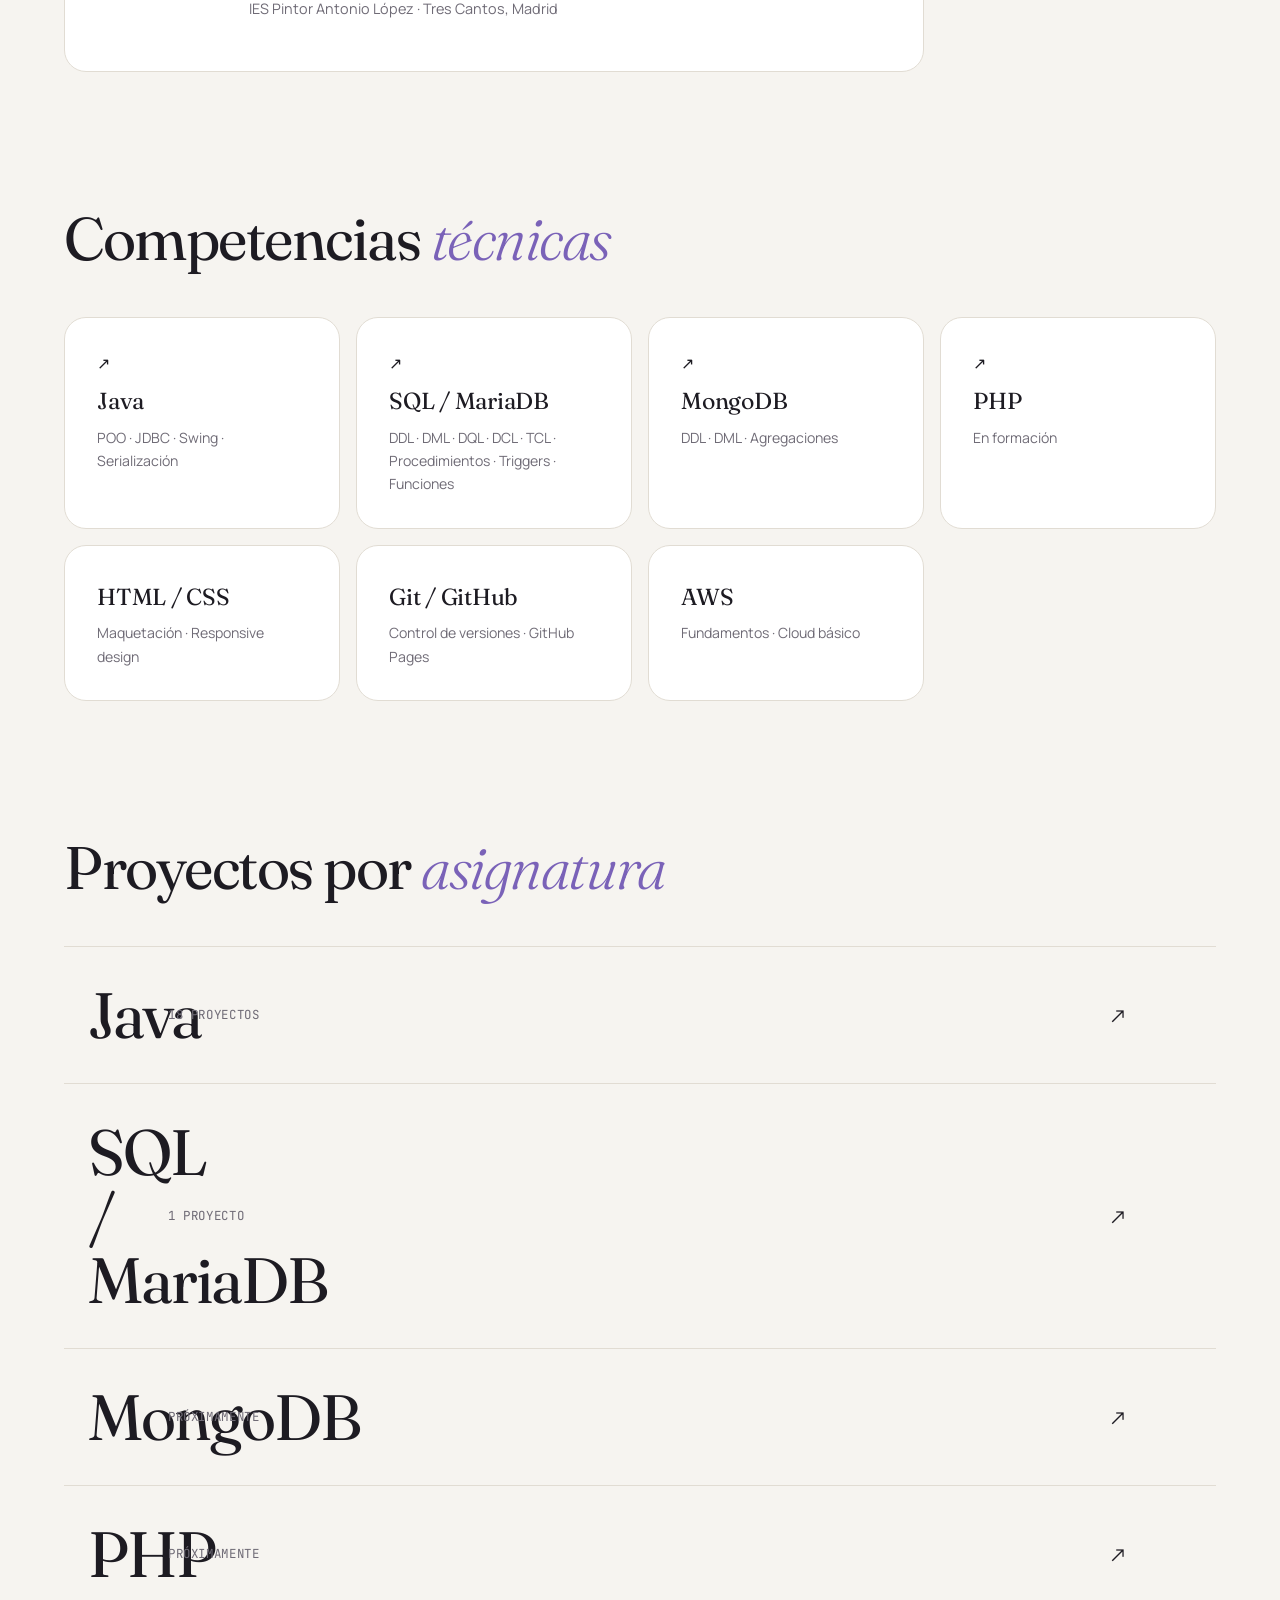
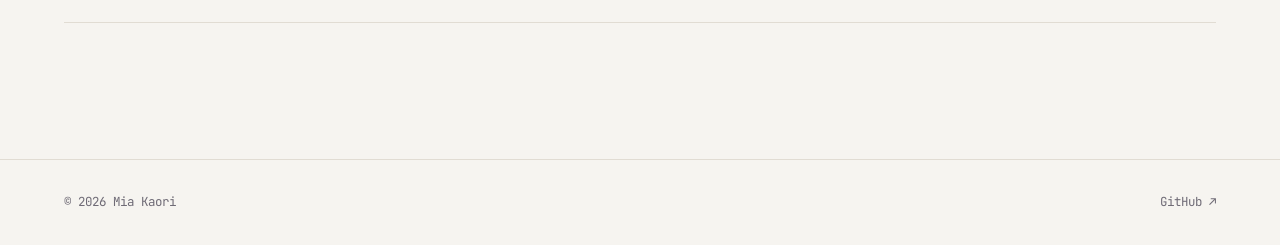
==== commit d56e43d7: "Update index.html" ====
--- a/index.html
+++ b/index.html
@@ -6,7 +6,6 @@
   <title>Mia Kaori · Portfolio</title>
   <meta name="description" content="Portfolio de Mia Kaori, estudiante de Desarrollo de Aplicaciones Web (DAW)." />
 
-  <!-- Aplica el tema guardado antes de pintar la página (evita parpadeo) -->
   <script>
     (function () {
       var t = null;
@@ -41,7 +40,6 @@
   </nav>
 
   <header class="hero">
-    <p class="status"><span class="status-dot"></span>Buscando prácticas · DAW</p>
     <h1 class="split" aria-label="Mia Kaori">Mia<br /><em>Kaori</em></h1>
     <p class="hero-line">
       <span class="prompt">&gt;</span>interesada en <span class="typed">aplicaciones web</span><span class="caret"></span>
@@ -50,47 +48,23 @@
       <a href="#proyectos" class="btn btn-primary">Ver proyectos <span class="arrow">→</span></a>
       <a href="https://github.com/Mia-Kaori" target="_blank" rel="noopener" class="btn btn-ghost">GitHub <span class="arrow">↗</span></a>
     </div>
-    <span class="scroll-hint">Scroll</span>
   </header>
-
-  <div class="band" aria-hidden="true">
-    <div class="ticker-track">
-      <span>Desarrollo de aplicaciones web</span><span class="sep">✦</span>
-      <span>Java</span><span class="sep">✦</span>
-      <span>SQL &amp; MariaDB</span><span class="sep">✦</span>
-      <span>HTML &amp; CSS</span><span class="sep">✦</span>
-      <span>PHP</span><span class="sep">✦</span>
-      <span>MongoDB</span><span class="sep">✦</span>
-      <span>Git &amp; GitHub</span><span class="sep">✦</span>
-      <span>AWS</span><span class="sep">✦</span>
-    </div>
-  </div>
 
   <main>
 
     <section class="section" id="sobreMi">
       <div class="section-head">
-        <p class="section-label"><b>01</b> — sobre mí</p>
-        <h2>Quién <em>soy</em></h2>
+        <h2>Sobre <em>mí</em></h2>
       </div>
 
       <div class="bento">
         <article class="card glow about">
-          <p class="card-label">Sobre mí</p>
           <p class="about-text">
             Estudiante de Desarrollo de Aplicaciones Web (DAW), interesada en el desarrollo frontend
             y backend y en la creación de aplicaciones web funcionales y orientadas al usuario.
             Busco una oportunidad para aplicar mis conocimientos en un entorno profesional y seguir
             desarrollándome como desarrolladora web.
           </p>
-        </article>
-
-        <article class="card glow stat">
-          <p class="card-label">Proyectos</p>
-          <div>
-            <p class="stat-num" data-count="18">18</p>
-            <p class="stat-label">proyectos en Java</p>
-          </div>
         </article>
 
         <article class="card glow edu" id="formacion">
@@ -110,56 +84,44 @@
             </div>
           </div>
         </article>
-
-        <article class="card glow stat">
-          <p class="card-label">Ciclo DAW</p>
-          <div>
-            <p class="stat-num">2027</p>
-            <p class="stat-label">fin del ciclo formativo</p>
-          </div>
-        </article>
       </div>
     </section>
 
     <section class="section" id="habilidades">
       <div class="section-head">
-        <p class="section-label"><b>02</b> — habilidades</p>
-        <h2>Stack <em>técnico</em></h2>
+        <h2>Competencias <em>técnicas</em></h2>
       </div>
 
       <div class="skills-grid">
         <a class="card glow skill is-link" href="proyectos/java.html">
-          <div class="skill-top"><span>01</span><span class="skill-arrow">↗</span></div>
+          <span class="skill-arrow">↗</span>
           <p class="skill-name">Java</p>
           <p class="skill-level">POO · JDBC · Swing · Serialización</p>
         </a>
         <a class="card glow skill is-link" href="proyectos/sql.html">
-          <div class="skill-top"><span>02</span><span class="skill-arrow">↗</span></div>
+          <span class="skill-arrow">↗</span>
           <p class="skill-name">SQL / MariaDB</p>
           <p class="skill-level">DDL · DML · DQL · DCL · TCL · Procedimientos · Triggers · Funciones</p>
         </a>
         <a class="card glow skill is-link" href="proyectos/mongodb.html">
-          <div class="skill-top"><span>03</span><span class="skill-arrow">↗</span></div>
+          <span class="skill-arrow">↗</span>
           <p class="skill-name">MongoDB</p>
           <p class="skill-level">DDL · DML · Agregaciones</p>
         </a>
         <a class="card glow skill is-link" href="proyectos/php.html">
-          <div class="skill-top"><span>04</span><span class="skill-arrow">↗</span></div>
+          <span class="skill-arrow">↗</span>
           <p class="skill-name">PHP</p>
           <p class="skill-level">En formación</p>
         </a>
         <div class="card glow skill">
-          <div class="skill-top"><span>05</span></div>
           <p class="skill-name">HTML / CSS</p>
           <p class="skill-level">Maquetación · Responsive design</p>
         </div>
         <div class="card glow skill">
-          <div class="skill-top"><span>06</span></div>
           <p class="skill-name">Git / GitHub</p>
           <p class="skill-level">Control de versiones · GitHub Pages</p>
         </div>
         <div class="card glow skill">
-          <div class="skill-top"><span>07</span></div>
           <p class="skill-name">AWS</p>
           <p class="skill-level">Fundamentos · Cloud básico</p>
         </div>
@@ -168,31 +130,26 @@
 
     <section class="section" id="proyectos">
       <div class="section-head">
-        <p class="section-label"><b>03</b> — proyectos</p>
         <h2>Proyectos por <em>asignatura</em></h2>
       </div>
 
       <div class="subject-list">
         <a class="subject-row" href="proyectos/java.html">
-          <span class="row-num">01</span>
           <span class="row-name">Java</span>
           <span class="row-meta">18 proyectos</span>
           <span class="row-arrow">→</span>
         </a>
         <a class="subject-row" href="proyectos/sql.html">
-          <span class="row-num">02</span>
           <span class="row-name">SQL / MariaDB</span>
           <span class="row-meta">1 proyecto</span>
           <span class="row-arrow">→</span>
         </a>
         <a class="subject-row" href="proyectos/mongodb.html">
-          <span class="row-num">03</span>
           <span class="row-name">MongoDB</span>
           <span class="row-meta">Próximamente</span>
           <span class="row-arrow">→</span>
         </a>
         <a class="subject-row" href="proyectos/php.html">
-          <span class="row-num">04</span>
           <span class="row-name">PHP</span>
           <span class="row-meta">Próximamente</span>
           <span class="row-arrow">→</span>
--- a/style.css
+++ b/style.css
@@ -1,382 +1,701 @@
-/* ===== Variables ===== */
+/* =========================================
+   TEMA CLARO (por defecto)
+   ========================================= */
 :root {
-  --bg: #f5f4ef;
-  --card: #ffffff;
-  --ink: #0d0d0d;
-  --muted: #6b6b66;
-  --accent: #6b3fd1;
-  --radius: 14px;
-  --display: "Archivo Black", Impact, sans-serif;
-  --body: "Space Grotesk", system-ui, sans-serif;
-  --mono: "Space Mono", ui-monospace, monospace;
-}
-
-* { box-sizing: border-box; margin: 0; padding: 0; }
-
-html { scroll-behavior: smooth; }
+  --bg: #f6f4f0;
+  --surface: #ffffff;
+  --surface-2: #eeebe5;
+  --line: #e1dcd3;
+  --text: #1d1b22;
+  --muted: #6f6b76;
+  --accent: #7a62b8;
+  --accent-soft: rgba(122, 98, 184, 0.10);
+  --glow: rgba(122, 98, 184, 0.10);
+  --shadow: 0 1px 2px rgba(29, 27, 34, 0.04), 0 14px 34px -18px rgba(29, 27, 34, 0.22);
+
+  --serif: "Fraunces", Georgia, serif;
+  --sans: "Manrope", system-ui, sans-serif;
+  --mono: "JetBrains Mono", ui-monospace, monospace;
+  --radius: 22px;
+  --pad: clamp(1.25rem, 5vw, 4.5rem);
+  --ease: cubic-bezier(0.7, 0, 0.2, 1);
+  color-scheme: light;
+}
+
+/* =========================================
+   TEMA OSCURO
+   ========================================= */
+[data-theme="dark"] {
+  --bg: #121116;
+  --surface: #1a1920;
+  --surface-2: #232129;
+  --line: #2d2b35;
+  --text: #ece9f1;
+  --muted: #a39fad;
+  --accent: #b4a3e3;
+  --accent-soft: rgba(180, 163, 227, 0.12);
+  --glow: rgba(180, 163, 227, 0.07);
+  --shadow: 0 1px 2px rgba(0, 0, 0, 0.3), 0 18px 40px -20px rgba(0, 0, 0, 0.7);
+  color-scheme: dark;
+}
+
+/* =========================================
+   BASE
+   ========================================= */
+*, *::before, *::after { box-sizing: border-box; margin: 0; padding: 0; }
+
+html { scroll-behavior: smooth; overflow-x: clip; }
 
 body {
   background: var(--bg);
-  color: var(--ink);
-  font-family: var(--body);
-  line-height: 1.5;
+  color: var(--text);
+  font-family: var(--sans);
+  line-height: 1.65;
   -webkit-font-smoothing: antialiased;
+  overflow-x: clip;
 }
 
 a { color: inherit; text-decoration: none; }
-
-/* ===== Cinta superior ===== */
-.ticker {
-  background: var(--ink);
+svg { display: block; }
+::selection { background: var(--accent); color: var(--bg); }
+[id] { scroll-margin-top: 6rem; }
+
+/* Transición circular al cambiar de tema */
+::view-transition-old(root),
+::view-transition-new(root) { animation: none; mix-blend-mode: normal; }
+
+/* =========================================
+   FONDO: manchas de luz suaves + brillo del cursor
+   ========================================= */
+.aurora {
+  position: fixed;
+  inset: 0;
+  z-index: -1;
+  overflow: hidden;
+  pointer-events: none;
+}
+.aurora span {
+  position: absolute;
+  width: 42vmax;
+  height: 42vmax;
+  border-radius: 50%;
+  background: var(--accent);
+  opacity: 0.12;
+  filter: blur(90px);
+  animation: float 22s ease-in-out infinite alternate;
+}
+.aurora span:nth-child(1) { top: -14vmax; right: -10vmax; }
+.aurora span:nth-child(2) { bottom: -20vmax; left: -14vmax; animation-duration: 28s; animation-delay: -6s; }
+@keyframes float { to { transform: translate(-6vmax, 5vmax) scale(1.12); } }
+
+.cursor-glow {
+  position: fixed;
+  top: 0;
+  left: 0;
+  z-index: -1;
+  width: 520px;
+  height: 520px;
+  margin: -260px 0 0 -260px;
+  border-radius: 50%;
+  background: radial-gradient(circle, var(--glow), transparent 65%);
+  pointer-events: none;
+  display: none;
+  transition: transform 0.25s ease-out;
+}
+@media (pointer: fine) { .cursor-glow { display: block; } }
+
+/* =========================================
+   NAVEGACIÓN
+   ========================================= */
+.nav {
+  position: fixed;
+  top: 1rem;
+  left: 50%;
+  translate: -50% 0;
+  z-index: 50;
+  display: flex;
+  align-items: center;
+  gap: 0.35rem;
+  max-width: calc(100% - 2rem);
+  padding: 0.35rem;
+  background: var(--surface);
+  background: color-mix(in srgb, var(--surface) 78%, transparent);
+  backdrop-filter: blur(16px) saturate(140%);
+  -webkit-backdrop-filter: blur(16px) saturate(140%);
+  border: 1px solid var(--line);
+  border-radius: 999px;
+  box-shadow: var(--shadow);
+}
+.nav-logo {
+  display: grid;
+  place-items: center;
+  flex-shrink: 0;
+  width: 2.4rem;
+  height: 2.4rem;
+  border-radius: 50%;
+  background: var(--text);
   color: var(--bg);
+  font-family: var(--serif);
+  font-style: italic;
+  font-size: 0.95rem;
+}
+.nav-links {
+  display: flex;
+  min-width: 0;
+  list-style: none;
+  overflow-x: auto;
+  scrollbar-width: none;
+}
+.nav-links::-webkit-scrollbar { display: none; }
+.nav-links a {
+  display: block;
+  padding: 0.5rem 0.9rem;
+  border-radius: 999px;
+  font-size: 0.88rem;
+  font-weight: 500;
+  color: var(--muted);
+  white-space: nowrap;
+  transition: color 0.2s, background-color 0.2s;
+}
+.nav-links a:hover { color: var(--text); background: var(--surface-2); }
+
+.theme-toggle {
+  display: grid;
+  place-items: center;
+  flex-shrink: 0;
+  width: 2.4rem;
+  height: 2.4rem;
+  border: 1px solid var(--line);
+  border-radius: 50%;
+  background: var(--surface-2);
+  color: var(--text);
+  cursor: pointer;
+  transition: transform 0.35s var(--ease), border-color 0.2s;
+}
+.theme-toggle:hover { border-color: var(--accent); transform: rotate(-20deg); }
+.theme-toggle svg { width: 1.05rem; height: 1.05rem; }
+.icon-sun { display: none; }
+[data-theme="dark"] .icon-sun { display: block; }
+[data-theme="dark"] .icon-moon { display: none; }
+
+/* =========================================
+   HERO
+   ========================================= */
+.hero {
+  position: relative;
+  min-height: 100svh;
+  display: flex;
+  flex-direction: column;
+  justify-content: center;
+  padding: 7.5rem var(--pad) 5rem;
+}
+.status {
+  display: inline-flex;
+  align-items: center;
+  gap: 0.6rem;
+  width: fit-content;
+  margin-bottom: 2.25rem;
+  padding: 0.45rem 0.95rem;
+  border: 1px solid var(--line);
+  border-radius: 999px;
+  background: var(--surface);
+  font-family: var(--mono);
+  font-size: 0.74rem;
+  color: var(--muted);
+}
+.status-dot {
+  position: relative;
+  width: 7px;
+  height: 7px;
+  border-radius: 50%;
+  background: #7fb59a;
+}
+.status-dot::after {
+  content: "";
+  position: absolute;
+  inset: 0;
+  border-radius: 50%;
+  background: inherit;
+  animation: ping 2.2s ease-out infinite;
+}
+@keyframes ping { to { transform: scale(3); opacity: 0; } }
+
+.hero h1 {
+  font-family: var(--serif);
+  font-weight: 400;
+  font-size: clamp(3.75rem, 14vw, 11rem);
+  line-height: 0.92;
+  letter-spacing: -0.035em;
+}
+.hero h1 em {
+  font-style: italic;
+  font-weight: 300;
+  color: var(--accent);
+}
+
+/* Letras que aparecen una a una (las crea script.js) */
+.char {
+  display: inline-block;
+  animation: charIn 0.9s var(--ease) both;
+  animation-delay: calc(var(--i) * 60ms + 150ms);
+}
+@keyframes charIn {
+  from { opacity: 0; translate: 0 0.35em; filter: blur(8px); }
+}
+
+.hero-line {
+  margin-top: 2.25rem;
+  font-family: var(--mono);
+  font-size: clamp(0.9rem, 1.8vw, 1.05rem);
+  color: var(--muted);
+}
+.hero-line .prompt { margin-right: 0.6rem; color: var(--accent); }
+.typed { color: var(--text); }
+.caret {
+  display: inline-block;
+  width: 2px;
+  height: 1.15em;
+  margin-left: 3px;
+  vertical-align: text-bottom;
+  background: var(--accent);
+  animation: blink 1s steps(1) infinite;
+}
+@keyframes blink { 50% { opacity: 0; } }
+
+.hero-cta {
+  display: flex;
+  flex-wrap: wrap;
+  gap: 0.75rem;
+  margin-top: 2.75rem;
+}
+.scroll-hint {
+  position: absolute;
+  left: var(--pad);
+  bottom: 2rem;
+  display: flex;
+  align-items: center;
+  gap: 0.75rem;
+  font-family: var(--mono);
+  font-size: 0.72rem;
+  letter-spacing: 0.12em;
+  text-transform: uppercase;
+  color: var(--muted);
+}
+.scroll-hint::before {
+  content: "";
+  width: 2.5rem;
+  height: 1px;
+  background: currentColor;
+}
+
+/* =========================================
+   BOTONES
+   ========================================= */
+.btn {
+  display: inline-flex;
+  align-items: center;
+  gap: 0.55rem;
+  padding: 0.9rem 1.55rem;
+  border: 1px solid var(--line);
+  border-radius: 999px;
+  font-size: 0.93rem;
+  font-weight: 600;
+  transition: transform 0.25s, background-color 0.25s, color 0.25s, border-color 0.25s, box-shadow 0.25s;
+}
+.btn-primary { background: var(--text); border-color: var(--text); color: var(--bg); }
+.btn-primary:hover { transform: translateY(-2px); box-shadow: var(--shadow); }
+.btn-ghost { background: var(--surface); }
+.btn-ghost:hover { transform: translateY(-2px); border-color: var(--accent); color: var(--accent); }
+.btn .arrow { transition: translate 0.25s; }
+.btn:hover .arrow { translate: 3px 0; }
+
+/* =========================================
+   CINTA EN MOVIMIENTO
+   ========================================= */
+.band {
   overflow: hidden;
   white-space: nowrap;
-  font-family: var(--mono);
-  font-size: 0.75rem;
-  letter-spacing: 0.12em;
-  padding: 0.55rem 0;
+  padding: 1.1rem 0;
+  background: var(--surface);
+  border-block: 1px solid var(--line);
 }
 .ticker-track {
   display: inline-flex;
-  gap: 2rem;
-  animation: ticker 32s linear infinite;
-}
-@keyframes ticker {
-  from { transform: translateX(0); }
-  to   { transform: translateX(-50%); }
-}
-
-/* ===== Navegación ===== */
-nav {
-  position: sticky;
-  top: 0;
-  z-index: 10;
-  display: flex;
   align-items: center;
+  animation: ticker 40s linear infinite;
+}
+.band:hover .ticker-track { animation-play-state: paused; }
+.ticker-track span {
+  padding-right: 2.25rem;
+  font-family: var(--serif);
+  font-size: clamp(1.25rem, 2.6vw, 1.75rem);
+  font-style: italic;
+  font-weight: 300;
+}
+.ticker-track .sep {
+  font-family: var(--sans);
+  font-style: normal;
+  font-size: 0.9rem;
+  color: var(--accent);
+}
+@keyframes ticker { to { transform: translateX(-50%); } }
+
+/* =========================================
+   SECCIONES
+   ========================================= */
+.section { padding: clamp(5rem, 11vw, 8.5rem) var(--pad) 0; }
+
+.section-head { margin-bottom: clamp(2rem, 4vw, 3rem); }
+.section-label {
+  margin-bottom: 0.9rem;
+  font-family: var(--mono);
+  font-size: 0.76rem;
+  letter-spacing: 0.04em;
+  color: var(--muted);
+}
+.section-label b { font-weight: 500; color: var(--accent); }
+.section-head h2 {
+  font-family: var(--serif);
+  font-weight: 400;
+  font-size: clamp(2.2rem, 5.5vw, 3.75rem);
+  line-height: 1.02;
+  letter-spacing: -0.025em;
+}
+.section-head h2 em,
+.page-head h1 em {
+  font-style: italic;
+  font-weight: 300;
+  color: var(--accent);
+}
+
+/* =========================================
+   TARJETAS (base + foco de luz que sigue al ratón)
+   ========================================= */
+.card {
+  position: relative;
+  isolation: isolate;
+  overflow: hidden;
+  padding: clamp(1.4rem, 2.6vw, 2rem);
+  background: var(--surface);
+  border: 1px solid var(--line);
+  border-radius: var(--radius);
+}
+.glow::before {
+  content: "";
+  position: absolute;
+  inset: 0;
+  z-index: -1;
+  background: radial-gradient(420px circle at var(--x, 50%) var(--y, 50%), var(--accent-soft), transparent 45%);
+  opacity: 0;
+  transition: opacity 0.35s;
+}
+.glow:hover::before { opacity: 1; }
+.card-label {
+  margin-bottom: 1.25rem;
+  font-family: var(--mono);
+  font-size: 0.72rem;
+  letter-spacing: 0.08em;
+  text-transform: uppercase;
+  color: var(--muted);
+}
+
+/* =========================================
+   SOBRE MÍ + FORMACIÓN (bento)
+   ========================================= */
+.bento {
+  display: grid;
+  grid-template-columns: repeat(4, 1fr);
+  gap: 1rem;
+}
+.about, .edu { grid-column: span 3; }
+.stat {
+  display: flex;
+  flex-direction: column;
   justify-content: space-between;
-  gap: 1rem;
-  padding: 1rem clamp(1rem, 4vw, 3rem);
-  background: var(--bg);
-  border-bottom: 2px solid var(--ink);
-}
-.nav-logo {
-  font-family: var(--display);
-  font-size: 1.15rem;
-  letter-spacing: 0.02em;
-}
-.nav-links {
-  display: flex;
-  gap: clamp(0.9rem, 2.5vw, 2rem);
-  list-style: none;
-  overflow-x: auto;
-}
-.nav-links a {
-  font-family: var(--mono);
-  font-size: 0.8rem;
-  text-transform: uppercase;
-  letter-spacing: 0.06em;
-  white-space: nowrap;
-  padding-bottom: 2px;
-  border-bottom: 2px solid transparent;
-  transition: border-color 0.2s;
-}
-.nav-links a:hover { border-color: var(--accent); }
-
-/* ===== Hero ===== */
-.hero {
-  padding: clamp(3rem, 9vw, 7rem) clamp(1rem, 4vw, 3rem) clamp(3rem, 7vw, 5rem);
-  border-bottom: 2px solid var(--ink);
-}
-.hero-eyebrow,
-.section-label {
-  font-family: var(--mono);
-  font-size: 0.8rem;
-  color: var(--muted);
-  margin-bottom: 1rem;
-}
-.hero h1 {
-  font-family: var(--display);
-  font-size: clamp(3rem, 11vw, 7.5rem);
-  line-height: 0.9;
-  text-transform: uppercase;
-  letter-spacing: -0.02em;
-}
-.hero h1 .dot { color: var(--accent); }
-.hero-desc {
-  margin-top: 1.75rem;
-  max-width: 34rem;
-  font-size: clamp(1rem, 2vw, 1.2rem);
-  color: var(--muted);
-}
-.hero-cta {
-  display: flex;
-  flex-wrap: wrap;
-  gap: 0.75rem;
-  margin-top: 2rem;
-}
-
-/* ===== Botones ===== */
-.btn {
-  display: inline-block;
-  padding: 0.85rem 1.6rem;
-  border: 2px solid var(--ink);
-  border-radius: 999px;
-  font-family: var(--mono);
-  font-size: 0.85rem;
-  text-transform: uppercase;
-  letter-spacing: 0.06em;
-  transition: background 0.2s, color 0.2s, transform 0.2s;
-}
-.btn-primary { background: var(--ink); color: var(--bg); }
-.btn-primary:hover { background: var(--accent); border-color: var(--accent); }
-.btn-ghost:hover { background: var(--ink); color: var(--bg); }
-.btn:hover { transform: translateY(-2px); }
-
-/* ===== Secciones ===== */
-main section {
-  padding: clamp(3rem, 7vw, 5rem) clamp(1rem, 4vw, 3rem);
-  border-bottom: 2px solid var(--ink);
-  scroll-margin-top: 4.5rem;
-}
-.section-head { margin-bottom: 2rem; }
-.section-head h2 {
-  font-family: var(--display);
-  font-size: clamp(1.75rem, 4vw, 2.75rem);
-  line-height: 1.05;
-  text-transform: uppercase;
-}
-.section-head .count { color: var(--accent); }
-
+  min-height: 200px;
+}
 .about-text {
-  max-width: 46rem;
-  font-size: clamp(1.05rem, 2.2vw, 1.35rem);
-}
-
-/* ===== Formación ===== */
+  font-family: var(--serif);
+  font-size: clamp(1.2rem, 2.2vw, 1.6rem);
+  font-weight: 300;
+  line-height: 1.45;
+  letter-spacing: -0.01em;
+}
+.stat-num {
+  font-family: var(--serif);
+  font-weight: 400;
+  font-size: clamp(3rem, 6vw, 4.5rem);
+  line-height: 1;
+  letter-spacing: -0.03em;
+}
+.stat-label { margin-top: 0.4rem; font-size: 0.9rem; color: var(--muted); }
+
 .edu-item {
   display: grid;
-  grid-template-columns: 9rem 1fr;
+  grid-template-columns: 8.5rem 1fr;
   gap: 1rem;
-  padding: 1.25rem 0;
-  border-top: 1px solid var(--ink);
-}
-.edu-item:last-child { border-bottom: 1px solid var(--ink); }
-.edu-year { font-family: var(--mono); font-size: 0.85rem; color: var(--accent); }
-.edu-name { font-weight: 700; font-size: 1.05rem; }
-.edu-place { color: var(--muted); font-size: 0.9rem; }
-
-/* ===== Habilidades ===== */
+  padding: 1.1rem 0;
+  border-top: 1px solid var(--line);
+}
+.edu-item:first-of-type { padding-top: 0; border-top: 0; }
+.edu-year { padding-top: 0.15rem; font-family: var(--mono); font-size: 0.8rem; color: var(--accent); }
+.edu-name { font-weight: 600; }
+.edu-place { font-size: 0.9rem; color: var(--muted); }
+
+/* =========================================
+   HABILIDADES
+   ========================================= */
 .skills-grid {
   display: grid;
-  grid-template-columns: repeat(auto-fill, minmax(220px, 1fr));
+  grid-template-columns: repeat(auto-fill, minmax(230px, 1fr));
   gap: 1rem;
 }
-.skill-card {
-  background: var(--card);
-  border: 2px solid var(--ink);
-  border-radius: var(--radius);
-  padding: 1.25rem;
+.skill {
+  display: flex;
+  flex-direction: column;
+  gap: 0.35rem;
+  transition: transform 0.3s, border-color 0.3s, box-shadow 0.3s;
+}
+.skill-top {
+  display: flex;
+  justify-content: space-between;
+  margin-bottom: 1.5rem;
+  font-family: var(--mono);
+  font-size: 0.74rem;
+  color: var(--muted);
 }
 .skill-name {
-  font-family: var(--display);
-  font-size: 1.25rem;
+  font-family: var(--serif);
+  font-size: 1.45rem;
+  font-weight: 400;
+  letter-spacing: -0.01em;
+}
+.skill-level { font-size: 0.88rem; color: var(--muted); }
+.skill-arrow { transition: translate 0.25s, color 0.25s; }
+.skill.is-link:hover {
+  transform: translateY(-4px);
+  border-color: color-mix(in srgb, var(--accent) 45%, var(--line));
+  box-shadow: var(--shadow);
+}
+.skill.is-link:hover .skill-arrow { translate: 2px -2px; color: var(--accent); }
+
+/* =========================================
+   LISTA DE ASIGNATURAS (efecto cortina)
+   ========================================= */
+.subject-list { border-top: 1px solid var(--line); }
+.subject-row {
+  position: relative;
+  isolation: isolate;
+  overflow: hidden;
+  display: grid;
+  grid-template-columns: 4rem 1fr auto 3rem;
+  align-items: center;
+  gap: 1rem;
+  padding: clamp(1.4rem, 3.2vw, 2.25rem) clamp(0.5rem, 2vw, 1.5rem);
+  border-bottom: 1px solid var(--line);
+  transition: color 0.45s var(--ease);
+}
+.subject-row::before {
+  content: "";
+  position: absolute;
+  inset: 0;
+  z-index: -1;
+  background: var(--text);
+  transform: scaleY(0);
+  transform-origin: bottom;
+  transition: transform 0.45s var(--ease);
+}
+.subject-row:hover { color: var(--bg); }
+.subject-row:hover::before { transform: scaleY(1); transform-origin: top; }
+
+.row-num { font-family: var(--mono); font-size: 0.8rem; color: var(--accent); transition: color 0.45s; }
+.row-name {
+  font-family: var(--serif);
+  font-size: clamp(1.9rem, 5.5vw, 4rem);
+  font-weight: 400;
+  line-height: 1;
+  letter-spacing: -0.03em;
+  transition: translate 0.45s var(--ease);
+}
+.row-meta {
+  font-family: var(--mono);
+  font-size: 0.78rem;
+  letter-spacing: 0.05em;
   text-transform: uppercase;
-}
-.skill-level { margin-top: 0.4rem; font-size: 0.85rem; color: var(--muted); }
-a.skill-card { transition: transform 0.2s, box-shadow 0.2s; }
-a.skill-card .skill-name::after { content: " ↗"; color: var(--accent); }
-a.skill-card:hover { transform: translate(-3px, -3px); box-shadow: 5px 5px 0 var(--ink); }
-
-/* ===== Proyectos ===== */
+  color: var(--muted);
+  transition: color 0.45s;
+}
+.row-arrow {
+  justify-self: end;
+  font-size: 1.4rem;
+  rotate: -45deg;
+  transition: rotate 0.45s var(--ease);
+}
+.subject-row:hover .row-name { translate: 0.8rem 0; font-style: italic; }
+.subject-row:hover .row-num,
+.subject-row:hover .row-meta { color: inherit; }
+.subject-row:hover .row-arrow { rotate: 0deg; }
+
+/* =========================================
+   PÁGINAS DE ASIGNATURA
+   ========================================= */
+.page-head { padding: 9rem var(--pad) 0; }
+.page-head + .section { padding-top: 3.5rem; }
+.back {
+  display: inline-flex;
+  align-items: center;
+  gap: 0.5rem;
+  margin-bottom: 3rem;
+  font-family: var(--mono);
+  font-size: 0.78rem;
+  color: var(--muted);
+  transition: color 0.2s, gap 0.2s;
+}
+.back:hover { color: var(--accent); gap: 0.8rem; }
+.page-head h1 {
+  font-family: var(--serif);
+  font-weight: 400;
+  font-size: clamp(2.75rem, 9vw, 6.5rem);
+  line-height: 0.98;
+  letter-spacing: -0.035em;
+}
+.page-intro {
+  max-width: 40rem;
+  margin-top: 1.5rem;
+  font-size: 1.05rem;
+  color: var(--muted);
+}
+
+/* =========================================
+   TARJETAS DE PROYECTO
+   ========================================= */
 .projects-grid {
   display: grid;
-  grid-template-columns: repeat(auto-fill, minmax(270px, 1fr));
-  gap: 1.25rem;
+  grid-template-columns: repeat(auto-fill, minmax(300px, 1fr));
+  gap: 1rem;
   counter-reset: proyecto;
 }
 .project-card {
-  position: relative;
   display: flex;
   flex-direction: column;
-  gap: 0.75rem;
-  background: var(--card);
-  border: 2px solid var(--ink);
+  gap: 0.85rem;
+  counter-increment: proyecto;
+  transition: transform 0.3s, border-color 0.3s, box-shadow 0.3s;
+}
+.project-card:hover {
+  transform: translateY(-4px);
+  border-color: color-mix(in srgb, var(--accent) 45%, var(--line));
+  box-shadow: var(--shadow);
+}
+.project-top {
+  display: flex;
+  justify-content: space-between;
+  align-items: center;
+  margin-bottom: 0.75rem;
+  font-family: var(--mono);
+  font-size: 0.74rem;
+  color: var(--muted);
+}
+.project-num::before { content: counter(proyecto, decimal-leading-zero); color: var(--accent); }
+.project-link { transition: color 0.25s; }
+.project-card:hover .project-link { color: var(--accent); }
+.project-title {
+  font-family: var(--serif);
+  font-size: 1.4rem;
+  font-weight: 400;
+  line-height: 1.2;
+  letter-spacing: -0.01em;
+}
+.project-desc { flex-grow: 1; font-size: 0.93rem; color: var(--muted); }
+
+.tags { display: flex; flex-wrap: wrap; gap: 0.4rem; margin-top: 0.4rem; }
+.tag {
+  padding: 0.28rem 0.7rem;
+  border: 1px solid var(--line);
+  border-radius: 999px;
+  background: var(--surface-2);
+  font-family: var(--mono);
+  font-size: 0.7rem;
+  color: var(--muted);
+}
+.tag-accent { background: var(--accent-soft); border-color: transparent; color: var(--accent); }
+
+.empty {
+  padding: 4.5rem 1rem;
+  border: 1px dashed var(--line);
   border-radius: var(--radius);
-  padding: 1.5rem;
-  counter-increment: proyecto;
-  transition: transform 0.2s, box-shadow 0.2s;
-}
-.project-card::before {
-  content: "#" counter(proyecto, decimal-leading-zero);
-  font-family: var(--mono);
-  font-size: 0.85rem;
-  font-weight: 700;
-  color: var(--accent);
-  letter-spacing: 0.05em;
-}
-.project-card::after {
-  content: "↗";
-  position: absolute;
-  top: 1.25rem;
-  right: 1.25rem;
-  font-size: 1.25rem;
-  transition: transform 0.2s;
-}
-.project-card:hover { transform: translate(-4px, -4px); box-shadow: 7px 7px 0 var(--ink); }
-.project-card:hover::after { transform: translate(3px, -3px); }
-
-.project-title {
-  font-weight: 700;
-  font-size: 1.1rem;
-  text-transform: uppercase;
-  letter-spacing: 0.01em;
-}
-.project-desc { font-size: 0.9rem; color: var(--muted); flex-grow: 1; }
-
-.tags { display: flex; flex-wrap: wrap; gap: 0.4rem; }
-.tag {
-  font-family: var(--mono);
-  font-size: 0.7rem;
-  text-transform: uppercase;
-  padding: 0.25rem 0.6rem;
-  border: 1.5px solid var(--ink);
-  border-radius: 999px;
-}
-.tag-accent { background: var(--accent); border-color: var(--accent); color: #fff; }
-
-/* Secciones sin proyectos todavía */
-.empty {
-  font-family: var(--mono);
-  font-size: 0.85rem;
-  text-transform: uppercase;
-  letter-spacing: 0.08em;
-  color: var(--muted);
   text-align: center;
-  padding: 2.5rem 1rem;
-  border: 2px dashed var(--muted);
-  border-radius: var(--radius);
-}
-
-/* ===== Footer ===== */
-footer {
-  background: var(--ink);
-  color: var(--bg);
-  padding: 2rem clamp(1rem, 4vw, 3rem);
-}
-.footer-row {
+  font-family: var(--serif);
+  font-style: italic;
+  font-size: 1.5rem;
+  color: var(--muted);
+}
+
+/* =========================================
+   FOOTER
+   ========================================= */
+.footer {
   display: flex;
   justify-content: space-between;
   flex-wrap: wrap;
   gap: 1rem;
-  font-family: var(--mono);
-  font-size: 0.8rem;
-}
-.footer-row a:hover { color: var(--accent); }
-
-/* ===== Aparición al hacer scroll ===== */
-.reveal {
-  opacity: 0;
-  translate: 0 24px;
-  transition: opacity 0.6s ease, translate 0.6s ease, transform 0.2s, box-shadow 0.2s;
-}
+  margin-top: clamp(5rem, 11vw, 8.5rem);
+  padding: 2rem var(--pad);
+  border-top: 1px solid var(--line);
+  font-family: var(--mono);
+  font-size: 0.78rem;
+  color: var(--muted);
+}
+.footer a { transition: color 0.2s; }
+.footer a:hover { color: var(--accent); }
+
+/* =========================================
+   APARICIÓN AL HACER SCROLL
+   ========================================= */
+.reveal { opacity: 0; }
 .reveal.visible {
-  opacity: 1;
-  translate: 0 0;
-}
-
-/* ===== Móvil ===== */
+  animation: rise 0.8s cubic-bezier(0.2, 0.7, 0.2, 1) both;
+  animation-delay: var(--d, 0ms);
+}
+@keyframes rise {
+  from { opacity: 0; translate: 0 26px; }
+  to   { opacity: 1; translate: 0 0; }
+}
+
+/* =========================================
+   RESPONSIVE
+   ========================================= */
+@media (max-width: 900px) {
+  .bento { grid-template-columns: repeat(2, 1fr); }
+  .about, .edu { grid-column: span 2; }
+}
+
 @media (max-width: 600px) {
-  nav { flex-direction: column; align-items: flex-start; gap: 0.6rem; }
-  .nav-links { width: 100%; }
-  .edu-item { grid-template-columns: 1fr; gap: 0.25rem; }
-}
-
-/* ===== Accesibilidad: sin animaciones si el usuario lo prefiere ===== */
+  .nav { gap: 0.2rem; }
+  .nav-links a { padding: 0.5rem 0.6rem; font-size: 0.8rem; }
+  .bento { grid-template-columns: 1fr; }
+  .about, .edu { grid-column: auto; }
+  .stat { min-height: 0; gap: 1.5rem; }
+  .edu-item { grid-template-columns: 1fr; gap: 0.2rem; }
+  .subject-row {
+    grid-template-columns: 2.25rem 1fr 1.75rem;
+    grid-template-areas:
+      "num name arrow"
+      "num meta arrow";
+    row-gap: 0.5rem;
+  }
+  .row-num { grid-area: num; }
+  .row-name { grid-area: name; }
+  .row-meta { grid-area: meta; }
+  .row-arrow { grid-area: arrow; }
+  .scroll-hint { display: none; }
+}
+
+/* =========================================
+   ACCESIBILIDAD: sin animaciones si el usuario lo prefiere
+   ========================================= */
 @media (prefers-reduced-motion: reduce) {
-  .ticker-track { animation: none; }
   html { scroll-behavior: auto; }
-  .reveal { opacity: 1; translate: none; }
-  * { transition: none !important; }
-}
-
-/* ===== Tarjetas de asignaturas (portada) ===== */
-.subjects-grid {
-  display: grid;
-  grid-template-columns: repeat(auto-fill, minmax(240px, 1fr));
-  gap: 1.25rem;
-}
-.subject-card {
-  position: relative;
-  display: flex;
-  flex-direction: column;
-  justify-content: space-between;
-  gap: 2.5rem;
-  min-height: 170px;
-  background: var(--card);
-  border: 2px solid var(--ink);
-  border-radius: var(--radius);
-  padding: 1.5rem;
-}
-.subject-card.reveal {
-  transition: opacity 0.6s ease, translate 0.6s ease, transform 0.2s, box-shadow 0.2s, background 0.2s, color 0.2s;
-}
-.subject-name {
-  font-family: var(--display);
-  font-size: clamp(1.4rem, 3vw, 1.9rem);
-  line-height: 1;
-  text-transform: uppercase;
-  padding-right: 2rem;
-}
-.subject-count {
-  font-family: var(--mono);
-  font-size: 0.8rem;
-  text-transform: uppercase;
-  letter-spacing: 0.06em;
-  color: var(--accent);
-}
-.subject-card::after {
-  content: "→";
-  position: absolute;
-  top: 1.25rem;
-  right: 1.25rem;
-  font-size: 1.4rem;
-  transition: transform 0.2s;
-}
-.subject-card:hover {
-  background: var(--ink);
-  color: var(--bg);
-  transform: translate(-4px, -4px);
-  box-shadow: 7px 7px 0 var(--accent);
-}
-.subject-card:hover .subject-count { color: #c4b0f5; }
-.subject-card:hover::after { transform: translateX(4px); }
-
-/* ===== Cabecera de las páginas de proyectos ===== */
-.page-head {
-  padding: clamp(2.5rem, 6vw, 4.5rem) clamp(1rem, 4vw, 3rem) clamp(2rem, 5vw, 3rem);
-  border-bottom: 2px solid var(--ink);
-}
-.page-head h1 {
-  font-family: var(--display);
-  font-size: clamp(2.25rem, 6vw, 4rem);
-  line-height: 1;
-  text-transform: uppercase;
-}
-.page-head h1 .count { color: var(--accent); }
-.page-intro {
-  margin-top: 1rem;
-  max-width: 40rem;
-  color: var(--muted);
-}
-.back {
-  display: inline-block;
-  margin-bottom: 2rem;
-  font-family: var(--mono);
-  font-size: 0.8rem;
-  text-transform: uppercase;
-  letter-spacing: 0.06em;
-  padding-bottom: 2px;
-  border-bottom: 2px solid transparent;
-  transition: border-color 0.2s;
-}
-.back:hover { border-color: var(--accent); }
+  *, *::before, *::after { animation: none !important; transition: none !important; }
+  .reveal { opacity: 1; }
+}
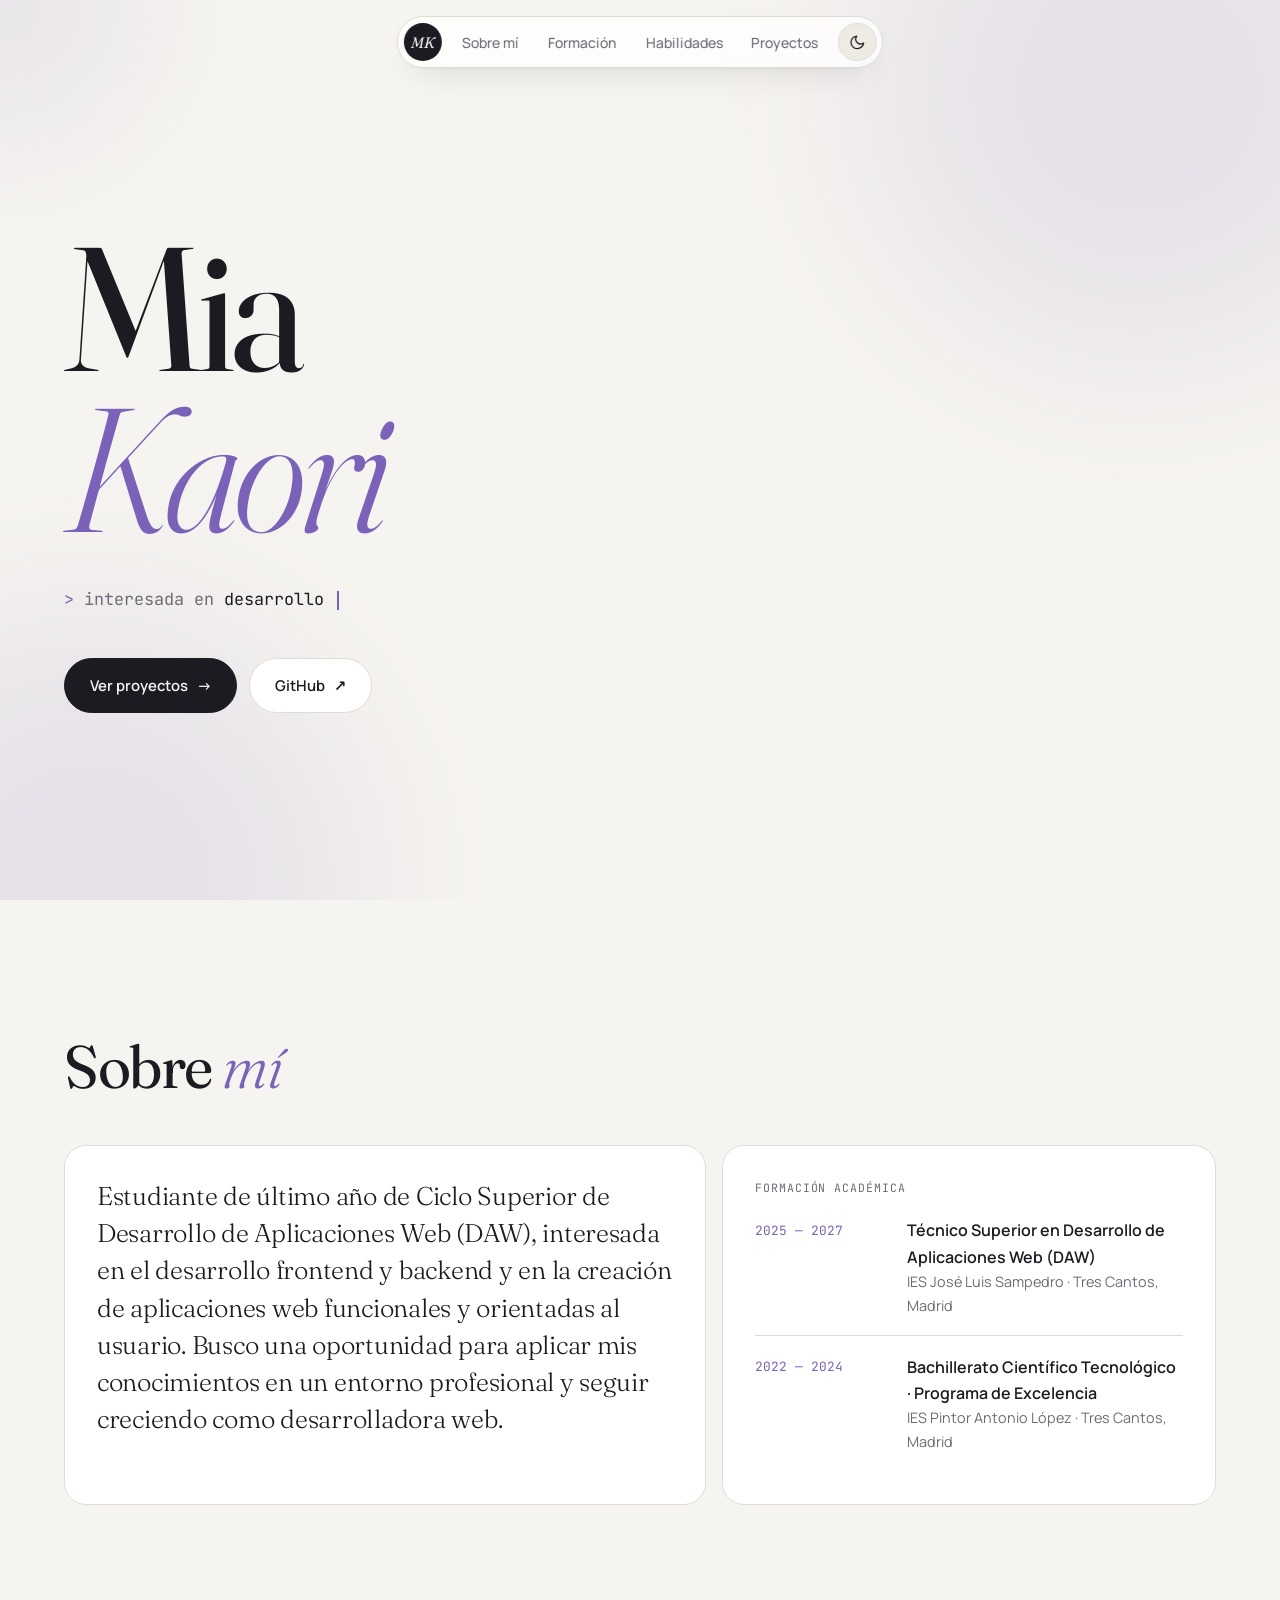
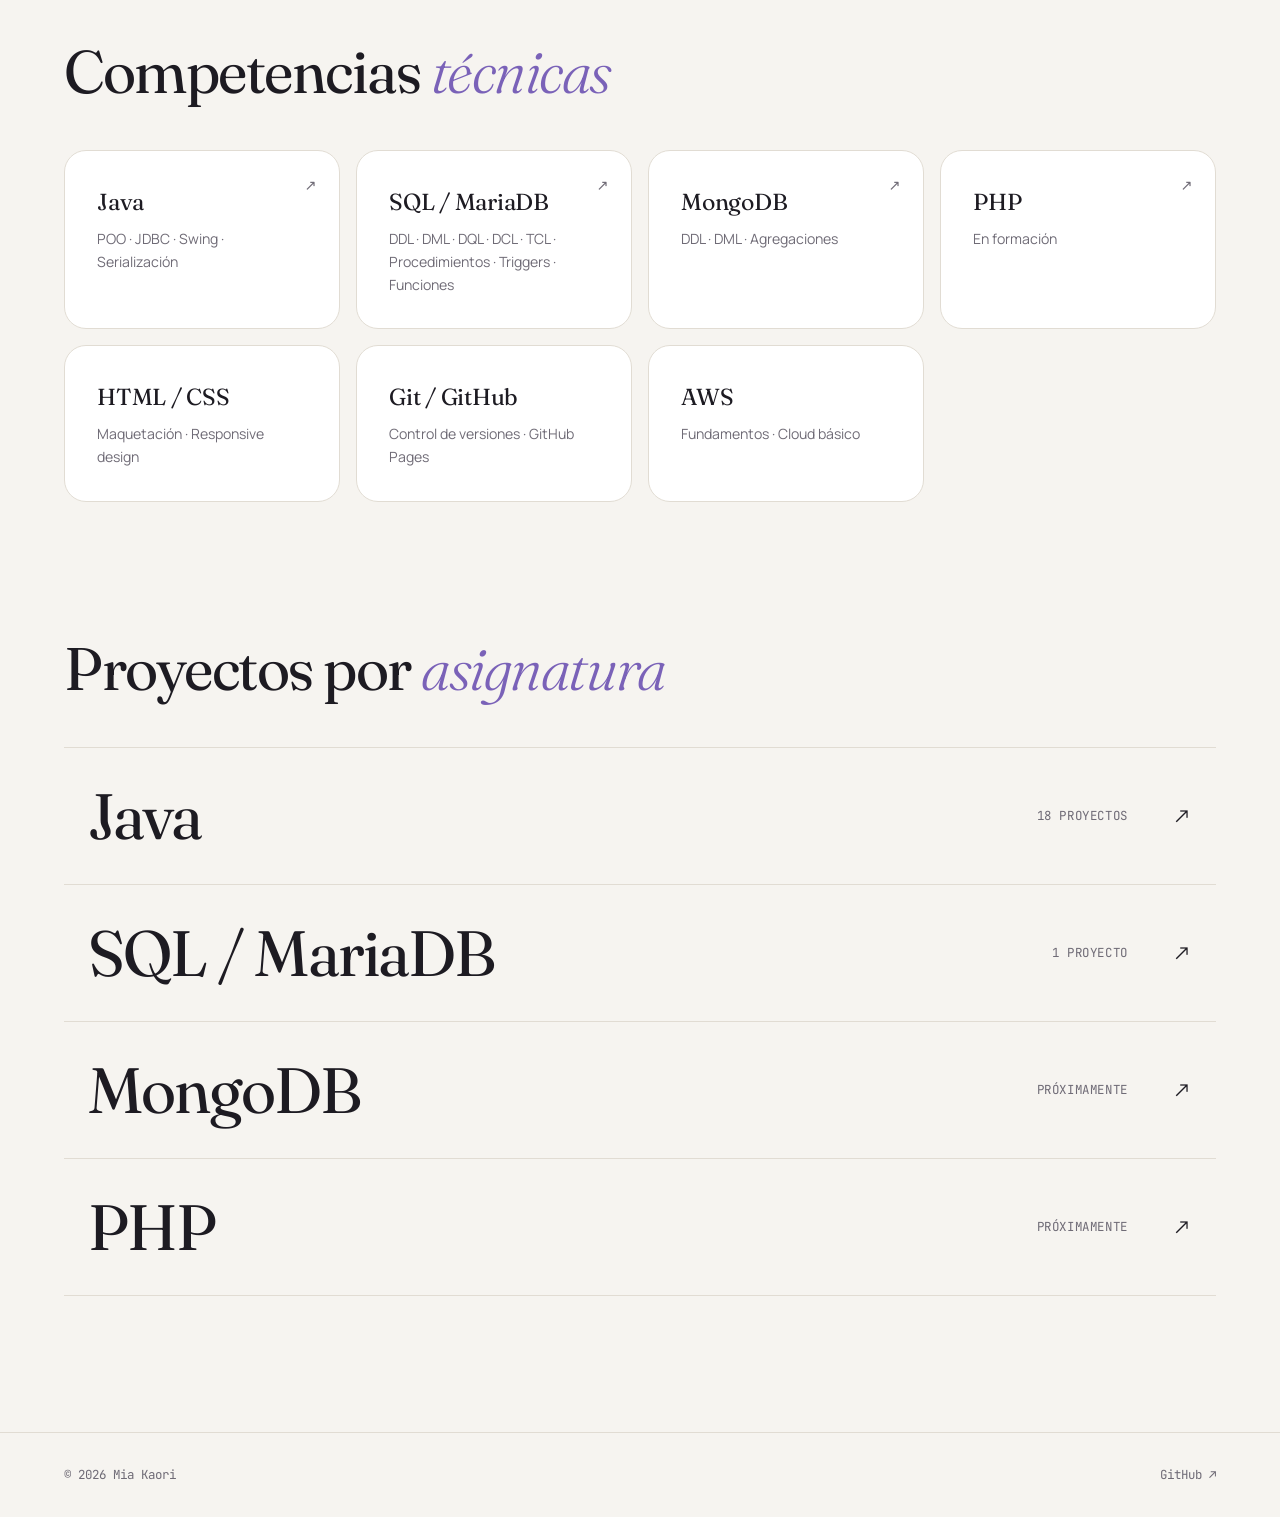
==== commit 07a5e7ed: "Update index.html" ====
--- a/index.html
+++ b/index.html
@@ -60,10 +60,10 @@
       <div class="bento">
         <article class="card glow about">
           <p class="about-text">
-            Estudiante de Desarrollo de Aplicaciones Web (DAW), interesada en el desarrollo frontend
+            Estudiante de último año de Ciclo Superior de Desarrollo de Aplicaciones Web (DAW), interesada en el desarrollo frontend
             y backend y en la creación de aplicaciones web funcionales y orientadas al usuario.
             Busco una oportunidad para aplicar mis conocimientos en un entorno profesional y seguir
-            desarrollándome como desarrolladora web.
+            creciendo como desarrolladora web.
           </p>
         </article>
 
--- a/style.css
+++ b/style.css
@@ -1,6 +1,3 @@
-/* =========================================
-   TEMA CLARO (por defecto)
-   ========================================= */
 :root {
   --bg: #f6f4f0;
   --surface: #ffffff;
@@ -22,9 +19,6 @@
   color-scheme: light;
 }
 
-/* =========================================
-   TEMA OSCURO
-   ========================================= */
 [data-theme="dark"] {
   --bg: #121116;
   --surface: #1a1920;
@@ -39,9 +33,6 @@
   color-scheme: dark;
 }
 
-/* =========================================
-   BASE
-   ========================================= */
 *, *::before, *::after { box-sizing: border-box; margin: 0; padding: 0; }
 
 html { scroll-behavior: smooth; overflow-x: clip; }
@@ -64,9 +55,6 @@
 ::view-transition-old(root),
 ::view-transition-new(root) { animation: none; mix-blend-mode: normal; }
 
-/* =========================================
-   FONDO: manchas de luz suaves + brillo del cursor
-   ========================================= */
 .aurora {
   position: fixed;
   inset: 0;
@@ -104,9 +92,6 @@
 }
 @media (pointer: fine) { .cursor-glow { display: block; } }
 
-/* =========================================
-   NAVEGACIÓN
-   ========================================= */
 .nav {
   position: fixed;
   top: 1rem;
@@ -178,48 +163,13 @@
 [data-theme="dark"] .icon-sun { display: block; }
 [data-theme="dark"] .icon-moon { display: none; }
 
-/* =========================================
-   HERO
-   ========================================= */
 .hero {
-  position: relative;
   min-height: 100svh;
   display: flex;
   flex-direction: column;
   justify-content: center;
   padding: 7.5rem var(--pad) 5rem;
 }
-.status {
-  display: inline-flex;
-  align-items: center;
-  gap: 0.6rem;
-  width: fit-content;
-  margin-bottom: 2.25rem;
-  padding: 0.45rem 0.95rem;
-  border: 1px solid var(--line);
-  border-radius: 999px;
-  background: var(--surface);
-  font-family: var(--mono);
-  font-size: 0.74rem;
-  color: var(--muted);
-}
-.status-dot {
-  position: relative;
-  width: 7px;
-  height: 7px;
-  border-radius: 50%;
-  background: #7fb59a;
-}
-.status-dot::after {
-  content: "";
-  position: absolute;
-  inset: 0;
-  border-radius: 50%;
-  background: inherit;
-  animation: ping 2.2s ease-out infinite;
-}
-@keyframes ping { to { transform: scale(3); opacity: 0; } }
-
 .hero h1 {
   font-family: var(--serif);
   font-weight: 400;
@@ -268,29 +218,7 @@
   gap: 0.75rem;
   margin-top: 2.75rem;
 }
-.scroll-hint {
-  position: absolute;
-  left: var(--pad);
-  bottom: 2rem;
-  display: flex;
-  align-items: center;
-  gap: 0.75rem;
-  font-family: var(--mono);
-  font-size: 0.72rem;
-  letter-spacing: 0.12em;
-  text-transform: uppercase;
-  color: var(--muted);
-}
-.scroll-hint::before {
-  content: "";
-  width: 2.5rem;
-  height: 1px;
-  background: currentColor;
-}
-
-/* =========================================
-   BOTONES
-   ========================================= */
+
 .btn {
   display: inline-flex;
   align-items: center;
@@ -309,40 +237,6 @@
 .btn .arrow { transition: translate 0.25s; }
 .btn:hover .arrow { translate: 3px 0; }
 
-/* =========================================
-   CINTA EN MOVIMIENTO
-   ========================================= */
-.band {
-  overflow: hidden;
-  white-space: nowrap;
-  padding: 1.1rem 0;
-  background: var(--surface);
-  border-block: 1px solid var(--line);
-}
-.ticker-track {
-  display: inline-flex;
-  align-items: center;
-  animation: ticker 40s linear infinite;
-}
-.band:hover .ticker-track { animation-play-state: paused; }
-.ticker-track span {
-  padding-right: 2.25rem;
-  font-family: var(--serif);
-  font-size: clamp(1.25rem, 2.6vw, 1.75rem);
-  font-style: italic;
-  font-weight: 300;
-}
-.ticker-track .sep {
-  font-family: var(--sans);
-  font-style: normal;
-  font-size: 0.9rem;
-  color: var(--accent);
-}
-@keyframes ticker { to { transform: translateX(-50%); } }
-
-/* =========================================
-   SECCIONES
-   ========================================= */
 .section { padding: clamp(5rem, 11vw, 8.5rem) var(--pad) 0; }
 
 .section-head { margin-bottom: clamp(2rem, 4vw, 3rem); }
@@ -353,7 +247,6 @@
   letter-spacing: 0.04em;
   color: var(--muted);
 }
-.section-label b { font-weight: 500; color: var(--accent); }
 .section-head h2 {
   font-family: var(--serif);
   font-weight: 400;
@@ -368,9 +261,6 @@
   color: var(--accent);
 }
 
-/* =========================================
-   TARJETAS (base + foco de luz que sigue al ratón)
-   ========================================= */
 .card {
   position: relative;
   isolation: isolate;
@@ -399,20 +289,10 @@
   color: var(--muted);
 }
 
-/* =========================================
-   SOBRE MÍ + FORMACIÓN (bento)
-   ========================================= */
 .bento {
   display: grid;
-  grid-template-columns: repeat(4, 1fr);
+  grid-template-columns: 1.3fr 1fr;
   gap: 1rem;
-}
-.about, .edu { grid-column: span 3; }
-.stat {
-  display: flex;
-  flex-direction: column;
-  justify-content: space-between;
-  min-height: 200px;
 }
 .about-text {
   font-family: var(--serif);
@@ -421,14 +301,6 @@
   line-height: 1.45;
   letter-spacing: -0.01em;
 }
-.stat-num {
-  font-family: var(--serif);
-  font-weight: 400;
-  font-size: clamp(3rem, 6vw, 4.5rem);
-  line-height: 1;
-  letter-spacing: -0.03em;
-}
-.stat-label { margin-top: 0.4rem; font-size: 0.9rem; color: var(--muted); }
 
 .edu-item {
   display: grid;
@@ -442,9 +314,6 @@
 .edu-name { font-weight: 600; }
 .edu-place { font-size: 0.9rem; color: var(--muted); }
 
-/* =========================================
-   HABILIDADES
-   ========================================= */
 .skills-grid {
   display: grid;
   grid-template-columns: repeat(auto-fill, minmax(230px, 1fr));
@@ -456,22 +325,22 @@
   gap: 0.35rem;
   transition: transform 0.3s, border-color 0.3s, box-shadow 0.3s;
 }
-.skill-top {
-  display: flex;
-  justify-content: space-between;
-  margin-bottom: 1.5rem;
-  font-family: var(--mono);
-  font-size: 0.74rem;
-  color: var(--muted);
-}
 .skill-name {
+  padding-right: 1.5rem;
   font-family: var(--serif);
   font-size: 1.45rem;
   font-weight: 400;
   letter-spacing: -0.01em;
 }
 .skill-level { font-size: 0.88rem; color: var(--muted); }
-.skill-arrow { transition: translate 0.25s, color 0.25s; }
+.skill-arrow {
+  position: absolute;
+  top: 1.4rem;
+  right: 1.4rem;
+  font-size: 0.9rem;
+  color: var(--muted);
+  transition: translate 0.25s, color 0.25s;
+}
 .skill.is-link:hover {
   transform: translateY(-4px);
   border-color: color-mix(in srgb, var(--accent) 45%, var(--line));
@@ -479,16 +348,13 @@
 }
 .skill.is-link:hover .skill-arrow { translate: 2px -2px; color: var(--accent); }
 
-/* =========================================
-   LISTA DE ASIGNATURAS (efecto cortina)
-   ========================================= */
 .subject-list { border-top: 1px solid var(--line); }
 .subject-row {
   position: relative;
   isolation: isolate;
   overflow: hidden;
   display: grid;
-  grid-template-columns: 4rem 1fr auto 3rem;
+  grid-template-columns: 1fr auto 3rem;
   align-items: center;
   gap: 1rem;
   padding: clamp(1.4rem, 3.2vw, 2.25rem) clamp(0.5rem, 2vw, 1.5rem);
@@ -508,7 +374,6 @@
 .subject-row:hover { color: var(--bg); }
 .subject-row:hover::before { transform: scaleY(1); transform-origin: top; }
 
-.row-num { font-family: var(--mono); font-size: 0.8rem; color: var(--accent); transition: color 0.45s; }
 .row-name {
   font-family: var(--serif);
   font-size: clamp(1.9rem, 5.5vw, 4rem);
@@ -532,13 +397,9 @@
   transition: rotate 0.45s var(--ease);
 }
 .subject-row:hover .row-name { translate: 0.8rem 0; font-style: italic; }
-.subject-row:hover .row-num,
 .subject-row:hover .row-meta { color: inherit; }
 .subject-row:hover .row-arrow { rotate: 0deg; }
 
-/* =========================================
-   PÁGINAS DE ASIGNATURA
-   ========================================= */
 .page-head { padding: 9rem var(--pad) 0; }
 .page-head + .section { padding-top: 3.5rem; }
 .back {
@@ -566,9 +427,6 @@
   color: var(--muted);
 }
 
-/* =========================================
-   TARJETAS DE PROYECTO
-   ========================================= */
 .projects-grid {
   display: grid;
   grid-template-columns: repeat(auto-fill, minmax(300px, 1fr));
@@ -631,9 +489,6 @@
   color: var(--muted);
 }
 
-/* =========================================
-   FOOTER
-   ========================================= */
 .footer {
   display: flex;
   justify-content: space-between;
@@ -649,9 +504,6 @@
 .footer a { transition: color 0.2s; }
 .footer a:hover { color: var(--accent); }
 
-/* =========================================
-   APARICIÓN AL HACER SCROLL
-   ========================================= */
 .reveal { opacity: 0; }
 .reveal.visible {
   animation: rise 0.8s cubic-bezier(0.2, 0.7, 0.2, 1) both;
@@ -662,38 +514,26 @@
   to   { opacity: 1; translate: 0 0; }
 }
 
-/* =========================================
-   RESPONSIVE
-   ========================================= */
 @media (max-width: 900px) {
-  .bento { grid-template-columns: repeat(2, 1fr); }
-  .about, .edu { grid-column: span 2; }
+  .bento { grid-template-columns: 1fr; }
 }
 
 @media (max-width: 600px) {
   .nav { gap: 0.2rem; }
   .nav-links a { padding: 0.5rem 0.6rem; font-size: 0.8rem; }
-  .bento { grid-template-columns: 1fr; }
-  .about, .edu { grid-column: auto; }
-  .stat { min-height: 0; gap: 1.5rem; }
   .edu-item { grid-template-columns: 1fr; gap: 0.2rem; }
   .subject-row {
-    grid-template-columns: 2.25rem 1fr 1.75rem;
+    grid-template-columns: 1fr 1.75rem;
     grid-template-areas:
-      "num name arrow"
-      "num meta arrow";
+      "name arrow"
+      "meta arrow";
     row-gap: 0.5rem;
   }
-  .row-num { grid-area: num; }
   .row-name { grid-area: name; }
   .row-meta { grid-area: meta; }
   .row-arrow { grid-area: arrow; }
-  .scroll-hint { display: none; }
-}
-
-/* =========================================
-   ACCESIBILIDAD: sin animaciones si el usuario lo prefiere
-   ========================================= */
+}
+
 @media (prefers-reduced-motion: reduce) {
   html { scroll-behavior: auto; }
   *, *::before, *::after { animation: none !important; transition: none !important; }
